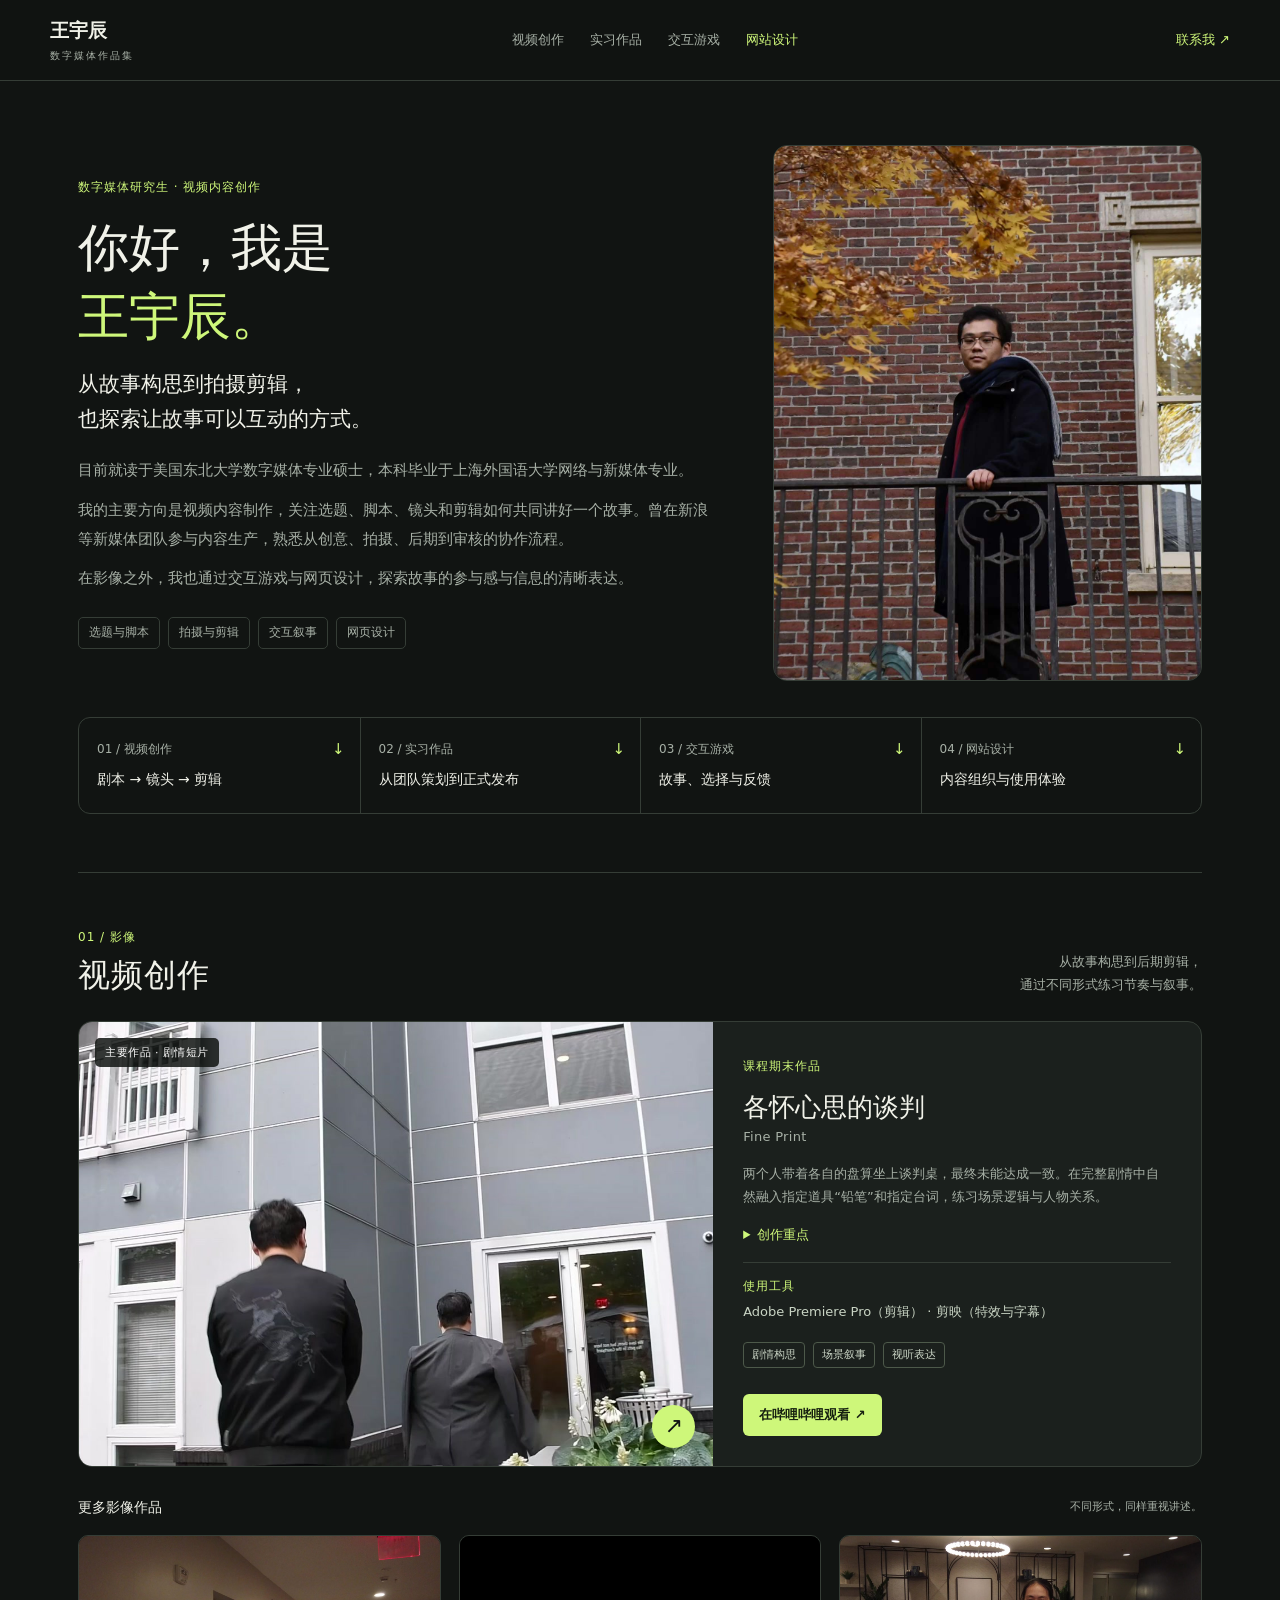
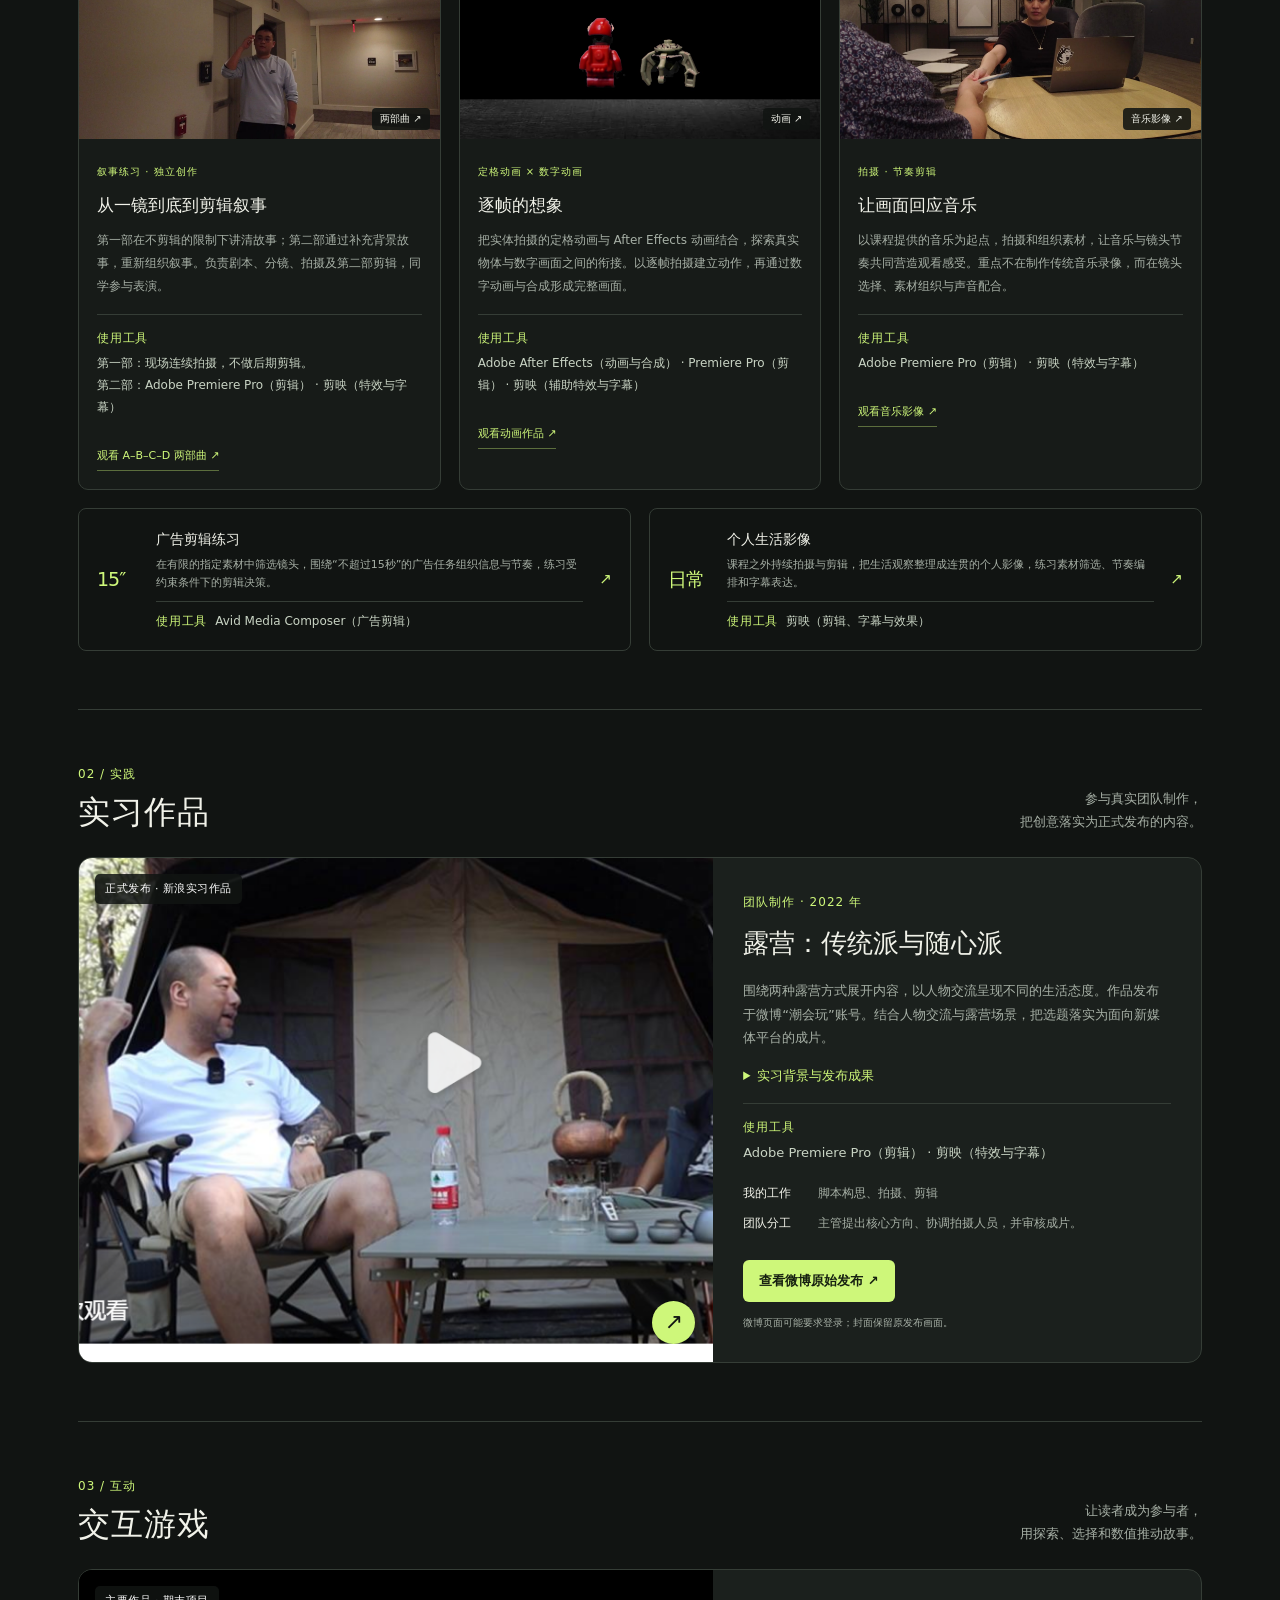
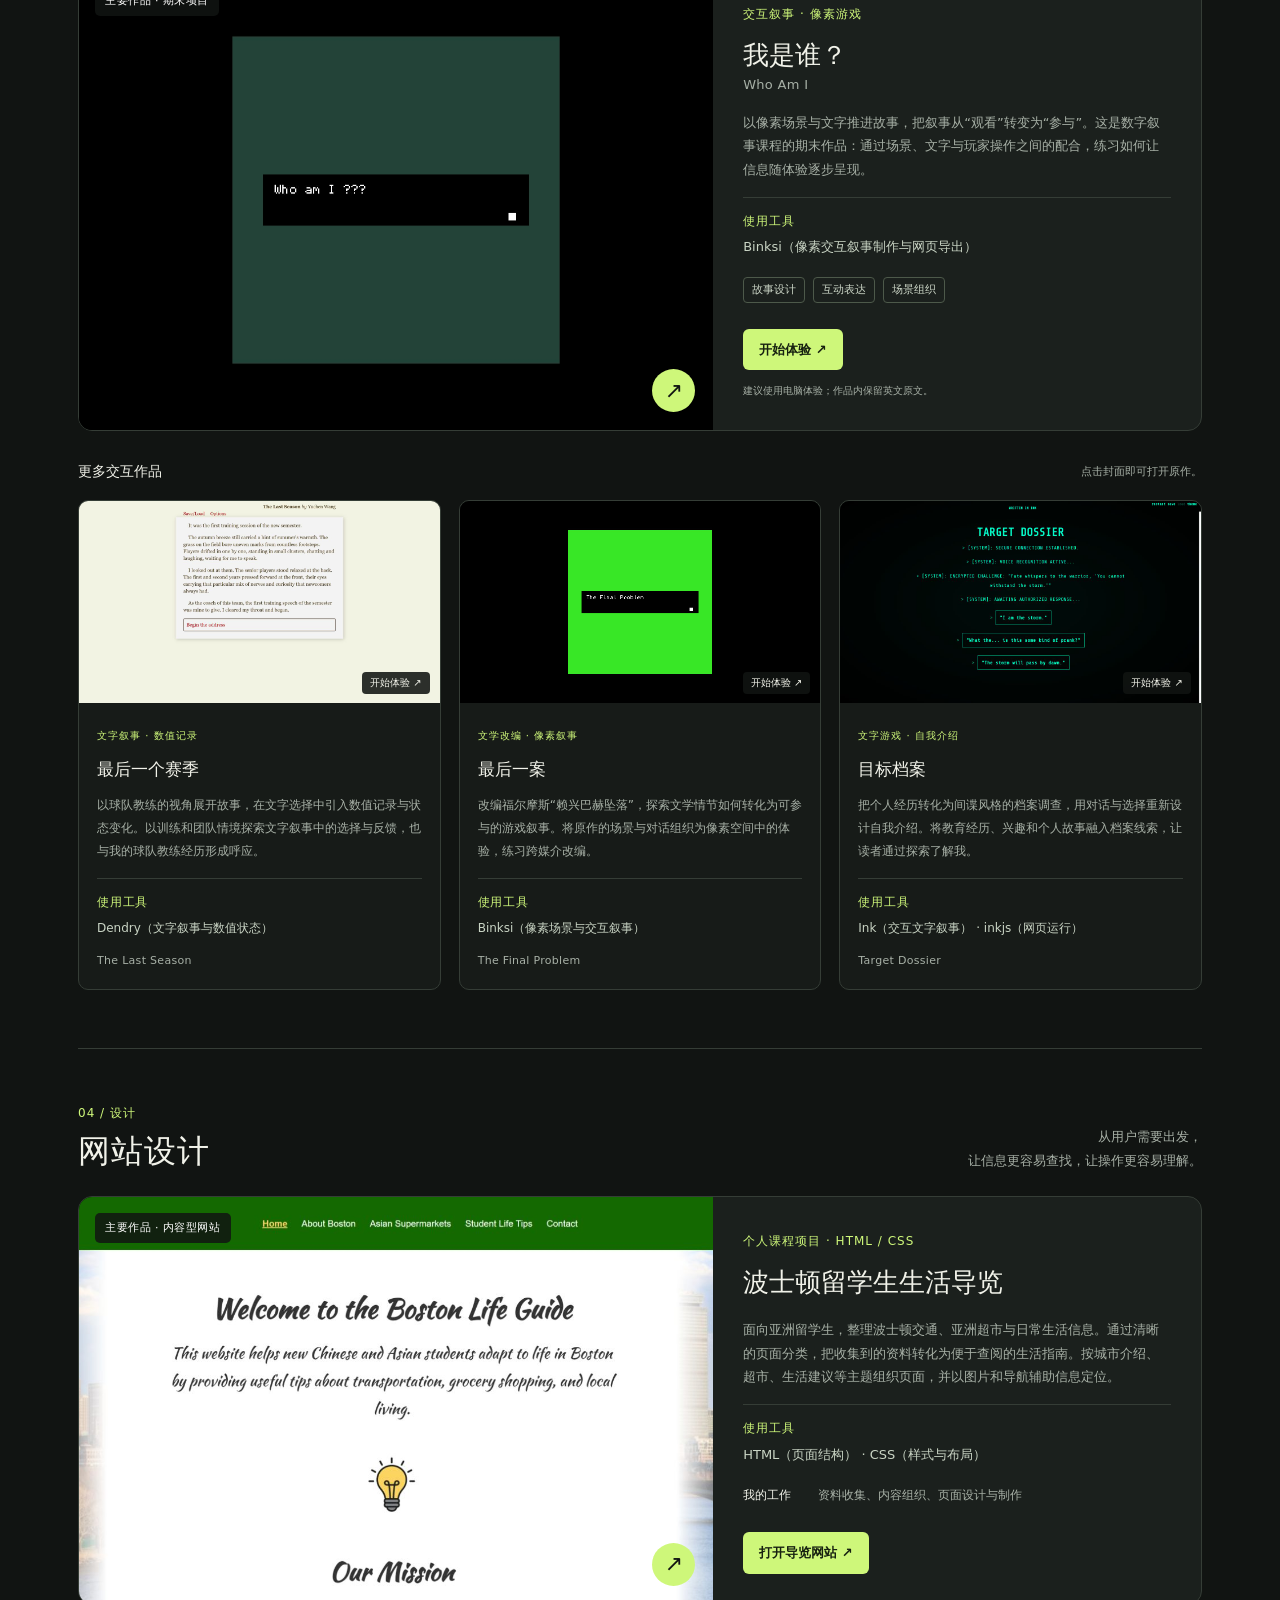
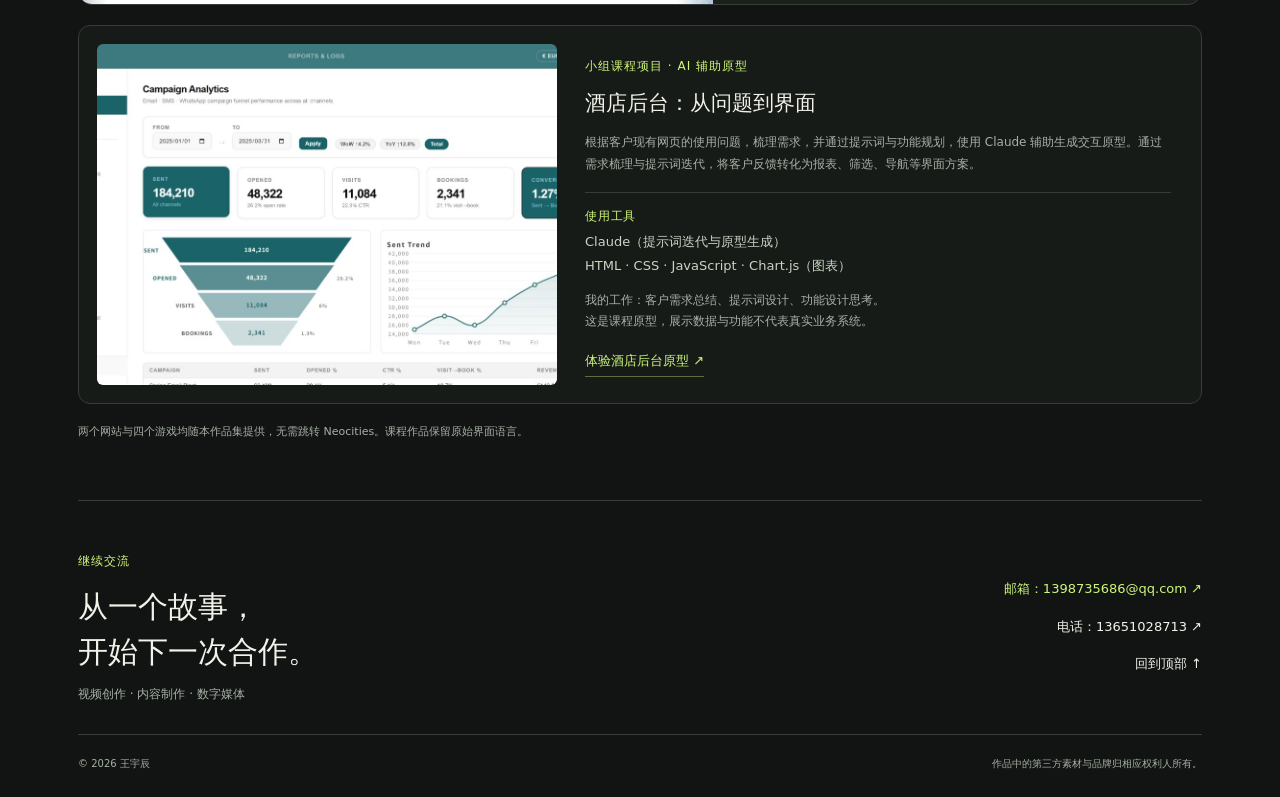
==== index.html @ 30947f0a "Add files via upload" ====
<!doctype html>
<html lang="zh-CN">
<head><meta charset="utf-8"><meta name="viewport" content="width=device-width,initial-scale=1"><meta name="description" content="王宇辰 的数字媒体作品集：视频创作、实习作品、交互游戏与网站设计。"><title>王宇辰｜数字媒体作品集</title><link rel="stylesheet" href="style.css"><link rel="stylesheet" href="tools.css"></head>
<body id="top">
<a class="skip" href="#video">跳至作品</a>
<header class="nav"><a class="brand" href="#top">王宇辰<span>数字媒体作品集</span></a><nav aria-label="作品分类"><a href="#video">视频创作</a><a href="#internship">实习作品</a><a href="#games">交互游戏</a><a href="#web">网站设计</a></nav><a class="contact-nav" href="#contact">联系我 ↗</a></header>
<main>
<section class="intro" aria-labelledby="intro-title"><div class="profile-hero"><div class="profile-copy"><div class="eyebrow">数字媒体研究生 · 视频内容创作</div><h1 id="intro-title">你好，我是<span>王宇辰。</span></h1><p class="profile-lead">从故事构思到拍摄剪辑，<br>也探索让故事可以互动的方式。</p><div class="profile-bio"><p>目前就读于美国东北大学数字媒体专业硕士，本科毕业于上海外国语大学网络与新媒体专业。</p><p>我的主要方向是视频内容制作，关注选题、脚本、镜头和剪辑如何共同讲好一个故事。曾在新浪等新媒体团队参与内容生产，熟悉从创意、拍摄、后期到审核的协作流程。</p><p>在影像之外，我也通过交互游戏与网页设计，探索故事的参与感与信息的清晰表达。</p></div><div class="profile-skills"><span>选题与脚本</span><span>拍摄与剪辑</span><span>交互叙事</span><span>网页设计</span></div></div><figure class="profile-photo"><img src="assets/wang-yuchen-portrait.jpg" width="1440" height="1440" alt="王宇辰的个人照片，站在秋日树叶与红砖墙前"></figure></div>
<div class="directory"><a href="#video"><span>01 / 视频创作</span><strong>剧本 → 镜头 → 剪辑</strong><i>↓</i></a><a href="#internship"><span>02 / 实习作品</span><strong>从团队策划到正式发布</strong><i>↓</i></a><a href="#games"><span>03 / 交互游戏</span><strong>故事、选择与反馈</strong><i>↓</i></a><a href="#web"><span>04 / 网站设计</span><strong>内容组织与使用体验</strong><i>↓</i></a></div></section>

<section class="work-section" id="video"><div class="section-head"><div><span class="section-index">01 / 影像</span><h2>视频创作</h2></div><p>从故事构思到后期剪辑，<br>通过不同形式练习节奏与叙事。</p></div>
<article class="feature"><a class="visual" href="https://www.bilibili.com/video/BV1CkYK6CEN5/" target="_blank" rel="noopener"><img src="assets/fine-print.jpg" alt="剧情短片 Fine Print 的实际画面"><span class="image-label">主要作品 · 剧情短片</span><span class="play" aria-hidden="true">↗</span></a><div class="feature-copy"><span class="meta">课程期末作品</span><h3>各怀心思的谈判<span class="original">Fine Print</span></h3><p>两个人带着各自的盘算坐上谈判桌，最终未能达成一致。在完整剧情中自然融入指定道具“铅笔”和指定台词，练习场景逻辑与人物关系。</p><details class="project-detail"><summary>创作重点</summary><p>围绕“谈判未能达成”组织情节，让人物动机、对话与道具在同一场景中自然成立。把课程设定转化为叙事条件，展示完整故事的构思与后期组织能力。</p></details><div class="project-tools"><strong>使用工具</strong>Adobe Premiere Pro（剪辑） · 剪映（特效与字幕）</div><div class="tags"><span>剧情构思</span><span>场景叙事</span><span>视听表达</span></div><a class="button" href="https://www.bilibili.com/video/BV1CkYK6CEN5/" target="_blank" rel="noopener">在哔哩哔哩观看 ↗</a></div></article>
<div class="subhead"><h3>更多影像作品</h3><span>不同形式，同样重视讲述。</span></div><div class="card-grid video-grid">
<article class="card"><a class="thumb" href="https://www.bilibili.com/video/BV1vFYT6wEy3/" target="_blank" rel="noopener"><img loading="lazy" src="assets/abcd.jpg" alt="A–B–C–D 短片画面"><span>两部曲 ↗</span></a><div class="card-copy"><span class="meta">叙事练习 · 独立创作</span><h3>从一镜到底到剪辑叙事</h3><p>第一部在不剪辑的限制下讲清故事；第二部通过补充背景故事，重新组织叙事。负责剧本、分镜、拍摄及第二部剪辑，同学参与表演。</p><div class="project-tools"><strong>使用工具</strong>第一部：现场连续拍摄，不做后期剪辑。<br>第二部：Adobe Premiere Pro（剪辑） · 剪映（特效与字幕）</div><a class="text-link" href="https://www.bilibili.com/video/BV1vFYT6wEy3/" target="_blank" rel="noopener">观看 A–B–C–D 两部曲 ↗</a></div></article>
<article class="card"><a class="thumb" href="https://www.bilibili.com/video/BV1vFYT6wEu9/" target="_blank" rel="noopener"><img loading="lazy" src="assets/frame-by-frame.jpg" alt="定格与数字动画作品画面"><span>动画 ↗</span></a><div class="card-copy"><span class="meta">定格动画 × 数字动画</span><h3>逐帧的想象</h3><p>把实体拍摄的定格动画与 After Effects 动画结合，探索真实物体与数字画面之间的衔接。以逐帧拍摄建立动作，再通过数字动画与合成形成完整画面。</p><div class="project-tools"><strong>使用工具</strong>Adobe After Effects（动画与合成） · Premiere Pro（剪辑） · 剪映（辅助特效与字幕）</div><a class="text-link" href="https://www.bilibili.com/video/BV1vFYT6wEu9/" target="_blank" rel="noopener">观看动画作品 ↗</a></div></article>
<article class="card"><a class="thumb" href="https://www.bilibili.com/video/BV1iZYK6YEW1/" target="_blank" rel="noopener"><img loading="lazy" src="assets/music-in-motion.jpg" alt="音乐影像课程作品画面"><span>音乐影像 ↗</span></a><div class="card-copy"><span class="meta">拍摄 · 节奏剪辑</span><h3>让画面回应音乐</h3><p>以课程提供的音乐为起点，拍摄和组织素材，让音乐与镜头节奏共同营造观看感受。重点不在制作传统音乐录像，而在镜头选择、素材组织与声音配合。</p><div class="project-tools"><strong>使用工具</strong>Adobe Premiere Pro（剪辑） · 剪映（特效与字幕）</div><a class="text-link" href="https://www.bilibili.com/video/BV1iZYK6YEW1/" target="_blank" rel="noopener">观看音乐影像 ↗</a></div></article>
</div><div class="compact-grid"><a class="compact" href="https://www.bilibili.com/video/BV1zDYK6MEdB/" target="_blank" rel="noopener"><span class="mini-number">15″</span><div><h3>广告剪辑练习</h3><p>在有限的指定素材中筛选镜头，围绕“不超过15秒”的广告任务组织信息与节奏，练习受约束条件下的剪辑决策。</p><div class="project-tools"><strong>使用工具</strong>Avid Media Composer（广告剪辑）</div></div><span>↗</span></a><a class="compact" href="https://www.bilibili.com/video/BV1Dx3i6nEky/" target="_blank" rel="noopener"><span class="mini-number">日常</span><div><h3>个人生活影像</h3><p>课程之外持续拍摄与剪辑，把生活观察整理成连贯的个人影像，练习素材筛选、节奏编排和字幕表达。</p><div class="project-tools"><strong>使用工具</strong>剪映（剪辑、字幕与效果）</div></div><span>↗</span></a></div></section>

<section class="work-section" id="internship"><div class="section-head"><div><span class="section-index">02 / 实践</span><h2>实习作品</h2></div><p>参与真实团队制作，<br>把创意落实为正式发布的内容。</p></div>
<article class="feature internship-feature"><a class="visual camping" href="https://weibo.com/7752851920/M7uFdnT9X" target="_blank" rel="noopener"><img loading="lazy" src="assets/camping-publication.png" alt="潮会玩露营视频原始发布截图，画面为两位受访者在帐篷前交谈"><span class="image-label">正式发布 · 新浪实习作品</span><span class="play" aria-hidden="true">↗</span></a><div class="feature-copy"><span class="meta">团队制作 · 2022 年</span><h3>露营：传统派与随心派</h3><p>围绕两种露营方式展开内容，以人物交流呈现不同的生活态度。作品发布于微博“潮会玩”账号。结合人物交流与露营场景，把选题落实为面向新媒体平台的成片。</p><details class="project-detail"><summary>实习背景与发布成果</summary><p>在新浪移动产品运营部门实习期间参与视频内容制作，经历脚本构思、拍摄、后期与主管审核的协作流程。该作品所提供的发布截图显示约59.2万次观看，为截图时的历史数据。</p></details><div class="project-tools"><strong>使用工具</strong>Adobe Premiere Pro（剪辑） · 剪映（特效与字幕）</div><dl class="roles"><div><dt>我的工作</dt><dd>脚本构思、拍摄、剪辑</dd></div><div><dt>团队分工</dt><dd>主管提出核心方向、协调拍摄人员，并审核成片。</dd></div></dl><a class="button" href="https://weibo.com/7752851920/M7uFdnT9X" target="_blank" rel="noopener">查看微博原始发布 ↗</a><small>微博页面可能要求登录；封面保留原发布画面。</small></div></article></section>

<section class="work-section" id="games"><div class="section-head"><div><span class="section-index">03 / 互动</span><h2>交互游戏</h2></div><p>让读者成为参与者，<br>用探索、选择和数值推动故事。</p></div>
<article class="feature"><a class="visual game-cover" href="games/who-am-i/index.html" target="_blank" rel="noopener"><img loading="lazy" src="assets/who-am-i.png" alt="Who Am I 像素叙事游戏的实际开场画面"><span class="image-label">主要作品 · 期末项目</span><span class="play" aria-hidden="true">↗</span></a><div class="feature-copy"><span class="meta">交互叙事 · 像素游戏</span><h3>我是谁？<span class="original">Who Am I</span></h3><p>以像素场景与文字推进故事，把叙事从“观看”转变为“参与”。这是数字叙事课程的期末作品：通过场景、文字与玩家操作之间的配合，练习如何让信息随体验逐步呈现。</p><div class="project-tools"><strong>使用工具</strong>Binksi（像素交互叙事制作与网页导出）</div><div class="tags"><span>故事设计</span><span>互动表达</span><span>场景组织</span></div><a class="button" href="games/who-am-i/index.html" target="_blank" rel="noopener">开始体验 ↗</a><small>建议使用电脑体验；作品内保留英文原文。</small></div></article>
<div class="subhead"><h3>更多交互作品</h3><span>点击封面即可打开原作。</span></div><div class="card-grid">
<article class="card"><a class="thumb" href="games/the-last-season/index.html" target="_blank" rel="noopener"><img loading="lazy" src="assets/last-season.png" alt="The Last Season 文字叙事游戏实际画面"><span>开始体验 ↗</span></a><div class="card-copy"><span class="meta">文字叙事 · 数值记录</span><h3>最后一个赛季</h3><p>以球队教练的视角展开故事，在文字选择中引入数值记录与状态变化。以训练和团队情境探索文字叙事中的选择与反馈，也与我的球队教练经历形成呼应。</p><div class="project-tools"><strong>使用工具</strong>Dendry（文字叙事与数值状态）</div><span class="original small">The Last Season</span></div></article>
<article class="card"><a class="thumb" href="games/the-final-problem/index.html" target="_blank" rel="noopener"><img loading="lazy" src="assets/final-problem.png" alt="福尔摩斯改编游戏实际开场画面"><span>开始体验 ↗</span></a><div class="card-copy"><span class="meta">文学改编 · 像素叙事</span><h3>最后一案</h3><p>改编福尔摩斯“赖兴巴赫坠落”，探索文学情节如何转化为可参与的游戏叙事。将原作的场景与对话组织为像素空间中的体验，练习跨媒介改编。</p><div class="project-tools"><strong>使用工具</strong>Binksi（像素场景与交互叙事）</div><span class="original small">The Final Problem</span></div></article>
<article class="card"><a class="thumb" href="games/target-dossier/index.html" target="_blank" rel="noopener"><img loading="lazy" src="assets/target-dossier.png" alt="Target Dossier 间谍档案游戏的选择界面"><span>开始体验 ↗</span></a><div class="card-copy"><span class="meta">文字游戏 · 自我介绍</span><h3>目标档案</h3><p>把个人经历转化为间谍风格的档案调查，用对话与选择重新设计自我介绍。将教育经历、兴趣和个人故事融入档案线索，让读者通过探索了解我。</p><div class="project-tools"><strong>使用工具</strong>Ink（交互文字叙事） · inkjs（网页运行）</div><span class="original small">Target Dossier</span></div></article>
</div></section>

<section class="work-section" id="web"><div class="section-head"><div><span class="section-index">04 / 设计</span><h2>网站设计</h2></div><p>从用户需要出发，<br>让信息更容易查找，让操作更容易理解。</p></div>
<article class="feature"><a class="visual" href="web/boston/html/index.html" target="_blank" rel="noopener"><img loading="lazy" src="assets/boston.png" alt="波士顿留学生生活导览网站实际首页"><span class="image-label">主要作品 · 内容型网站</span><span class="play" aria-hidden="true">↗</span></a><div class="feature-copy"><span class="meta">个人课程项目 · HTML / CSS</span><h3>波士顿留学生生活导览</h3><p>面向亚洲留学生，整理波士顿交通、亚洲超市与日常生活信息。通过清晰的页面分类，把收集到的资料转化为便于查阅的生活指南。按城市介绍、超市、生活建议等主题组织页面，并以图片和导航辅助信息定位。</p><div class="project-tools"><strong>使用工具</strong>HTML（页面结构） · CSS（样式与布局）</div><dl class="roles"><div><dt>我的工作</dt><dd>资料收集、内容组织、页面设计与制作</dd></div></dl><a class="button" href="web/boston/html/index.html" target="_blank" rel="noopener">打开导览网站 ↗</a></div></article>
<article class="secondary-feature"><a class="visual" href="web/hotel/index.html" target="_blank" rel="noopener"><img loading="lazy" src="assets/hotel.png" alt="酒店后台交互原型实际报表页面"></a><div><span class="meta">小组课程项目 · AI 辅助原型</span><h3>酒店后台：从问题到界面</h3><p>根据客户现有网页的使用问题，梳理需求，并通过提示词与功能规划，使用 Claude 辅助生成交互原型。通过需求梳理与提示词迭代，将客户反馈转化为报表、筛选、导航等界面方案。</p><div class="project-tools"><strong>使用工具</strong>Claude（提示词迭代与原型生成）<br>HTML · CSS · JavaScript · Chart.js（图表）</div><p class="responsibility">我的工作：客户需求总结、提示词设计、功能设计思考。<br>这是课程原型，展示数据与功能不代表真实业务系统。</p><a class="text-link" href="web/hotel/index.html" target="_blank" rel="noopener">体验酒店后台原型 ↗</a></div></article><p class="section-note">两个网站与四个游戏均随本作品集提供，无需跳转 Neocities。课程作品保留原始界面语言。</p></section>

<footer id="contact"><div><span class="section-index">继续交流</span><h2>从一个故事，<br>开始下一次合作。</h2><p>视频创作 · 内容制作 · 数字媒体</p></div><div class="footer-links"><a href="mailto:1398735686@qq.com">邮箱：1398735686@qq.com ↗</a><a href="tel:+8613651028713">电话：13651028713 ↗</a><a href="#top">回到顶部 ↑</a></div><div class="footer-bottom"><span>© 2026 王宇辰</span><span>作品中的第三方素材与品牌归相应权利人所有。</span></div></footer>
</main><script src="app.js"></script></body></html>
---- style.css ----
:root{--bg:#111412;--panel:#1b201d;--line:#353d36;--ink:#f1f2e9;--muted:#a7b0a6;--accent:#cef77a;--max:1180px}*{box-sizing:border-box}html{scroll-behavior:smooth;scroll-padding-top:100px}body{margin:0;background:var(--bg);color:var(--ink);font-family:"Microsoft YaHei","PingFang SC",system-ui,sans-serif;font-size:15px;line-height:1.8}a{color:inherit;text-decoration:none}button,a{-webkit-tap-highlight-color:transparent}a:focus-visible{outline:3px solid var(--accent);outline-offset:6px}img{display:block;width:100%;height:100%;object-fit:cover}p,h1,h2,h3{margin:0}p{color:var(--muted)}.nav{position:sticky;top:0;z-index:20;display:flex;align-items:center;justify-content:space-between;gap:24px;padding:18px max(28px,calc((100vw - var(--max))/2));background:#111412f5;border-bottom:1px solid var(--line);backdrop-filter:blur(16px)}.brand{font-weight:750;line-height:1.35;font-size:19px;white-space:nowrap}.brand span{display:block;font-size:10px;color:var(--muted);letter-spacing:2px;font-weight:400;margin-top:5px}.nav nav{display:flex;gap:26px;font-size:13px}.nav nav a{color:var(--muted);position:relative}.nav nav a:hover,.nav nav a.active{color:var(--accent)}.contact-nav{font-size:13px;color:var(--accent)}main{max-width:var(--max);margin:auto;padding:0 28px}.intro{padding:64px 0 58px}.eyebrow,.section-index,.meta{font-size:12px;letter-spacing:1px;color:var(--accent)}.dot{display:inline-block;width:7px;height:7px;background:var(--accent);border-radius:50%;margin-right:8px}.intro h1{font-size:clamp(36px,4.8vw,62px);font-weight:550;line-height:1.3;letter-spacing:-2px;margin:20px 0 25px}.intro h1 span{color:var(--accent)}.intro-bottom{display:flex;justify-content:space-between;align-items:end;gap:24px}.intro-bottom p{font-size:14px}.text-link{display:inline-block;font-size:13px;color:var(--accent);border-bottom:1px solid #cef77a60;padding:4px 0;transition:color .2s}.text-link:hover{color:#fff}.directory{display:grid;grid-template-columns:repeat(4,1fr);border:1px solid var(--line);border-radius:12px;margin-top:36px;overflow:hidden}.directory a{position:relative;padding:21px 18px;transition:background .25s}.directory a+a{border-left:1px solid var(--line)}.directory a:hover{background:var(--panel)}.directory span{display:block;font-size:12px;color:var(--muted)}.directory strong{font-size:14px;font-weight:500;display:block;margin-top:6px}.directory i{position:absolute;right:15px;top:18px;color:var(--accent);font-style:normal}.work-section{border-top:1px solid var(--line);padding:50px 0 58px;scroll-margin-top:22px}.section-head{display:flex;align-items:end;justify-content:space-between;gap:24px;margin-bottom:24px}.section-head h2{font-size:32px;font-weight:550;letter-spacing:1px;line-height:1.3;margin-top:5px}.section-head p{font-size:13px;text-align:right}.feature{display:grid;grid-template-columns:1.3fr 1fr;border:1px solid var(--line);background:var(--panel);border-radius:14px;overflow:hidden}.visual{position:relative;display:block;overflow:hidden;min-height:300px;background:#090b09}.visual img{transition:transform .55s;position:absolute;inset:0}.visual:hover img,.thumb:hover img{transform:scale(1.025)}.image-label{position:absolute;top:16px;left:16px;font-size:11px;letter-spacing:.5px;padding:5px 10px;border-radius:5px;background:#111412d9;color:#fff}.play{position:absolute;bottom:18px;right:18px;width:43px;height:43px;border-radius:50%;background:var(--accent);color:var(--bg);display:grid;place-items:center;font-size:22px}.feature-copy{padding:30px;align-self:center}.feature h3{font-size:26px;font-weight:550;line-height:1.5;margin:9px 0 16px}.original{display:block;color:var(--muted);font-size:13px;font-weight:400;letter-spacing:.3px}.feature p{font-size:13px}.tags{display:flex;flex-wrap:wrap;gap:8px;margin:18px 0}.tags span{font-size:11px;border:1px solid #4d594a;border-radius:4px;padding:2px 8px;color:#cad4c5}.button{display:inline-flex;background:var(--accent);color:#162010;font-size:13px;font-weight:600;padding:9px 16px;border-radius:6px;margin-top:8px;transition:background .2s,transform .2s}.button:hover{background:#e0ffac;transform:translateY(-2px)}small{font-size:10px;display:block;color:var(--muted);margin-top:12px}.subhead{display:flex;justify-content:space-between;align-items:center;margin:28px 0 15px}.subhead h3{font-size:14px;font-weight:500}.subhead span{font-size:11px;color:var(--muted)}.card-grid{display:grid;grid-template-columns:repeat(3,1fr);gap:18px}.card{border:1px solid var(--line);border-radius:10px;overflow:hidden;background:#171b18}.thumb{display:block;position:relative;aspect-ratio:16/9;background:#070907;overflow:hidden}.thumb img{transition:transform .5s}.thumb span{position:absolute;bottom:9px;right:10px;background:#111412df;padding:2px 8px;border-radius:4px;font-size:10px}.card-copy{padding:18px}.card h3{font-size:17px;font-weight:500;margin:6px 0 9px}.card p{font-size:12px;line-height:1.9}.card .text-link{font-size:11px;margin-top:12px}.card .meta{font-size:10px}.compact-grid{display:grid;grid-template-columns:1fr 1fr;gap:18px;margin-top:18px}.compact{display:flex;align-items:center;gap:16px;padding:18px;border:1px solid var(--line);border-radius:8px;transition:background .2s}.compact:hover{background:var(--panel)}.compact h3{font-size:14px;font-weight:500}.compact p{font-size:11px;line-height:1.6;margin-top:4px}.compact>span:last-child{margin-left:auto;color:var(--accent)}.mini-number{font-size:19px;color:var(--accent);min-width:43px;letter-spacing:-1px}.roles{font-size:12px;margin:18px 0}.roles div{display:grid;grid-template-columns:65px 1fr;gap:10px;margin:8px 0}.roles dt{color:var(--ink)}.roles dd{margin:0;color:var(--muted)}.camping img{height:215%;top:auto;bottom:0;object-fit:cover;object-position:center bottom}.game-cover img{object-fit:cover}.small{font-size:11px;margin-top:10px}.secondary-feature{display:grid;grid-template-columns:1fr 1.3fr;gap:28px;margin-top:20px;border:1px solid var(--line);border-radius:12px;overflow:hidden;padding:18px;background:#171b18}.secondary-feature .visual{min-height:220px;border-radius:6px}.secondary-feature>div{align-self:center;padding:8px 12px 8px 0}.secondary-feature h3{font-size:21px;margin:6px 0 10px;font-weight:500}.secondary-feature p{font-size:12px}.responsibility{margin:12px 0}.section-note{font-size:11px;margin-top:18px}footer{border-top:1px solid var(--line);display:grid;grid-template-columns:1fr 1fr;padding:46px 0 24px;gap:28px}footer h2{font-size:30px;font-weight:500;line-height:1.5;margin:10px 0}footer p{font-size:12px}.footer-links{display:flex;flex-direction:column;align-items:flex-end;justify-content:center;gap:14px;font-size:13px}.footer-links a:first-child{color:var(--accent)}.footer-bottom{grid-column:1/-1;border-top:1px solid var(--line);padding-top:20px;display:flex;justify-content:space-between;font-size:10px;color:var(--muted)}.skip{position:fixed;left:10px;top:-70px;z-index:50;background:var(--accent);color:#000;padding:8px}.skip:focus{top:10px}.work-section{animation:arrive .6s ease both}@keyframes arrive{from{opacity:.6;transform:translateY(12px)}to{opacity:1;transform:none}}@media(min-width:1500px){main{padding:0}.nav{padding-left:calc((100vw - var(--max))/2);padding-right:calc((100vw - var(--max))/2)}}@media(max-width:850px){.nav{padding:14px 20px;flex-wrap:wrap;gap:12px}.nav nav{order:3;width:100%;justify-content:space-between;gap:10px}.intro{padding-top:38px}.directory{grid-template-columns:1fr 1fr}.directory a:nth-child(3){border-left:0}.directory a:nth-child(n+3){border-top:1px solid var(--line)}.feature{grid-template-columns:1fr 1fr}.feature-copy{padding:22px}.feature h3{font-size:22px}.visual{min-height:310px}.card-grid{gap:12px}.card-copy{padding:14px}.card h3{font-size:15px}.section-head h2{font-size:28px}}@media(max-width:620px){html{scroll-padding-top:128px}main{padding:0 18px}.brand{font-size:17px}.nav nav{font-size:12px}.intro h1{font-size:37px;letter-spacing:-1px}.intro-bottom{align-items:start;flex-direction:column;gap:16px}.intro-bottom p{font-size:12px}.directory{margin-top:25px}.directory a{padding:16px 12px}.directory strong{font-size:11px}.directory span{font-size:10px}.directory i{right:10px;top:12px}.section-head{align-items:start}.section-head p{font-size:10px;max-width:45%;padding-top:8px}.section-head h2{font-size:27px}.work-section{padding:35px 0 40px}.feature{grid-template-columns:1fr}.visual{aspect-ratio:16/10;min-height:0}.feature-copy{padding:23px}.feature h3{font-size:24px}.card-grid{grid-template-columns:1fr}.card{display:grid;grid-template-columns:38% 1fr}.thumb{height:100%;aspect-ratio:auto;min-height:175px}.thumb img{object-fit:cover}.card h3{font-size:15px}.card p{font-size:11px}.card .meta{font-size:9px}.compact-grid{grid-template-columns:1fr;gap:12px}.subhead span{display:none}.secondary-feature{grid-template-columns:1fr;gap:14px;padding:14px}.secondary-feature .visual{min-height:0;aspect-ratio:16/9}.secondary-feature>div{padding:5px}.section-note{font-size:10px}footer{grid-template-columns:1fr}footer h2{font-size:27px}.footer-links{align-items:flex-start}.footer-bottom{flex-direction:column;gap:7px}.camping img{height:215%}}@media(prefers-reduced-motion:reduce){html{scroll-behavior:auto}*,*::before,*::after{animation:none!important;transition:none!important}}
---- tools.css ----
.project-tools{margin:16px 0 12px;padding-top:12px;border-top:1px solid var(--line);font-size:13px;line-height:1.85;color:#c9d4c4}.project-tools strong{display:block;color:var(--accent);font-size:12px;font-weight:500;letter-spacing:.8px;margin-bottom:3px}.card .project-tools{font-size:12px}.compact .project-tools{margin:9px 0 0;padding-top:8px;font-size:12px}.compact .project-tools strong{display:inline;margin-right:8px}.project-detail{margin-top:14px}.project-detail summary{color:var(--accent);font-size:13px;cursor:pointer}.project-detail p{margin-top:8px}.footer-links a{overflow-wrap:anywhere}.intro-bottom p{max-width:720px}.intro-bottom{align-items:center}.intro-bottom>.text-link{flex-shrink:0}@media(max-width:620px){.intro-bottom{align-items:flex-start}.card{grid-template-columns:1fr}.thumb{aspect-ratio:16/9;min-height:0}.card .project-tools{font-size:12px}.footer-links{font-size:14px}}
.profile-hero{display:grid;grid-template-columns:minmax(0,1.5fr) minmax(260px,1fr);gap:52px;align-items:center}.profile-copy{min-width:0}.intro .profile-copy h1{font-size:clamp(34px,4vw,52px);letter-spacing:0;margin:14px 0 16px;line-height:1.35}.profile-copy h1 span{display:block}.profile-lead{font-size:21px;line-height:1.65;color:var(--ink);margin-bottom:20px}.profile-bio p{font-size:15px;line-height:1.95;margin-top:10px}.profile-photo{margin:0;aspect-ratio:4/5;overflow:hidden;border-radius:14px;border:1px solid var(--line);background:var(--panel)}.profile-photo img{width:100%;height:100%;object-fit:cover;object-position:50% 45%}.profile-skills{display:flex;flex-wrap:wrap;gap:8px;margin-top:24px}.profile-skills span{border:1px solid var(--line);padding:4px 10px;border-radius:5px;font-size:12px;color:var(--muted)}@media(max-width:850px){.profile-hero{gap:26px;grid-template-columns:1.3fr 1fr}.profile-lead{font-size:18px}.profile-bio p{font-size:14px}}@media(max-width:620px){.profile-hero{grid-template-columns:1fr;gap:24px}.profile-photo{grid-row:1;aspect-ratio:4/3;max-height:290px}.profile-photo img{object-position:50% 36%}.intro .profile-copy h1{font-size:34px}.profile-copy h1 span{display:inline}.profile-bio p{font-size:15px}.profile-skills{margin-top:18px}}
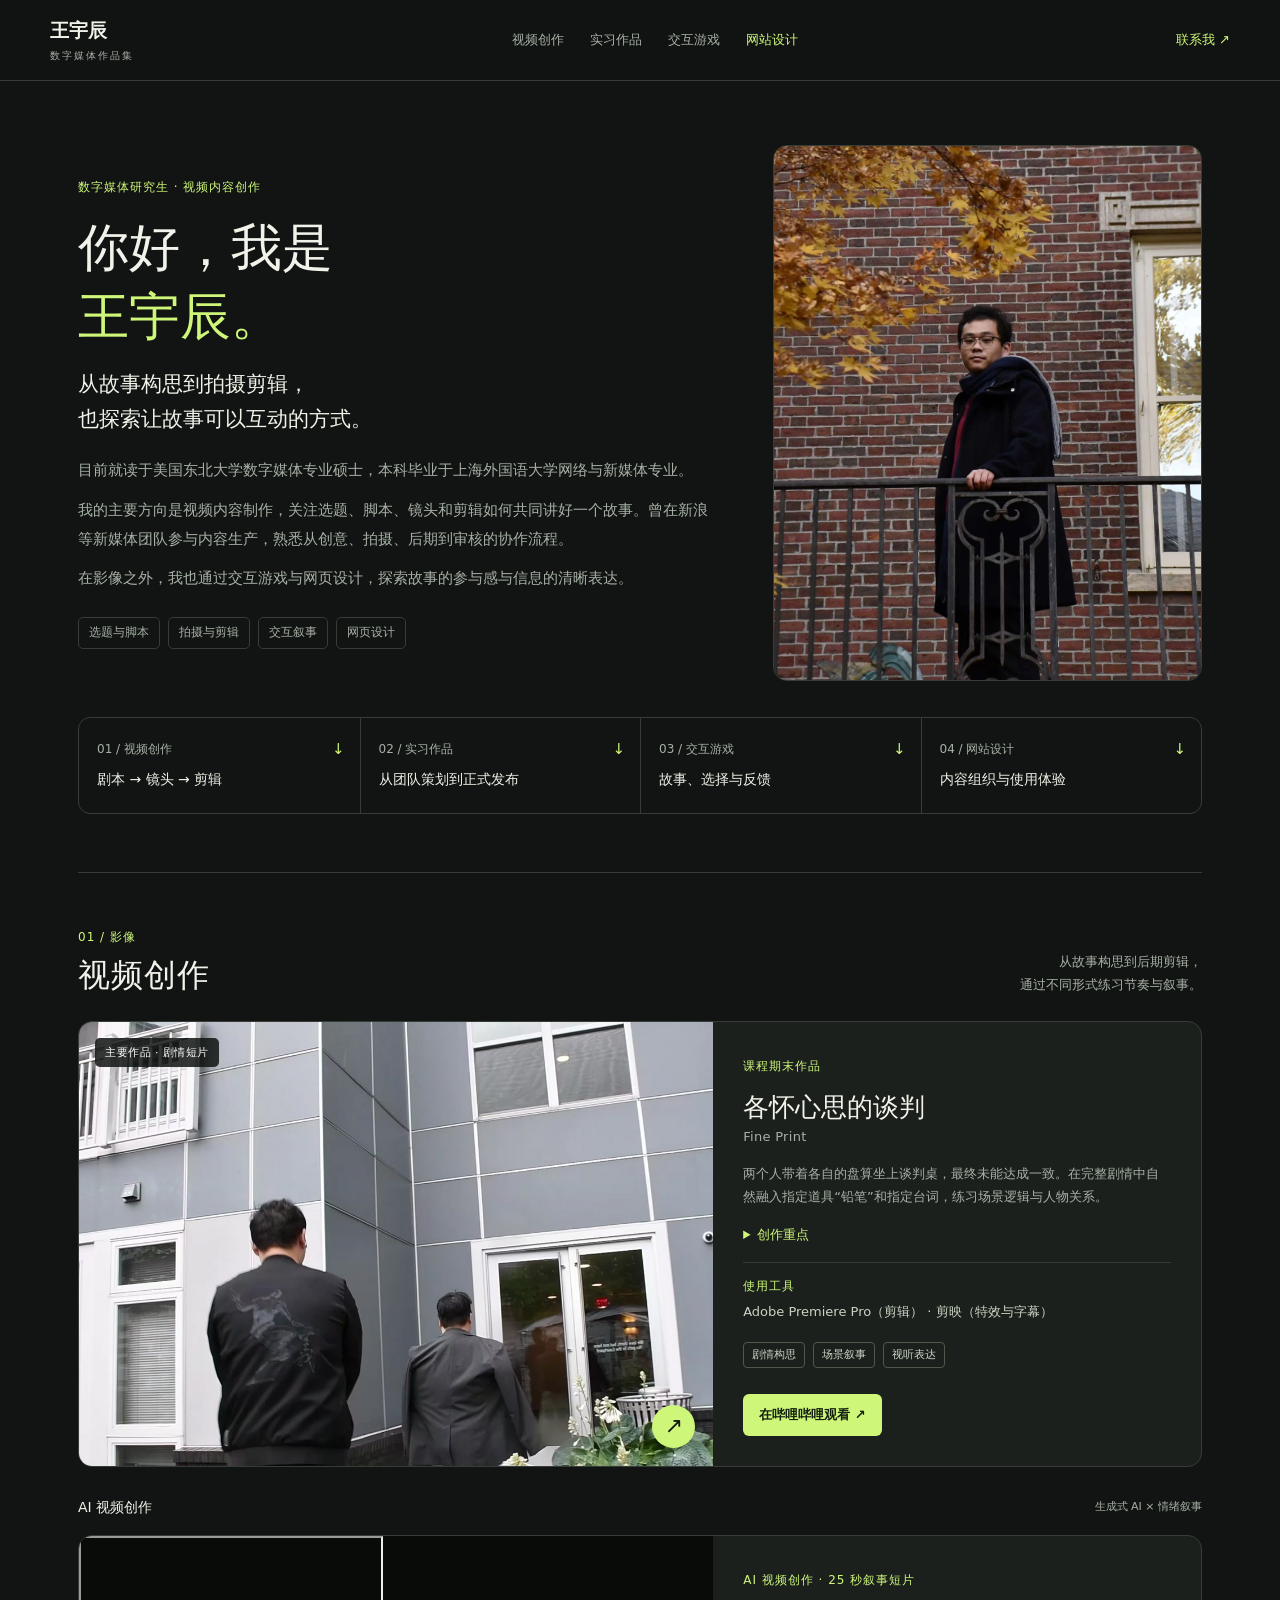
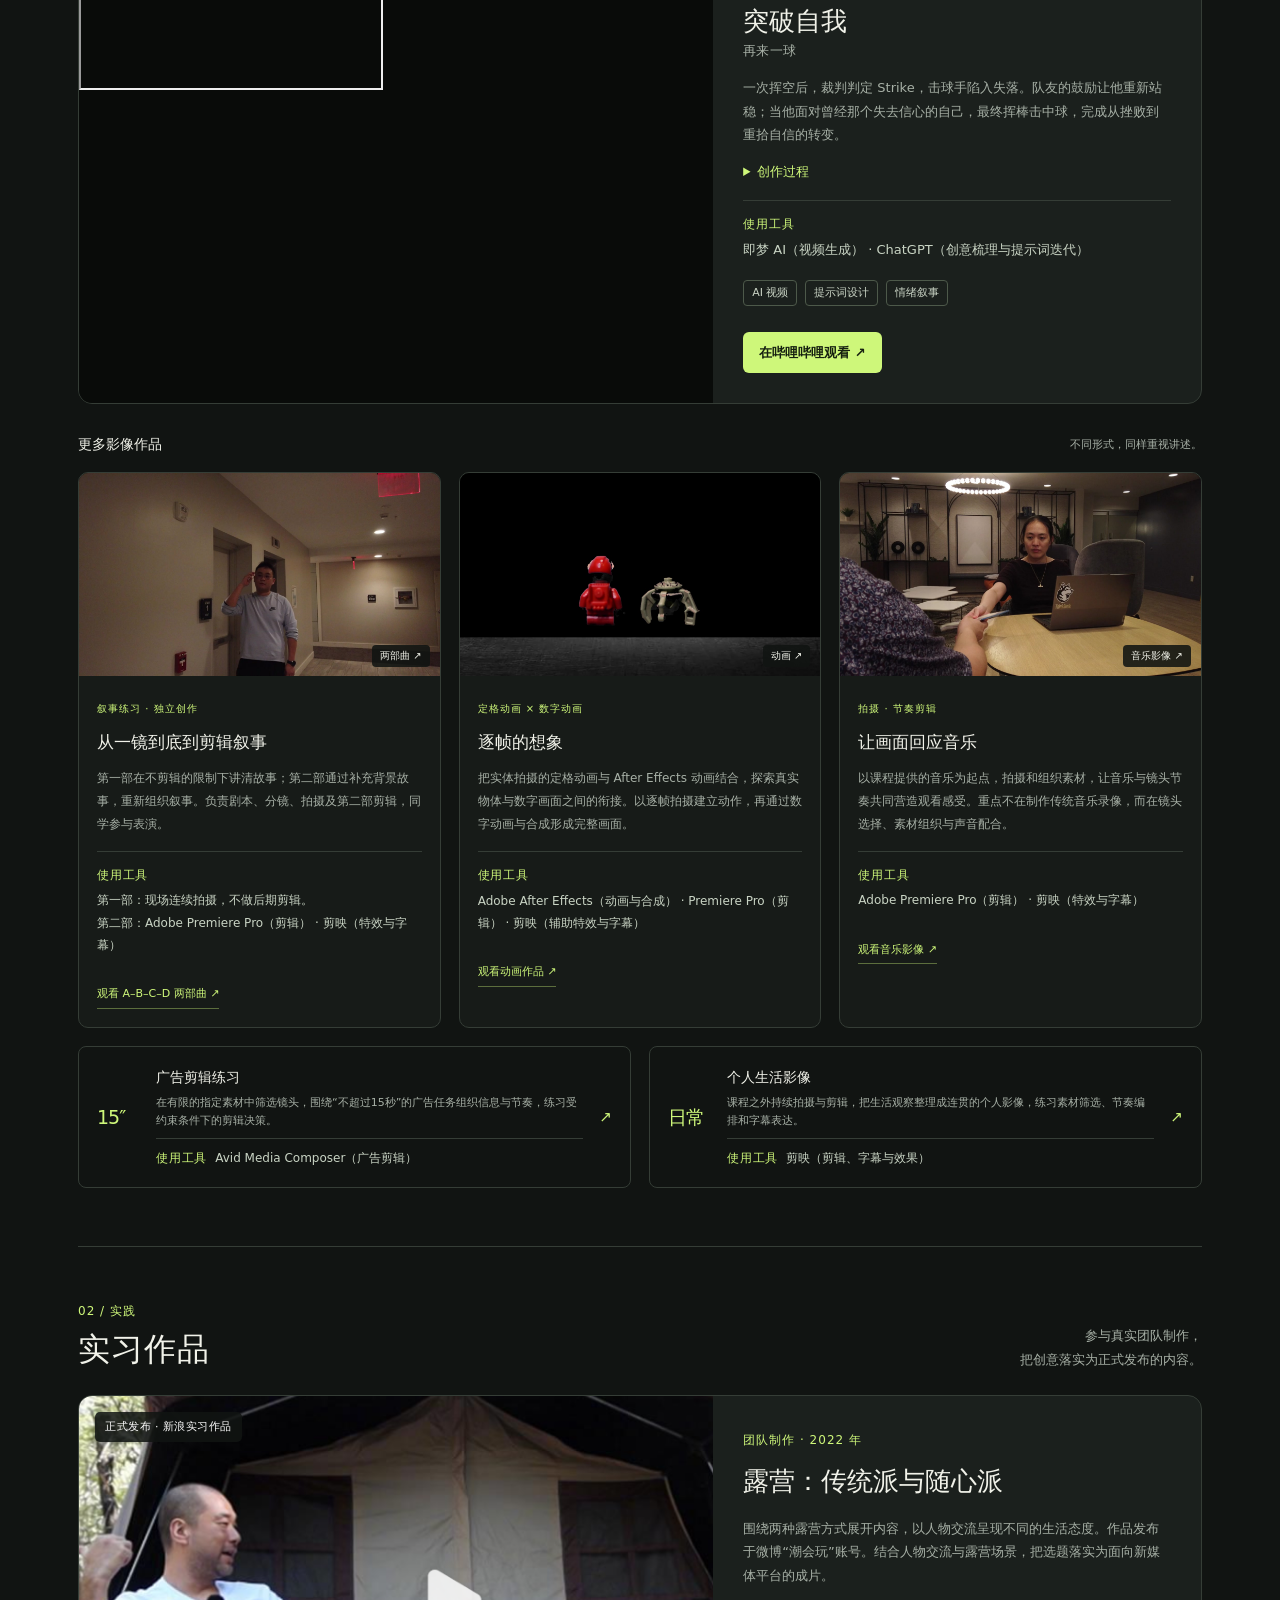
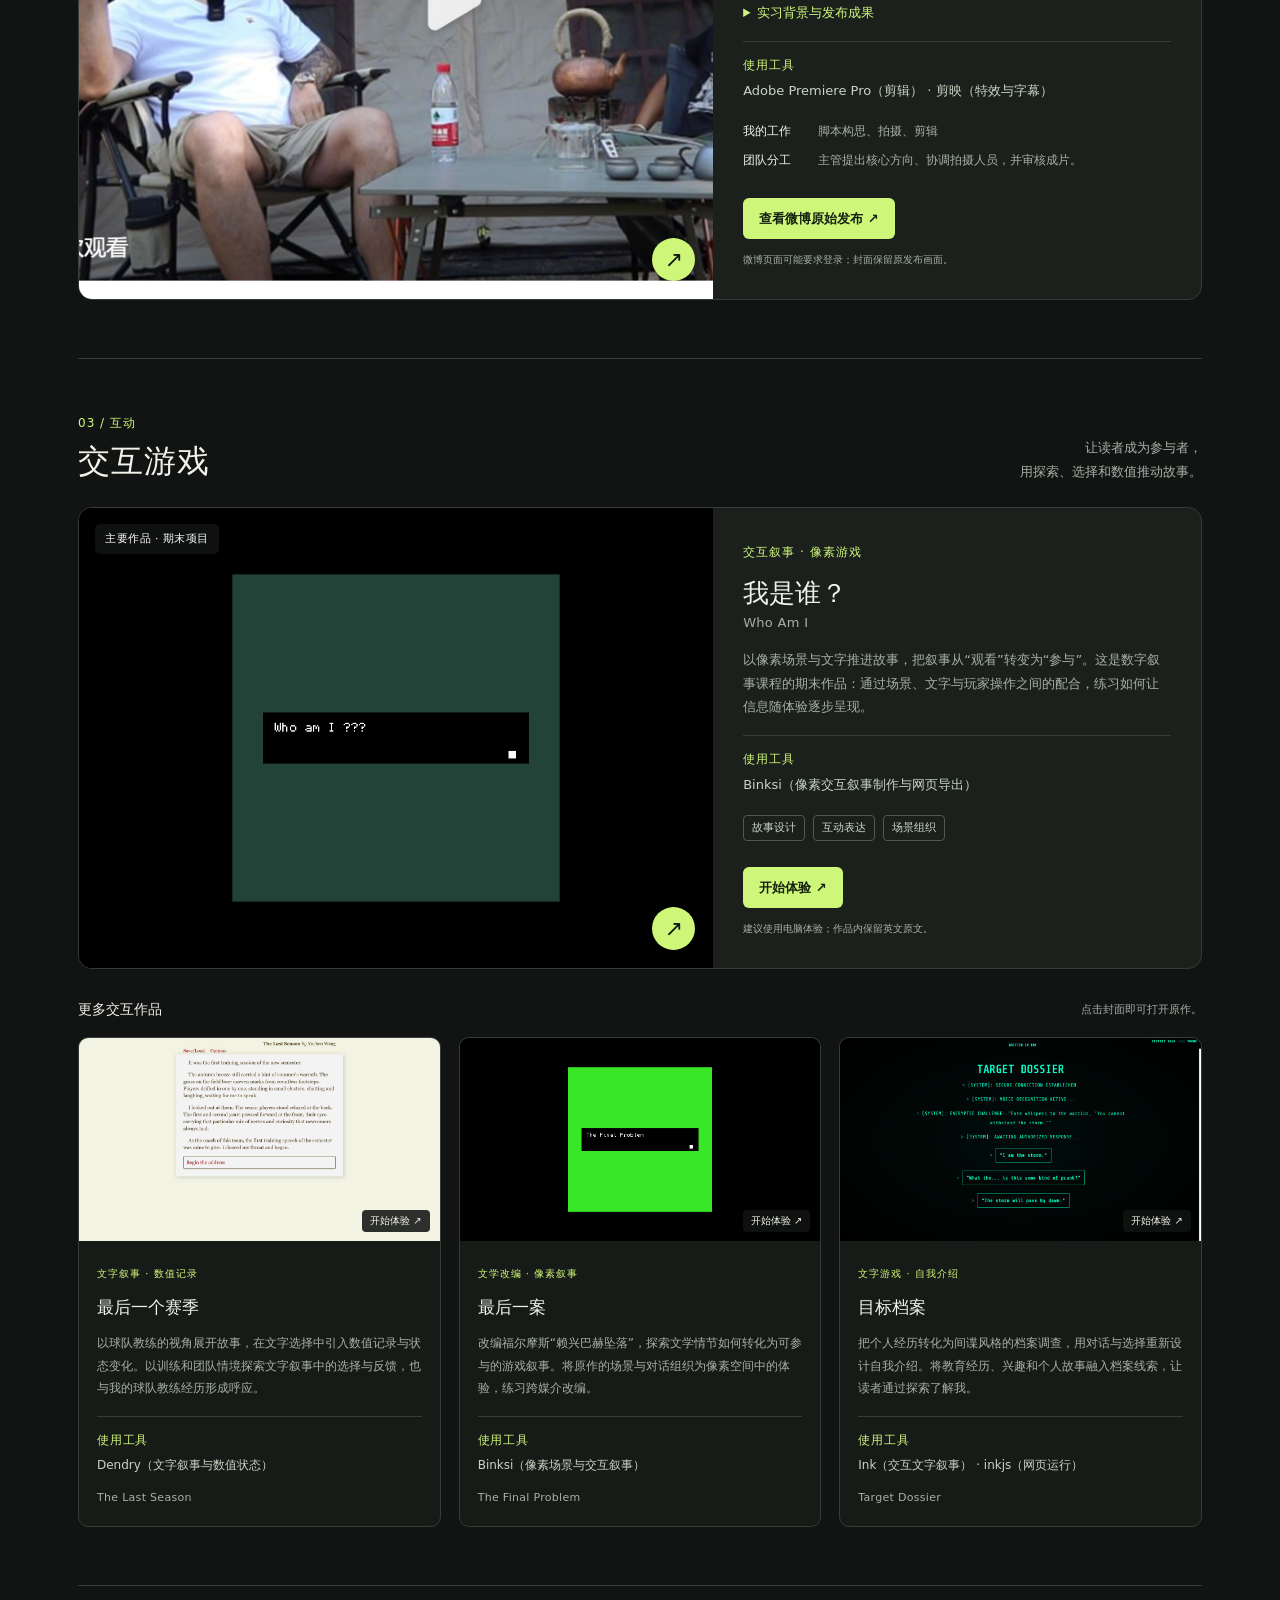
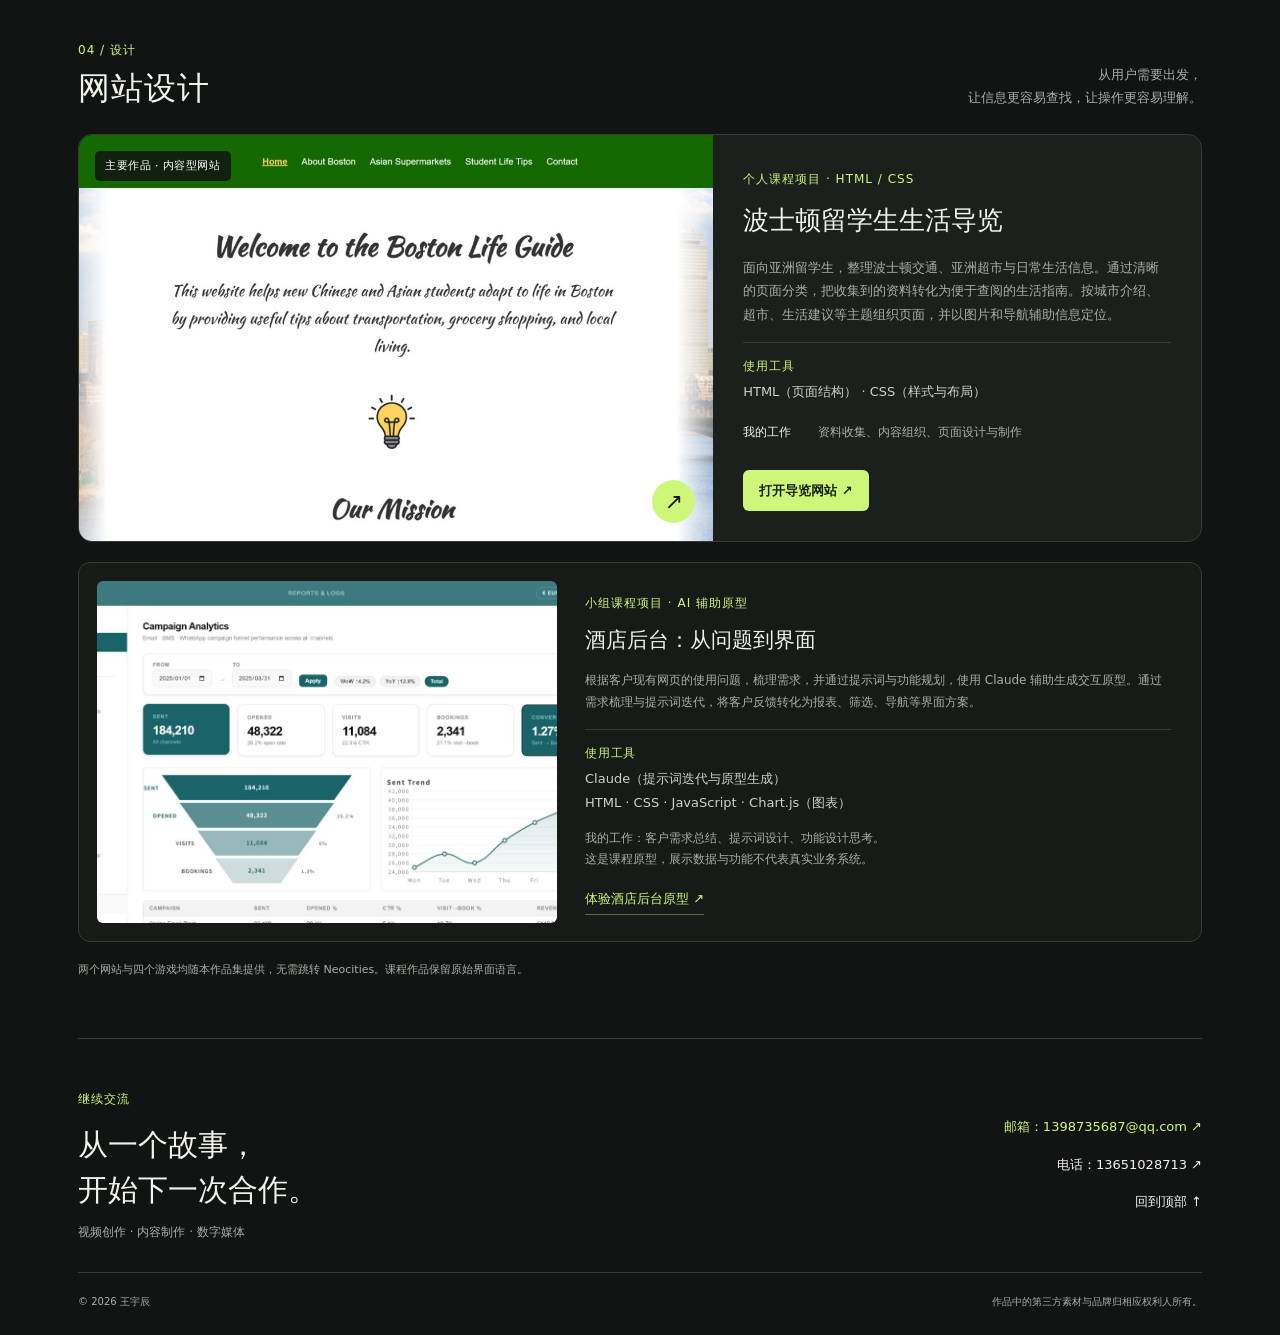
==== commit 77098896: "Add AI video portfolio section and update contact email" ====
--- a/index.html
+++ b/index.html
@@ -10,6 +10,8 @@
 
 <section class="work-section" id="video"><div class="section-head"><div><span class="section-index">01 / 影像</span><h2>视频创作</h2></div><p>从故事构思到后期剪辑，<br>通过不同形式练习节奏与叙事。</p></div>
 <article class="feature"><a class="visual" href="https://www.bilibili.com/video/BV1CkYK6CEN5/" target="_blank" rel="noopener"><img src="assets/fine-print.jpg" alt="剧情短片 Fine Print 的实际画面"><span class="image-label">主要作品 · 剧情短片</span><span class="play" aria-hidden="true">↗</span></a><div class="feature-copy"><span class="meta">课程期末作品</span><h3>各怀心思的谈判<span class="original">Fine Print</span></h3><p>两个人带着各自的盘算坐上谈判桌，最终未能达成一致。在完整剧情中自然融入指定道具“铅笔”和指定台词，练习场景逻辑与人物关系。</p><details class="project-detail"><summary>创作重点</summary><p>围绕“谈判未能达成”组织情节，让人物动机、对话与道具在同一场景中自然成立。把课程设定转化为叙事条件，展示完整故事的构思与后期组织能力。</p></details><div class="project-tools"><strong>使用工具</strong>Adobe Premiere Pro（剪辑） · 剪映（特效与字幕）</div><div class="tags"><span>剧情构思</span><span>场景叙事</span><span>视听表达</span></div><a class="button" href="https://www.bilibili.com/video/BV1CkYK6CEN5/" target="_blank" rel="noopener">在哔哩哔哩观看 ↗</a></div></article>
+<div class="subhead ai-section-title"><h3>AI 视频创作</h3><span>生成式 AI × 情绪叙事</span></div>
+<article class="feature ai-feature"><div class="visual ai-video-shell"><iframe src="https://player.bilibili.com/player.html?bvid=BV1qDJ66FEb6&amp;page=1&amp;autoplay=0" title="《突破自我：再来一球》AI 视频作品" loading="lazy" allow="accelerometer; autoplay; clipboard-write; encrypted-media; gyroscope; picture-in-picture; web-share" allowfullscreen referrerpolicy="strict-origin-when-cross-origin"></iframe></div><div class="feature-copy"><span class="meta">AI 视频创作 · 25 秒叙事短片</span><h3>突破自我<span class="original">再来一球</span></h3><p>一次挥空后，裁判判定 Strike，击球手陷入失落。队友的鼓励让他重新站稳；当他面对曾经那个失去信心的自己，最终挥棒击中球，完成从挫败到重拾自信的转变。</p><details class="project-detail"><summary>创作过程</summary><p>先确立“失误与失落—队友鼓励—面对过去的自己—重新击球”的情绪线，再通过多轮提示词调整，突出开场的挫折感、人物情绪变化和结尾的击球动作，让短片在 25 秒内形成清楚的叙事弧线。</p></details><div class="project-tools"><strong>使用工具</strong>即梦 AI（视频生成） · ChatGPT（创意梳理与提示词迭代）</div><div class="tags"><span>AI 视频</span><span>提示词设计</span><span>情绪叙事</span></div><a class="button" href="https://www.bilibili.com/video/BV1qDJ66FEb6" target="_blank" rel="noopener">在哔哩哔哩观看 ↗</a></div></article>
 <div class="subhead"><h3>更多影像作品</h3><span>不同形式，同样重视讲述。</span></div><div class="card-grid video-grid">
 <article class="card"><a class="thumb" href="https://www.bilibili.com/video/BV1vFYT6wEy3/" target="_blank" rel="noopener"><img loading="lazy" src="assets/abcd.jpg" alt="A–B–C–D 短片画面"><span>两部曲 ↗</span></a><div class="card-copy"><span class="meta">叙事练习 · 独立创作</span><h3>从一镜到底到剪辑叙事</h3><p>第一部在不剪辑的限制下讲清故事；第二部通过补充背景故事，重新组织叙事。负责剧本、分镜、拍摄及第二部剪辑，同学参与表演。</p><div class="project-tools"><strong>使用工具</strong>第一部：现场连续拍摄，不做后期剪辑。<br>第二部：Adobe Premiere Pro（剪辑） · 剪映（特效与字幕）</div><a class="text-link" href="https://www.bilibili.com/video/BV1vFYT6wEy3/" target="_blank" rel="noopener">观看 A–B–C–D 两部曲 ↗</a></div></article>
 <article class="card"><a class="thumb" href="https://www.bilibili.com/video/BV1vFYT6wEu9/" target="_blank" rel="noopener"><img loading="lazy" src="assets/frame-by-frame.jpg" alt="定格与数字动画作品画面"><span>动画 ↗</span></a><div class="card-copy"><span class="meta">定格动画 × 数字动画</span><h3>逐帧的想象</h3><p>把实体拍摄的定格动画与 After Effects 动画结合，探索真实物体与数字画面之间的衔接。以逐帧拍摄建立动作，再通过数字动画与合成形成完整画面。</p><div class="project-tools"><strong>使用工具</strong>Adobe After Effects（动画与合成） · Premiere Pro（剪辑） · 剪映（辅助特效与字幕）</div><a class="text-link" href="https://www.bilibili.com/video/BV1vFYT6wEu9/" target="_blank" rel="noopener">观看动画作品 ↗</a></div></article>
@@ -31,5 +33,5 @@
 <article class="feature"><a class="visual" href="web/boston/html/index.html" target="_blank" rel="noopener"><img loading="lazy" src="assets/boston.png" alt="波士顿留学生生活导览网站实际首页"><span class="image-label">主要作品 · 内容型网站</span><span class="play" aria-hidden="true">↗</span></a><div class="feature-copy"><span class="meta">个人课程项目 · HTML / CSS</span><h3>波士顿留学生生活导览</h3><p>面向亚洲留学生，整理波士顿交通、亚洲超市与日常生活信息。通过清晰的页面分类，把收集到的资料转化为便于查阅的生活指南。按城市介绍、超市、生活建议等主题组织页面，并以图片和导航辅助信息定位。</p><div class="project-tools"><strong>使用工具</strong>HTML（页面结构） · CSS（样式与布局）</div><dl class="roles"><div><dt>我的工作</dt><dd>资料收集、内容组织、页面设计与制作</dd></div></dl><a class="button" href="web/boston/html/index.html" target="_blank" rel="noopener">打开导览网站 ↗</a></div></article>
 <article class="secondary-feature"><a class="visual" href="web/hotel/index.html" target="_blank" rel="noopener"><img loading="lazy" src="assets/hotel.png" alt="酒店后台交互原型实际报表页面"></a><div><span class="meta">小组课程项目 · AI 辅助原型</span><h3>酒店后台：从问题到界面</h3><p>根据客户现有网页的使用问题，梳理需求，并通过提示词与功能规划，使用 Claude 辅助生成交互原型。通过需求梳理与提示词迭代，将客户反馈转化为报表、筛选、导航等界面方案。</p><div class="project-tools"><strong>使用工具</strong>Claude（提示词迭代与原型生成）<br>HTML · CSS · JavaScript · Chart.js（图表）</div><p class="responsibility">我的工作：客户需求总结、提示词设计、功能设计思考。<br>这是课程原型，展示数据与功能不代表真实业务系统。</p><a class="text-link" href="web/hotel/index.html" target="_blank" rel="noopener">体验酒店后台原型 ↗</a></div></article><p class="section-note">两个网站与四个游戏均随本作品集提供，无需跳转 Neocities。课程作品保留原始界面语言。</p></section>
 
-<footer id="contact"><div><span class="section-index">继续交流</span><h2>从一个故事，<br>开始下一次合作。</h2><p>视频创作 · 内容制作 · 数字媒体</p></div><div class="footer-links"><a href="mailto:1398735686@qq.com">邮箱：1398735686@qq.com ↗</a><a href="tel:+8613651028713">电话：13651028713 ↗</a><a href="#top">回到顶部 ↑</a></div><div class="footer-bottom"><span>© 2026 王宇辰</span><span>作品中的第三方素材与品牌归相应权利人所有。</span></div></footer>
+<footer id="contact"><div><span class="section-index">继续交流</span><h2>从一个故事，<br>开始下一次合作。</h2><p>视频创作 · 内容制作 · 数字媒体</p></div><div class="footer-links"><a href="mailto:1398735687@qq.com">邮箱：1398735687@qq.com ↗</a><a href="tel:+8613651028713">电话：13651028713 ↗</a><a href="#top">回到顶部 ↑</a></div><div class="footer-bottom"><span>© 2026 王宇辰</span><span>作品中的第三方素材与品牌归相应权利人所有。</span></div></footer>
 </main><script src="app.js"></script></body></html>
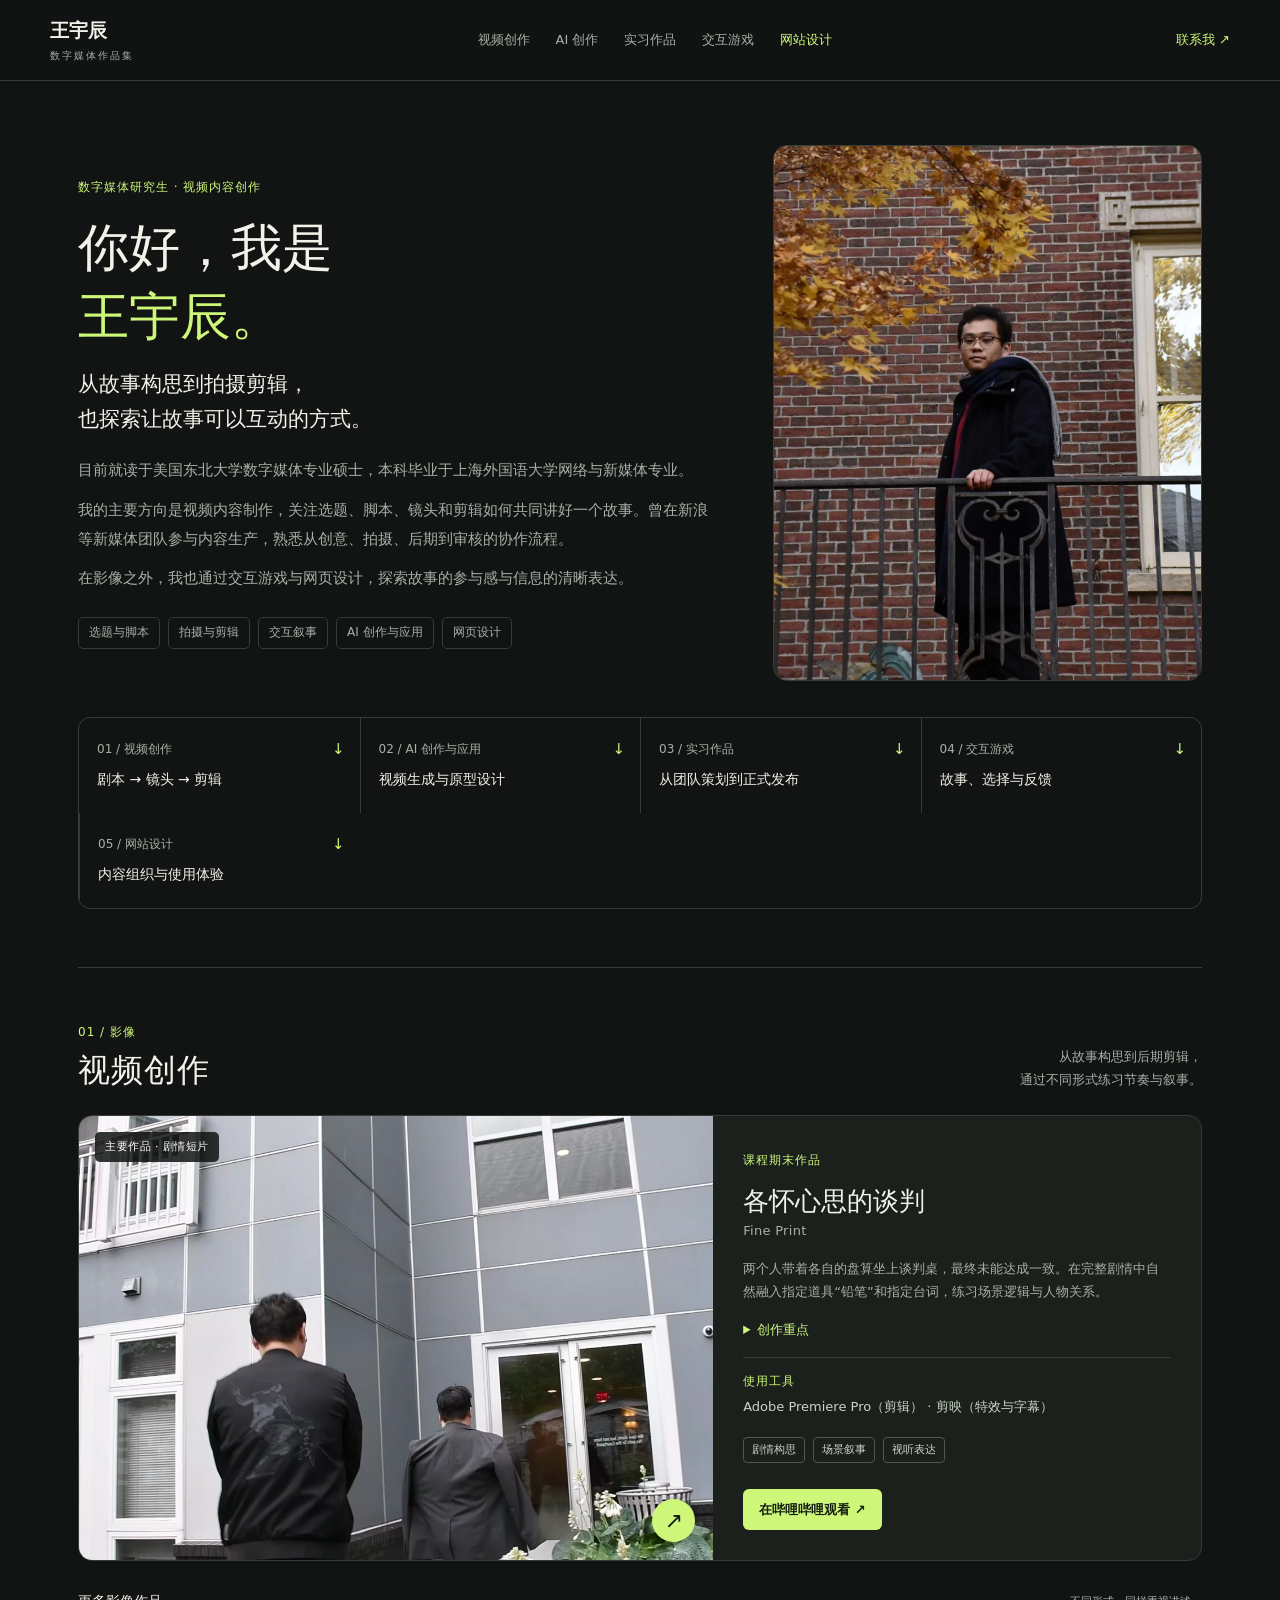
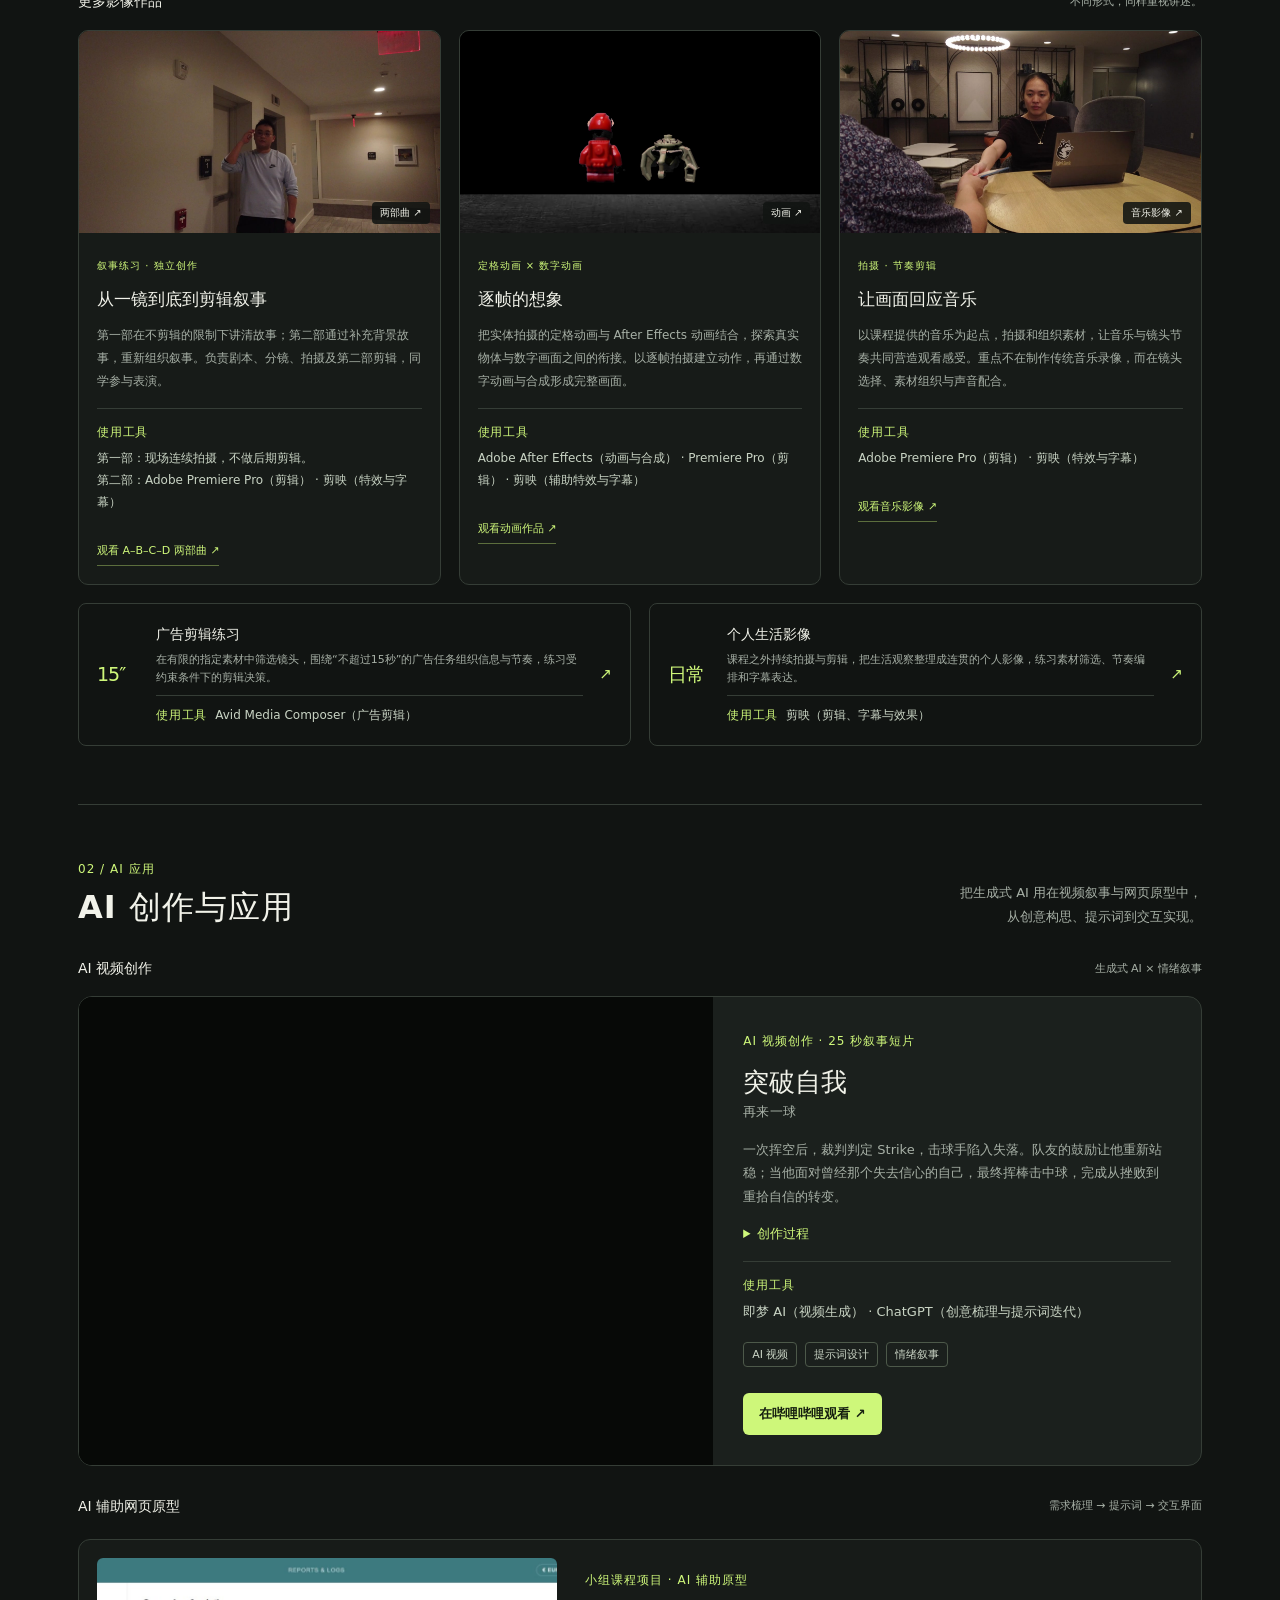
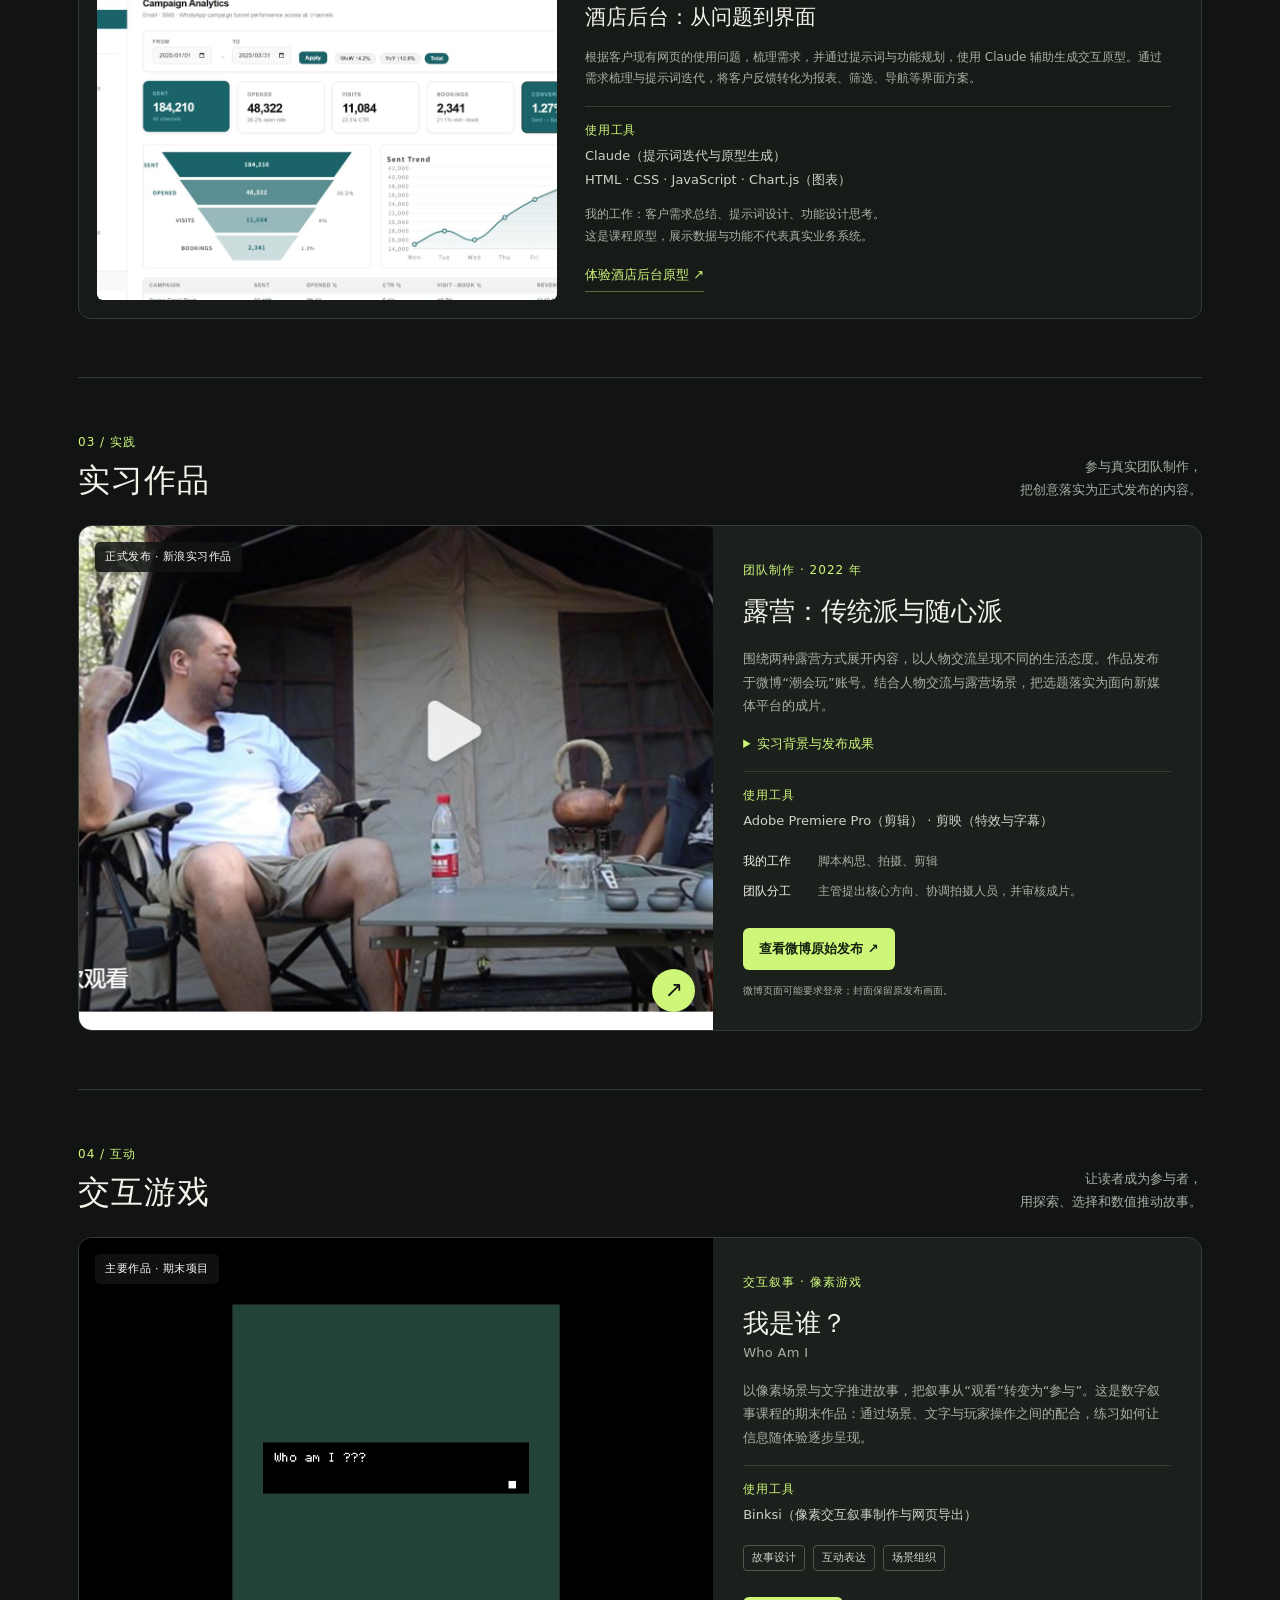
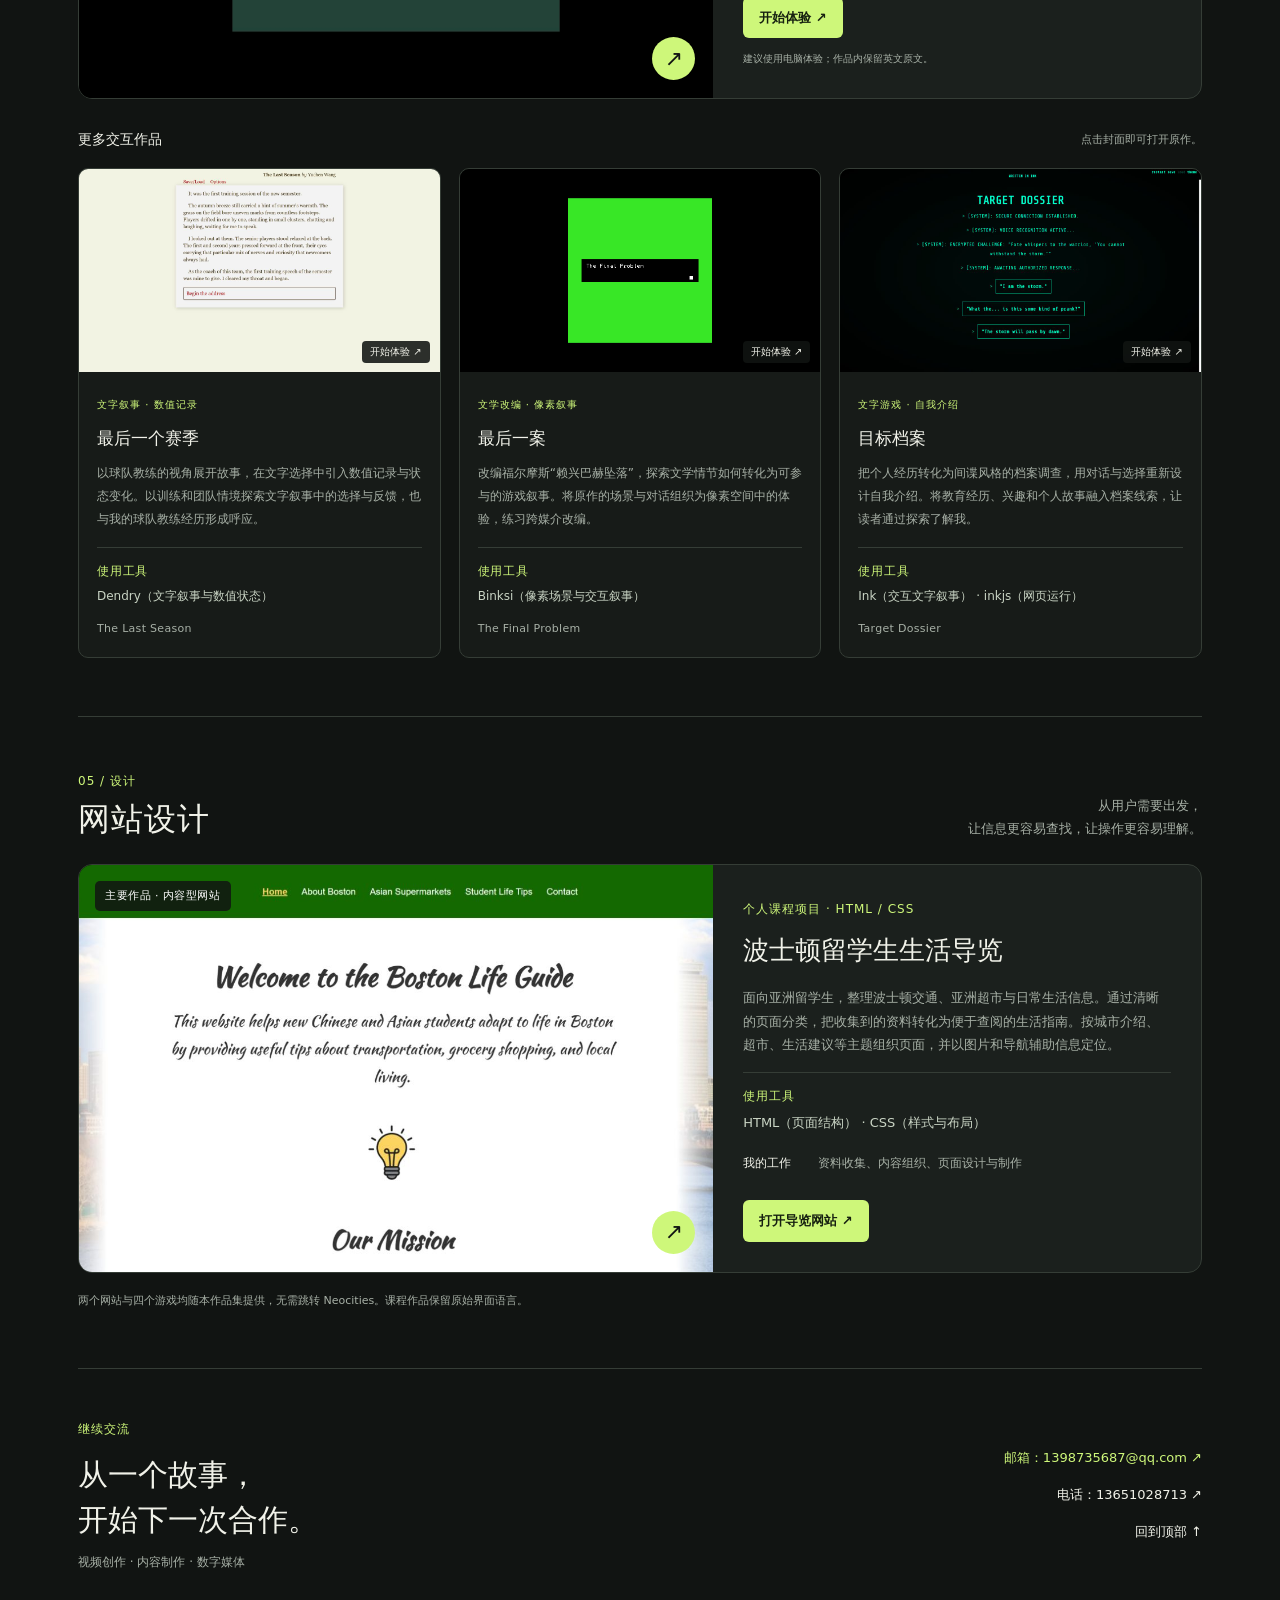
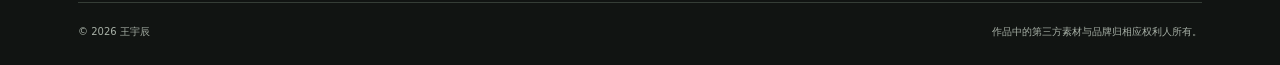
==== commit 2f1fe243: "Create standalone AI portfolio section" ====
--- a/index.html
+++ b/index.html
@@ -1,27 +1,31 @@
 <!doctype html>
 <html lang="zh-CN">
-<head><meta charset="utf-8"><meta name="viewport" content="width=device-width,initial-scale=1"><meta name="description" content="王宇辰 的数字媒体作品集：视频创作、实习作品、交互游戏与网站设计。"><title>王宇辰｜数字媒体作品集</title><link rel="stylesheet" href="style.css"><link rel="stylesheet" href="tools.css"></head>
+<head><meta charset="utf-8"><meta name="viewport" content="width=device-width,initial-scale=1"><meta name="description" content="王宇辰的数字媒体作品集，展示视频创作、生成式 AI 应用、实习作品、交互游戏与网站设计。"><title>王宇辰｜数字媒体作品集</title><link rel="stylesheet" href="style.css"><link rel="stylesheet" href="tools.css"></head>
 <body id="top">
 <a class="skip" href="#video">跳至作品</a>
-<header class="nav"><a class="brand" href="#top">王宇辰<span>数字媒体作品集</span></a><nav aria-label="作品分类"><a href="#video">视频创作</a><a href="#internship">实习作品</a><a href="#games">交互游戏</a><a href="#web">网站设计</a></nav><a class="contact-nav" href="#contact">联系我 ↗</a></header>
+<header class="nav"><a class="brand" href="#top">王宇辰<span>数字媒体作品集</span></a><nav aria-label="作品分类"><a href="#video">视频创作</a><a href="#ai">AI 创作</a><a href="#internship">实习作品</a><a href="#games">交互游戏</a><a href="#web">网站设计</a></nav><a class="contact-nav" href="#contact">联系我 ↗</a></header>
 <main>
-<section class="intro" aria-labelledby="intro-title"><div class="profile-hero"><div class="profile-copy"><div class="eyebrow">数字媒体研究生 · 视频内容创作</div><h1 id="intro-title">你好，我是<span>王宇辰。</span></h1><p class="profile-lead">从故事构思到拍摄剪辑，<br>也探索让故事可以互动的方式。</p><div class="profile-bio"><p>目前就读于美国东北大学数字媒体专业硕士，本科毕业于上海外国语大学网络与新媒体专业。</p><p>我的主要方向是视频内容制作，关注选题、脚本、镜头和剪辑如何共同讲好一个故事。曾在新浪等新媒体团队参与内容生产，熟悉从创意、拍摄、后期到审核的协作流程。</p><p>在影像之外，我也通过交互游戏与网页设计，探索故事的参与感与信息的清晰表达。</p></div><div class="profile-skills"><span>选题与脚本</span><span>拍摄与剪辑</span><span>交互叙事</span><span>网页设计</span></div></div><figure class="profile-photo"><img src="assets/wang-yuchen-portrait.jpg" width="1440" height="1440" alt="王宇辰的个人照片，站在秋日树叶与红砖墙前"></figure></div>
-<div class="directory"><a href="#video"><span>01 / 视频创作</span><strong>剧本 → 镜头 → 剪辑</strong><i>↓</i></a><a href="#internship"><span>02 / 实习作品</span><strong>从团队策划到正式发布</strong><i>↓</i></a><a href="#games"><span>03 / 交互游戏</span><strong>故事、选择与反馈</strong><i>↓</i></a><a href="#web"><span>04 / 网站设计</span><strong>内容组织与使用体验</strong><i>↓</i></a></div></section>
+<section class="intro" aria-labelledby="intro-title"><div class="profile-hero"><div class="profile-copy"><div class="eyebrow">数字媒体研究生 · 视频内容创作</div><h1 id="intro-title">你好，我是<span>王宇辰。</span></h1><p class="profile-lead">从故事构思到拍摄剪辑，<br>也探索让故事可以互动的方式。</p><div class="profile-bio"><p>目前就读于美国东北大学数字媒体专业硕士，本科毕业于上海外国语大学网络与新媒体专业。</p><p>我的主要方向是视频内容制作，关注选题、脚本、镜头和剪辑如何共同讲好一个故事。曾在新浪等新媒体团队参与内容生产，熟悉从创意、拍摄、后期到审核的协作流程。</p><p>在影像之外，我也通过交互游戏与网页设计，探索故事的参与感与信息的清晰表达。</p></div><div class="profile-skills"><span>选题与脚本</span><span>拍摄与剪辑</span><span>交互叙事</span><span>AI 创作与应用</span><span>网页设计</span></div></div><figure class="profile-photo"><img src="assets/wang-yuchen-portrait.jpg" width="1440" height="1440" alt="王宇辰的个人照片，站在秋日树叶与红砖墙前"></figure></div>
+<div class="directory"><a href="#video"><span>01 / 视频创作</span><strong>剧本 → 镜头 → 剪辑</strong><i>↓</i></a><a href="#ai"><span>02 / AI 创作与应用</span><strong>视频生成与原型设计</strong><i>↓</i></a><a href="#internship"><span>03 / 实习作品</span><strong>从团队策划到正式发布</strong><i>↓</i></a><a href="#games"><span>04 / 交互游戏</span><strong>故事、选择与反馈</strong><i>↓</i></a><a href="#web"><span>05 / 网站设计</span><strong>内容组织与使用体验</strong><i>↓</i></a></div></section>
 
 <section class="work-section" id="video"><div class="section-head"><div><span class="section-index">01 / 影像</span><h2>视频创作</h2></div><p>从故事构思到后期剪辑，<br>通过不同形式练习节奏与叙事。</p></div>
 <article class="feature"><a class="visual" href="https://www.bilibili.com/video/BV1CkYK6CEN5/" target="_blank" rel="noopener"><img src="assets/fine-print.jpg" alt="剧情短片 Fine Print 的实际画面"><span class="image-label">主要作品 · 剧情短片</span><span class="play" aria-hidden="true">↗</span></a><div class="feature-copy"><span class="meta">课程期末作品</span><h3>各怀心思的谈判<span class="original">Fine Print</span></h3><p>两个人带着各自的盘算坐上谈判桌，最终未能达成一致。在完整剧情中自然融入指定道具“铅笔”和指定台词，练习场景逻辑与人物关系。</p><details class="project-detail"><summary>创作重点</summary><p>围绕“谈判未能达成”组织情节，让人物动机、对话与道具在同一场景中自然成立。把课程设定转化为叙事条件，展示完整故事的构思与后期组织能力。</p></details><div class="project-tools"><strong>使用工具</strong>Adobe Premiere Pro（剪辑） · 剪映（特效与字幕）</div><div class="tags"><span>剧情构思</span><span>场景叙事</span><span>视听表达</span></div><a class="button" href="https://www.bilibili.com/video/BV1CkYK6CEN5/" target="_blank" rel="noopener">在哔哩哔哩观看 ↗</a></div></article>
-<div class="subhead ai-section-title"><h3>AI 视频创作</h3><span>生成式 AI × 情绪叙事</span></div>
-<article class="feature ai-feature"><div class="visual ai-video-shell"><iframe src="https://player.bilibili.com/player.html?bvid=BV1qDJ66FEb6&amp;page=1&amp;autoplay=0" title="《突破自我：再来一球》AI 视频作品" loading="lazy" allow="accelerometer; autoplay; clipboard-write; encrypted-media; gyroscope; picture-in-picture; web-share" allowfullscreen referrerpolicy="strict-origin-when-cross-origin"></iframe></div><div class="feature-copy"><span class="meta">AI 视频创作 · 25 秒叙事短片</span><h3>突破自我<span class="original">再来一球</span></h3><p>一次挥空后，裁判判定 Strike，击球手陷入失落。队友的鼓励让他重新站稳；当他面对曾经那个失去信心的自己，最终挥棒击中球，完成从挫败到重拾自信的转变。</p><details class="project-detail"><summary>创作过程</summary><p>先确立“失误与失落—队友鼓励—面对过去的自己—重新击球”的情绪线，再通过多轮提示词调整，突出开场的挫折感、人物情绪变化和结尾的击球动作，让短片在 25 秒内形成清楚的叙事弧线。</p></details><div class="project-tools"><strong>使用工具</strong>即梦 AI（视频生成） · ChatGPT（创意梳理与提示词迭代）</div><div class="tags"><span>AI 视频</span><span>提示词设计</span><span>情绪叙事</span></div><a class="button" href="https://www.bilibili.com/video/BV1qDJ66FEb6" target="_blank" rel="noopener">在哔哩哔哩观看 ↗</a></div></article>
 <div class="subhead"><h3>更多影像作品</h3><span>不同形式，同样重视讲述。</span></div><div class="card-grid video-grid">
 <article class="card"><a class="thumb" href="https://www.bilibili.com/video/BV1vFYT6wEy3/" target="_blank" rel="noopener"><img loading="lazy" src="assets/abcd.jpg" alt="A–B–C–D 短片画面"><span>两部曲 ↗</span></a><div class="card-copy"><span class="meta">叙事练习 · 独立创作</span><h3>从一镜到底到剪辑叙事</h3><p>第一部在不剪辑的限制下讲清故事；第二部通过补充背景故事，重新组织叙事。负责剧本、分镜、拍摄及第二部剪辑，同学参与表演。</p><div class="project-tools"><strong>使用工具</strong>第一部：现场连续拍摄，不做后期剪辑。<br>第二部：Adobe Premiere Pro（剪辑） · 剪映（特效与字幕）</div><a class="text-link" href="https://www.bilibili.com/video/BV1vFYT6wEy3/" target="_blank" rel="noopener">观看 A–B–C–D 两部曲 ↗</a></div></article>
 <article class="card"><a class="thumb" href="https://www.bilibili.com/video/BV1vFYT6wEu9/" target="_blank" rel="noopener"><img loading="lazy" src="assets/frame-by-frame.jpg" alt="定格与数字动画作品画面"><span>动画 ↗</span></a><div class="card-copy"><span class="meta">定格动画 × 数字动画</span><h3>逐帧的想象</h3><p>把实体拍摄的定格动画与 After Effects 动画结合，探索真实物体与数字画面之间的衔接。以逐帧拍摄建立动作，再通过数字动画与合成形成完整画面。</p><div class="project-tools"><strong>使用工具</strong>Adobe After Effects（动画与合成） · Premiere Pro（剪辑） · 剪映（辅助特效与字幕）</div><a class="text-link" href="https://www.bilibili.com/video/BV1vFYT6wEu9/" target="_blank" rel="noopener">观看动画作品 ↗</a></div></article>
 <article class="card"><a class="thumb" href="https://www.bilibili.com/video/BV1iZYK6YEW1/" target="_blank" rel="noopener"><img loading="lazy" src="assets/music-in-motion.jpg" alt="音乐影像课程作品画面"><span>音乐影像 ↗</span></a><div class="card-copy"><span class="meta">拍摄 · 节奏剪辑</span><h3>让画面回应音乐</h3><p>以课程提供的音乐为起点，拍摄和组织素材，让音乐与镜头节奏共同营造观看感受。重点不在制作传统音乐录像，而在镜头选择、素材组织与声音配合。</p><div class="project-tools"><strong>使用工具</strong>Adobe Premiere Pro（剪辑） · 剪映（特效与字幕）</div><a class="text-link" href="https://www.bilibili.com/video/BV1iZYK6YEW1/" target="_blank" rel="noopener">观看音乐影像 ↗</a></div></article>
 </div><div class="compact-grid"><a class="compact" href="https://www.bilibili.com/video/BV1zDYK6MEdB/" target="_blank" rel="noopener"><span class="mini-number">15″</span><div><h3>广告剪辑练习</h3><p>在有限的指定素材中筛选镜头，围绕“不超过15秒”的广告任务组织信息与节奏，练习受约束条件下的剪辑决策。</p><div class="project-tools"><strong>使用工具</strong>Avid Media Composer（广告剪辑）</div></div><span>↗</span></a><a class="compact" href="https://www.bilibili.com/video/BV1Dx3i6nEky/" target="_blank" rel="noopener"><span class="mini-number">日常</span><div><h3>个人生活影像</h3><p>课程之外持续拍摄与剪辑，把生活观察整理成连贯的个人影像，练习素材筛选、节奏编排和字幕表达。</p><div class="project-tools"><strong>使用工具</strong>剪映（剪辑、字幕与效果）</div></div><span>↗</span></a></div></section>
 
-<section class="work-section" id="internship"><div class="section-head"><div><span class="section-index">02 / 实践</span><h2>实习作品</h2></div><p>参与真实团队制作，<br>把创意落实为正式发布的内容。</p></div>
+<section class="work-section" id="ai"><div class="section-head"><div><span class="section-index">02 / AI 应用</span><h2>AI 创作与应用</h2></div><p>把生成式 AI 用在视频叙事与网页原型中，<br>从创意构思、提示词到交互实现。</p></div>
+<div class="subhead ai-section-title"><h3>AI 视频创作</h3><span>生成式 AI × 情绪叙事</span></div>
+<article class="feature ai-feature"><div class="visual ai-video-shell"><iframe src="https://player.bilibili.com/player.html?bvid=BV1qDJ66FEb6&amp;page=1&amp;autoplay=0" title="《突破自我：再来一球》AI 视频作品" loading="lazy" allow="accelerometer; autoplay; clipboard-write; encrypted-media; gyroscope; picture-in-picture; web-share" allowfullscreen referrerpolicy="strict-origin-when-cross-origin"></iframe></div><div class="feature-copy"><span class="meta">AI 视频创作 · 25 秒叙事短片</span><h3>突破自我<span class="original">再来一球</span></h3><p>一次挥空后，裁判判定 Strike，击球手陷入失落。队友的鼓励让他重新站稳；当他面对曾经那个失去信心的自己，最终挥棒击中球，完成从挫败到重拾自信的转变。</p><details class="project-detail"><summary>创作过程</summary><p>先确立“失误与失落—队友鼓励—面对过去的自己—重新击球”的情绪线，再通过多轮提示词调整，突出开场的挫折感、人物情绪变化和结尾的击球动作，让短片在 25 秒内形成清楚的叙事弧线。</p></details><div class="project-tools"><strong>使用工具</strong>即梦 AI（视频生成） · ChatGPT（创意梳理与提示词迭代）</div><div class="tags"><span>AI 视频</span><span>提示词设计</span><span>情绪叙事</span></div><a class="button" href="https://www.bilibili.com/video/BV1qDJ66FEb6" target="_blank" rel="noopener">在哔哩哔哩观看 ↗</a></div></article>
+<div class="subhead ai-subhead"><h3>AI 辅助网页原型</h3><span>需求梳理 → 提示词 → 交互界面</span></div>
+<article class="secondary-feature"><a class="visual" href="web/hotel/index.html" target="_blank" rel="noopener"><img loading="lazy" src="assets/hotel.png" alt="酒店后台交互原型实际报表页面"></a><div><span class="meta">小组课程项目 · AI 辅助原型</span><h3>酒店后台：从问题到界面</h3><p>根据客户现有网页的使用问题，梳理需求，并通过提示词与功能规划，使用 Claude 辅助生成交互原型。通过需求梳理与提示词迭代，将客户反馈转化为报表、筛选、导航等界面方案。</p><div class="project-tools"><strong>使用工具</strong>Claude（提示词迭代与原型生成）<br>HTML · CSS · JavaScript · Chart.js（图表）</div><p class="responsibility">我的工作：客户需求总结、提示词设计、功能设计思考。<br>这是课程原型，展示数据与功能不代表真实业务系统。</p><a class="text-link" href="web/hotel/index.html" target="_blank" rel="noopener">体验酒店后台原型 ↗</a></div></article></section>
+
+<section class="work-section" id="internship"><div class="section-head"><div><span class="section-index">03 / 实践</span><h2>实习作品</h2></div><p>参与真实团队制作，<br>把创意落实为正式发布的内容。</p></div>
 <article class="feature internship-feature"><a class="visual camping" href="https://weibo.com/7752851920/M7uFdnT9X" target="_blank" rel="noopener"><img loading="lazy" src="assets/camping-publication.png" alt="潮会玩露营视频原始发布截图，画面为两位受访者在帐篷前交谈"><span class="image-label">正式发布 · 新浪实习作品</span><span class="play" aria-hidden="true">↗</span></a><div class="feature-copy"><span class="meta">团队制作 · 2022 年</span><h3>露营：传统派与随心派</h3><p>围绕两种露营方式展开内容，以人物交流呈现不同的生活态度。作品发布于微博“潮会玩”账号。结合人物交流与露营场景，把选题落实为面向新媒体平台的成片。</p><details class="project-detail"><summary>实习背景与发布成果</summary><p>在新浪移动产品运营部门实习期间参与视频内容制作，经历脚本构思、拍摄、后期与主管审核的协作流程。该作品所提供的发布截图显示约59.2万次观看，为截图时的历史数据。</p></details><div class="project-tools"><strong>使用工具</strong>Adobe Premiere Pro（剪辑） · 剪映（特效与字幕）</div><dl class="roles"><div><dt>我的工作</dt><dd>脚本构思、拍摄、剪辑</dd></div><div><dt>团队分工</dt><dd>主管提出核心方向、协调拍摄人员，并审核成片。</dd></div></dl><a class="button" href="https://weibo.com/7752851920/M7uFdnT9X" target="_blank" rel="noopener">查看微博原始发布 ↗</a><small>微博页面可能要求登录；封面保留原发布画面。</small></div></article></section>
 
-<section class="work-section" id="games"><div class="section-head"><div><span class="section-index">03 / 互动</span><h2>交互游戏</h2></div><p>让读者成为参与者，<br>用探索、选择和数值推动故事。</p></div>
+<section class="work-section" id="games"><div class="section-head"><div><span class="section-index">04 / 互动</span><h2>交互游戏</h2></div><p>让读者成为参与者，<br>用探索、选择和数值推动故事。</p></div>
 <article class="feature"><a class="visual game-cover" href="games/who-am-i/index.html" target="_blank" rel="noopener"><img loading="lazy" src="assets/who-am-i.png" alt="Who Am I 像素叙事游戏的实际开场画面"><span class="image-label">主要作品 · 期末项目</span><span class="play" aria-hidden="true">↗</span></a><div class="feature-copy"><span class="meta">交互叙事 · 像素游戏</span><h3>我是谁？<span class="original">Who Am I</span></h3><p>以像素场景与文字推进故事，把叙事从“观看”转变为“参与”。这是数字叙事课程的期末作品：通过场景、文字与玩家操作之间的配合，练习如何让信息随体验逐步呈现。</p><div class="project-tools"><strong>使用工具</strong>Binksi（像素交互叙事制作与网页导出）</div><div class="tags"><span>故事设计</span><span>互动表达</span><span>场景组织</span></div><a class="button" href="games/who-am-i/index.html" target="_blank" rel="noopener">开始体验 ↗</a><small>建议使用电脑体验；作品内保留英文原文。</small></div></article>
 <div class="subhead"><h3>更多交互作品</h3><span>点击封面即可打开原作。</span></div><div class="card-grid">
 <article class="card"><a class="thumb" href="games/the-last-season/index.html" target="_blank" rel="noopener"><img loading="lazy" src="assets/last-season.png" alt="The Last Season 文字叙事游戏实际画面"><span>开始体验 ↗</span></a><div class="card-copy"><span class="meta">文字叙事 · 数值记录</span><h3>最后一个赛季</h3><p>以球队教练的视角展开故事，在文字选择中引入数值记录与状态变化。以训练和团队情境探索文字叙事中的选择与反馈，也与我的球队教练经历形成呼应。</p><div class="project-tools"><strong>使用工具</strong>Dendry（文字叙事与数值状态）</div><span class="original small">The Last Season</span></div></article>
@@ -29,9 +33,9 @@
 <article class="card"><a class="thumb" href="games/target-dossier/index.html" target="_blank" rel="noopener"><img loading="lazy" src="assets/target-dossier.png" alt="Target Dossier 间谍档案游戏的选择界面"><span>开始体验 ↗</span></a><div class="card-copy"><span class="meta">文字游戏 · 自我介绍</span><h3>目标档案</h3><p>把个人经历转化为间谍风格的档案调查，用对话与选择重新设计自我介绍。将教育经历、兴趣和个人故事融入档案线索，让读者通过探索了解我。</p><div class="project-tools"><strong>使用工具</strong>Ink（交互文字叙事） · inkjs（网页运行）</div><span class="original small">Target Dossier</span></div></article>
 </div></section>
 
-<section class="work-section" id="web"><div class="section-head"><div><span class="section-index">04 / 设计</span><h2>网站设计</h2></div><p>从用户需要出发，<br>让信息更容易查找，让操作更容易理解。</p></div>
+<section class="work-section" id="web"><div class="section-head"><div><span class="section-index">05 / 设计</span><h2>网站设计</h2></div><p>从用户需要出发，<br>让信息更容易查找，让操作更容易理解。</p></div>
 <article class="feature"><a class="visual" href="web/boston/html/index.html" target="_blank" rel="noopener"><img loading="lazy" src="assets/boston.png" alt="波士顿留学生生活导览网站实际首页"><span class="image-label">主要作品 · 内容型网站</span><span class="play" aria-hidden="true">↗</span></a><div class="feature-copy"><span class="meta">个人课程项目 · HTML / CSS</span><h3>波士顿留学生生活导览</h3><p>面向亚洲留学生，整理波士顿交通、亚洲超市与日常生活信息。通过清晰的页面分类，把收集到的资料转化为便于查阅的生活指南。按城市介绍、超市、生活建议等主题组织页面，并以图片和导航辅助信息定位。</p><div class="project-tools"><strong>使用工具</strong>HTML（页面结构） · CSS（样式与布局）</div><dl class="roles"><div><dt>我的工作</dt><dd>资料收集、内容组织、页面设计与制作</dd></div></dl><a class="button" href="web/boston/html/index.html" target="_blank" rel="noopener">打开导览网站 ↗</a></div></article>
-<article class="secondary-feature"><a class="visual" href="web/hotel/index.html" target="_blank" rel="noopener"><img loading="lazy" src="assets/hotel.png" alt="酒店后台交互原型实际报表页面"></a><div><span class="meta">小组课程项目 · AI 辅助原型</span><h3>酒店后台：从问题到界面</h3><p>根据客户现有网页的使用问题，梳理需求，并通过提示词与功能规划，使用 Claude 辅助生成交互原型。通过需求梳理与提示词迭代，将客户反馈转化为报表、筛选、导航等界面方案。</p><div class="project-tools"><strong>使用工具</strong>Claude（提示词迭代与原型生成）<br>HTML · CSS · JavaScript · Chart.js（图表）</div><p class="responsibility">我的工作：客户需求总结、提示词设计、功能设计思考。<br>这是课程原型，展示数据与功能不代表真实业务系统。</p><a class="text-link" href="web/hotel/index.html" target="_blank" rel="noopener">体验酒店后台原型 ↗</a></div></article><p class="section-note">两个网站与四个游戏均随本作品集提供，无需跳转 Neocities。课程作品保留原始界面语言。</p></section>
+<p class="section-note">两个网站与四个游戏均随本作品集提供，无需跳转 Neocities。课程作品保留原始界面语言。</p></section>
 
 <footer id="contact"><div><span class="section-index">继续交流</span><h2>从一个故事，<br>开始下一次合作。</h2><p>视频创作 · 内容制作 · 数字媒体</p></div><div class="footer-links"><a href="mailto:1398735687@qq.com">邮箱：1398735687@qq.com ↗</a><a href="tel:+8613651028713">电话：13651028713 ↗</a><a href="#top">回到顶部 ↑</a></div><div class="footer-bottom"><span>© 2026 王宇辰</span><span>作品中的第三方素材与品牌归相应权利人所有。</span></div></footer>
 </main><script src="app.js"></script></body></html>
--- a/style.css
+++ b/style.css
@@ -1 +1,4 @@
 :root{--bg:#111412;--panel:#1b201d;--line:#353d36;--ink:#f1f2e9;--muted:#a7b0a6;--accent:#cef77a;--max:1180px}*{box-sizing:border-box}html{scroll-behavior:smooth;scroll-padding-top:100px}body{margin:0;background:var(--bg);color:var(--ink);font-family:"Microsoft YaHei","PingFang SC",system-ui,sans-serif;font-size:15px;line-height:1.8}a{color:inherit;text-decoration:none}button,a{-webkit-tap-highlight-color:transparent}a:focus-visible{outline:3px solid var(--accent);outline-offset:6px}img{display:block;width:100%;height:100%;object-fit:cover}p,h1,h2,h3{margin:0}p{color:var(--muted)}.nav{position:sticky;top:0;z-index:20;display:flex;align-items:center;justify-content:space-between;gap:24px;padding:18px max(28px,calc((100vw - var(--max))/2));background:#111412f5;border-bottom:1px solid var(--line);backdrop-filter:blur(16px)}.brand{font-weight:750;line-height:1.35;font-size:19px;white-space:nowrap}.brand span{display:block;font-size:10px;color:var(--muted);letter-spacing:2px;font-weight:400;margin-top:5px}.nav nav{display:flex;gap:26px;font-size:13px}.nav nav a{color:var(--muted);position:relative}.nav nav a:hover,.nav nav a.active{color:var(--accent)}.contact-nav{font-size:13px;color:var(--accent)}main{max-width:var(--max);margin:auto;padding:0 28px}.intro{padding:64px 0 58px}.eyebrow,.section-index,.meta{font-size:12px;letter-spacing:1px;color:var(--accent)}.dot{display:inline-block;width:7px;height:7px;background:var(--accent);border-radius:50%;margin-right:8px}.intro h1{font-size:clamp(36px,4.8vw,62px);font-weight:550;line-height:1.3;letter-spacing:-2px;margin:20px 0 25px}.intro h1 span{color:var(--accent)}.intro-bottom{display:flex;justify-content:space-between;align-items:end;gap:24px}.intro-bottom p{font-size:14px}.text-link{display:inline-block;font-size:13px;color:var(--accent);border-bottom:1px solid #cef77a60;padding:4px 0;transition:color .2s}.text-link:hover{color:#fff}.directory{display:grid;grid-template-columns:repeat(4,1fr);border:1px solid var(--line);border-radius:12px;margin-top:36px;overflow:hidden}.directory a{position:relative;padding:21px 18px;transition:background .25s}.directory a+a{border-left:1px solid var(--line)}.directory a:hover{background:var(--panel)}.directory span{display:block;font-size:12px;color:var(--muted)}.directory strong{font-size:14px;font-weight:500;display:block;margin-top:6px}.directory i{position:absolute;right:15px;top:18px;color:var(--accent);font-style:normal}.work-section{border-top:1px solid var(--line);padding:50px 0 58px;scroll-margin-top:22px}.section-head{display:flex;align-items:end;justify-content:space-between;gap:24px;margin-bottom:24px}.section-head h2{font-size:32px;font-weight:550;letter-spacing:1px;line-height:1.3;margin-top:5px}.section-head p{font-size:13px;text-align:right}.feature{display:grid;grid-template-columns:1.3fr 1fr;border:1px solid var(--line);background:var(--panel);border-radius:14px;overflow:hidden}.visual{position:relative;display:block;overflow:hidden;min-height:300px;background:#090b09}.visual img{transition:transform .55s;position:absolute;inset:0}.visual:hover img,.thumb:hover img{transform:scale(1.025)}.image-label{position:absolute;top:16px;left:16px;font-size:11px;letter-spacing:.5px;padding:5px 10px;border-radius:5px;background:#111412d9;color:#fff}.play{position:absolute;bottom:18px;right:18px;width:43px;height:43px;border-radius:50%;background:var(--accent);color:var(--bg);display:grid;place-items:center;font-size:22px}.feature-copy{padding:30px;align-self:center}.feature h3{font-size:26px;font-weight:550;line-height:1.5;margin:9px 0 16px}.original{display:block;color:var(--muted);font-size:13px;font-weight:400;letter-spacing:.3px}.feature p{font-size:13px}.tags{display:flex;flex-wrap:wrap;gap:8px;margin:18px 0}.tags span{font-size:11px;border:1px solid #4d594a;border-radius:4px;padding:2px 8px;color:#cad4c5}.button{display:inline-flex;background:var(--accent);color:#162010;font-size:13px;font-weight:600;padding:9px 16px;border-radius:6px;margin-top:8px;transition:background .2s,transform .2s}.button:hover{background:#e0ffac;transform:translateY(-2px)}small{font-size:10px;display:block;color:var(--muted);margin-top:12px}.subhead{display:flex;justify-content:space-between;align-items:center;margin:28px 0 15px}.subhead h3{font-size:14px;font-weight:500}.subhead span{font-size:11px;color:var(--muted)}.card-grid{display:grid;grid-template-columns:repeat(3,1fr);gap:18px}.card{border:1px solid var(--line);border-radius:10px;overflow:hidden;background:#171b18}.thumb{display:block;position:relative;aspect-ratio:16/9;background:#070907;overflow:hidden}.thumb img{transition:transform .5s}.thumb span{position:absolute;bottom:9px;right:10px;background:#111412df;padding:2px 8px;border-radius:4px;font-size:10px}.card-copy{padding:18px}.card h3{font-size:17px;font-weight:500;margin:6px 0 9px}.card p{font-size:12px;line-height:1.9}.card .text-link{font-size:11px;margin-top:12px}.card .meta{font-size:10px}.compact-grid{display:grid;grid-template-columns:1fr 1fr;gap:18px;margin-top:18px}.compact{display:flex;align-items:center;gap:16px;padding:18px;border:1px solid var(--line);border-radius:8px;transition:background .2s}.compact:hover{background:var(--panel)}.compact h3{font-size:14px;font-weight:500}.compact p{font-size:11px;line-height:1.6;margin-top:4px}.compact>span:last-child{margin-left:auto;color:var(--accent)}.mini-number{font-size:19px;color:var(--accent);min-width:43px;letter-spacing:-1px}.roles{font-size:12px;margin:18px 0}.roles div{display:grid;grid-template-columns:65px 1fr;gap:10px;margin:8px 0}.roles dt{color:var(--ink)}.roles dd{margin:0;color:var(--muted)}.camping img{height:215%;top:auto;bottom:0;object-fit:cover;object-position:center bottom}.game-cover img{object-fit:cover}.small{font-size:11px;margin-top:10px}.secondary-feature{display:grid;grid-template-columns:1fr 1.3fr;gap:28px;margin-top:20px;border:1px solid var(--line);border-radius:12px;overflow:hidden;padding:18px;background:#171b18}.secondary-feature .visual{min-height:220px;border-radius:6px}.secondary-feature>div{align-self:center;padding:8px 12px 8px 0}.secondary-feature h3{font-size:21px;margin:6px 0 10px;font-weight:500}.secondary-feature p{font-size:12px}.responsibility{margin:12px 0}.section-note{font-size:11px;margin-top:18px}footer{border-top:1px solid var(--line);display:grid;grid-template-columns:1fr 1fr;padding:46px 0 24px;gap:28px}footer h2{font-size:30px;font-weight:500;line-height:1.5;margin:10px 0}footer p{font-size:12px}.footer-links{display:flex;flex-direction:column;align-items:flex-end;justify-content:center;gap:14px;font-size:13px}.footer-links a:first-child{color:var(--accent)}.footer-bottom{grid-column:1/-1;border-top:1px solid var(--line);padding-top:20px;display:flex;justify-content:space-between;font-size:10px;color:var(--muted)}.skip{position:fixed;left:10px;top:-70px;z-index:50;background:var(--accent);color:#000;padding:8px}.skip:focus{top:10px}.work-section{animation:arrive .6s ease both}@keyframes arrive{from{opacity:.6;transform:translateY(12px)}to{opacity:1;transform:none}}@media(min-width:1500px){main{padding:0}.nav{padding-left:calc((100vw - var(--max))/2);padding-right:calc((100vw - var(--max))/2)}}@media(max-width:850px){.nav{padding:14px 20px;flex-wrap:wrap;gap:12px}.nav nav{order:3;width:100%;justify-content:space-between;gap:10px}.intro{padding-top:38px}.directory{grid-template-columns:1fr 1fr}.directory a:nth-child(3){border-left:0}.directory a:nth-child(n+3){border-top:1px solid var(--line)}.feature{grid-template-columns:1fr 1fr}.feature-copy{padding:22px}.feature h3{font-size:22px}.visual{min-height:310px}.card-grid{gap:12px}.card-copy{padding:14px}.card h3{font-size:15px}.section-head h2{font-size:28px}}@media(max-width:620px){html{scroll-padding-top:128px}main{padding:0 18px}.brand{font-size:17px}.nav nav{font-size:12px}.intro h1{font-size:37px;letter-spacing:-1px}.intro-bottom{align-items:start;flex-direction:column;gap:16px}.intro-bottom p{font-size:12px}.directory{margin-top:25px}.directory a{padding:16px 12px}.directory strong{font-size:11px}.directory span{font-size:10px}.directory i{right:10px;top:12px}.section-head{align-items:start}.section-head p{font-size:10px;max-width:45%;padding-top:8px}.section-head h2{font-size:27px}.work-section{padding:35px 0 40px}.feature{grid-template-columns:1fr}.visual{aspect-ratio:16/10;min-height:0}.feature-copy{padding:23px}.feature h3{font-size:24px}.card-grid{grid-template-columns:1fr}.card{display:grid;grid-template-columns:38% 1fr}.thumb{height:100%;aspect-ratio:auto;min-height:175px}.thumb img{object-fit:cover}.card h3{font-size:15px}.card p{font-size:11px}.card .meta{font-size:9px}.compact-grid{grid-template-columns:1fr;gap:12px}.subhead span{display:none}.secondary-feature{grid-template-columns:1fr;gap:14px;padding:14px}.secondary-feature .visual{min-height:0;aspect-ratio:16/9}.secondary-feature>div{padding:5px}.section-note{font-size:10px}footer{grid-template-columns:1fr}footer h2{font-size:27px}.footer-links{align-items:flex-start}.footer-bottom{flex-direction:column;gap:7px}.camping img{height:215%}}@media(prefers-reduced-motion:reduce){html{scroll-behavior:auto}*,*::before,*::after{animation:none!important;transition:none!important}}
+
+/* Embedded AI video project */
+.ai-video-shell iframe{position:absolute;inset:0;width:100%;height:100%;border:0;background:#070907}.ai-section-title{margin-top:28px}.ai-feature .feature-copy{min-width:0}
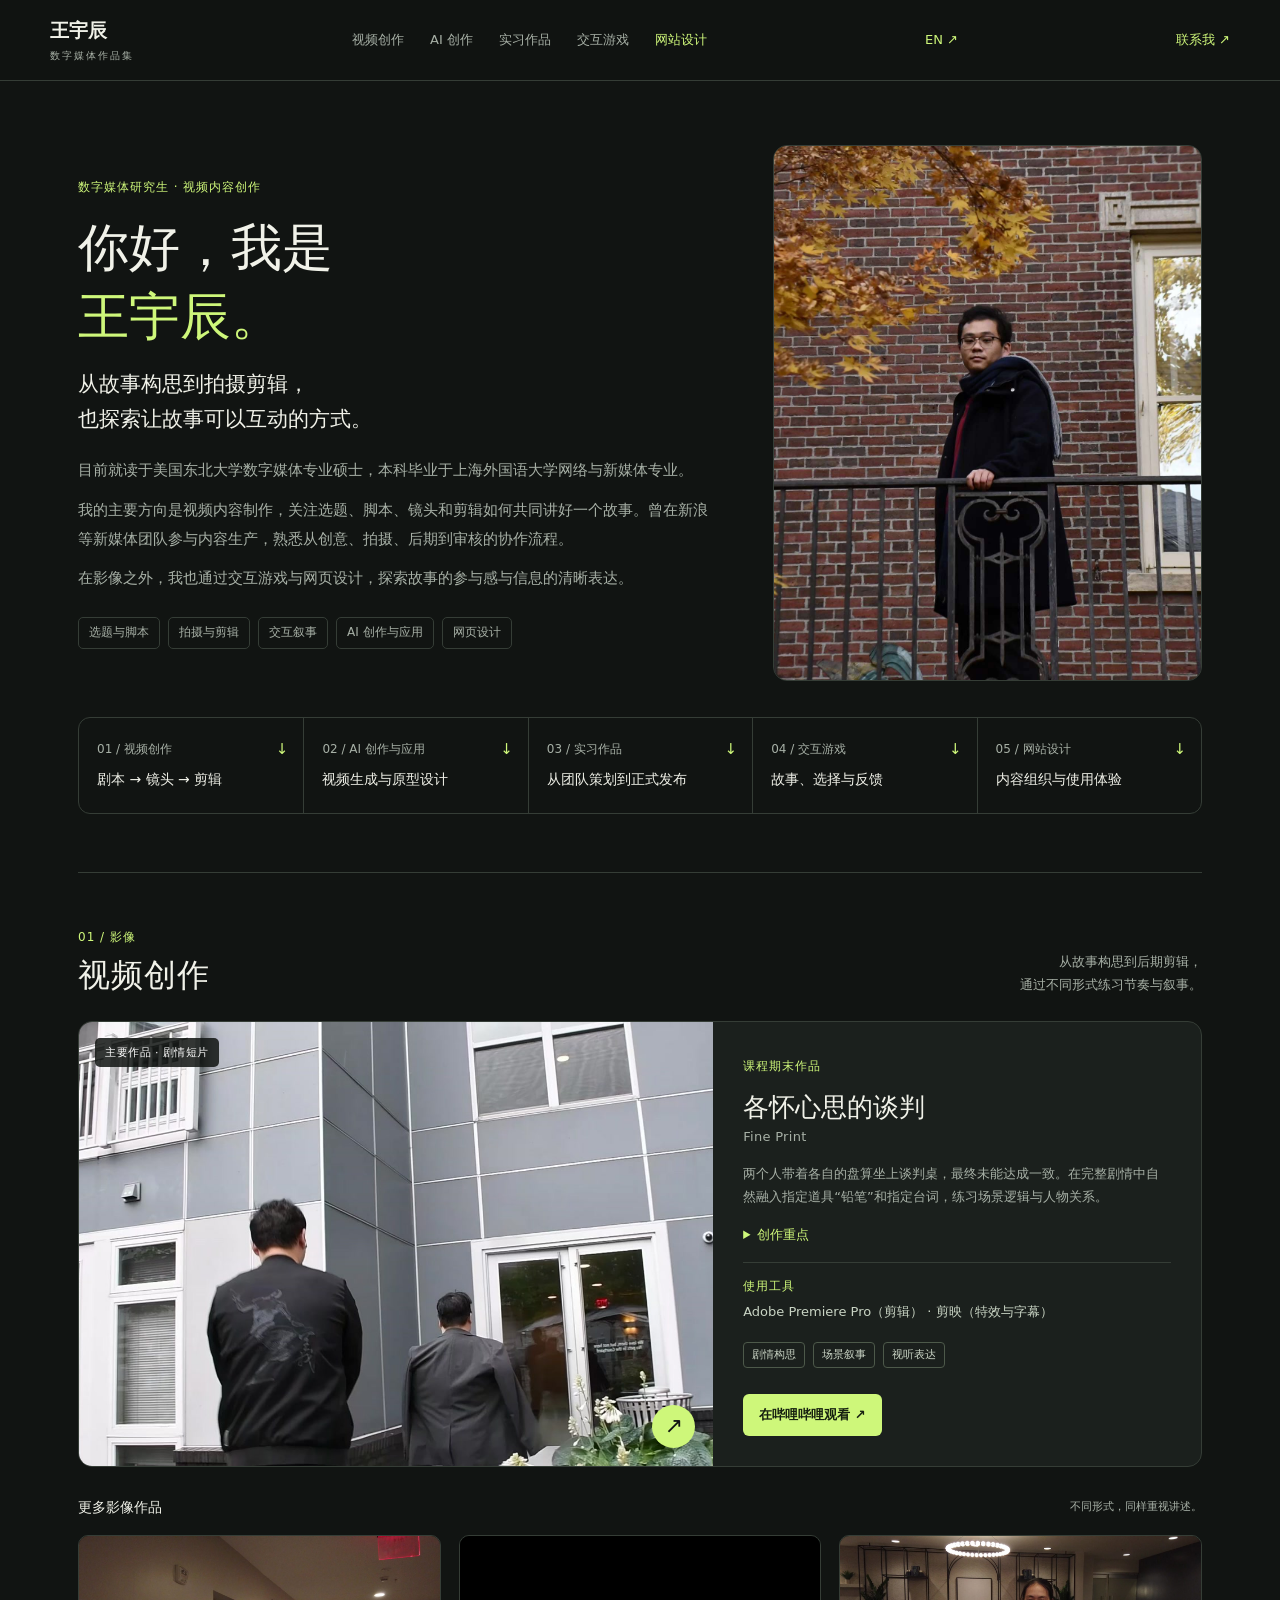
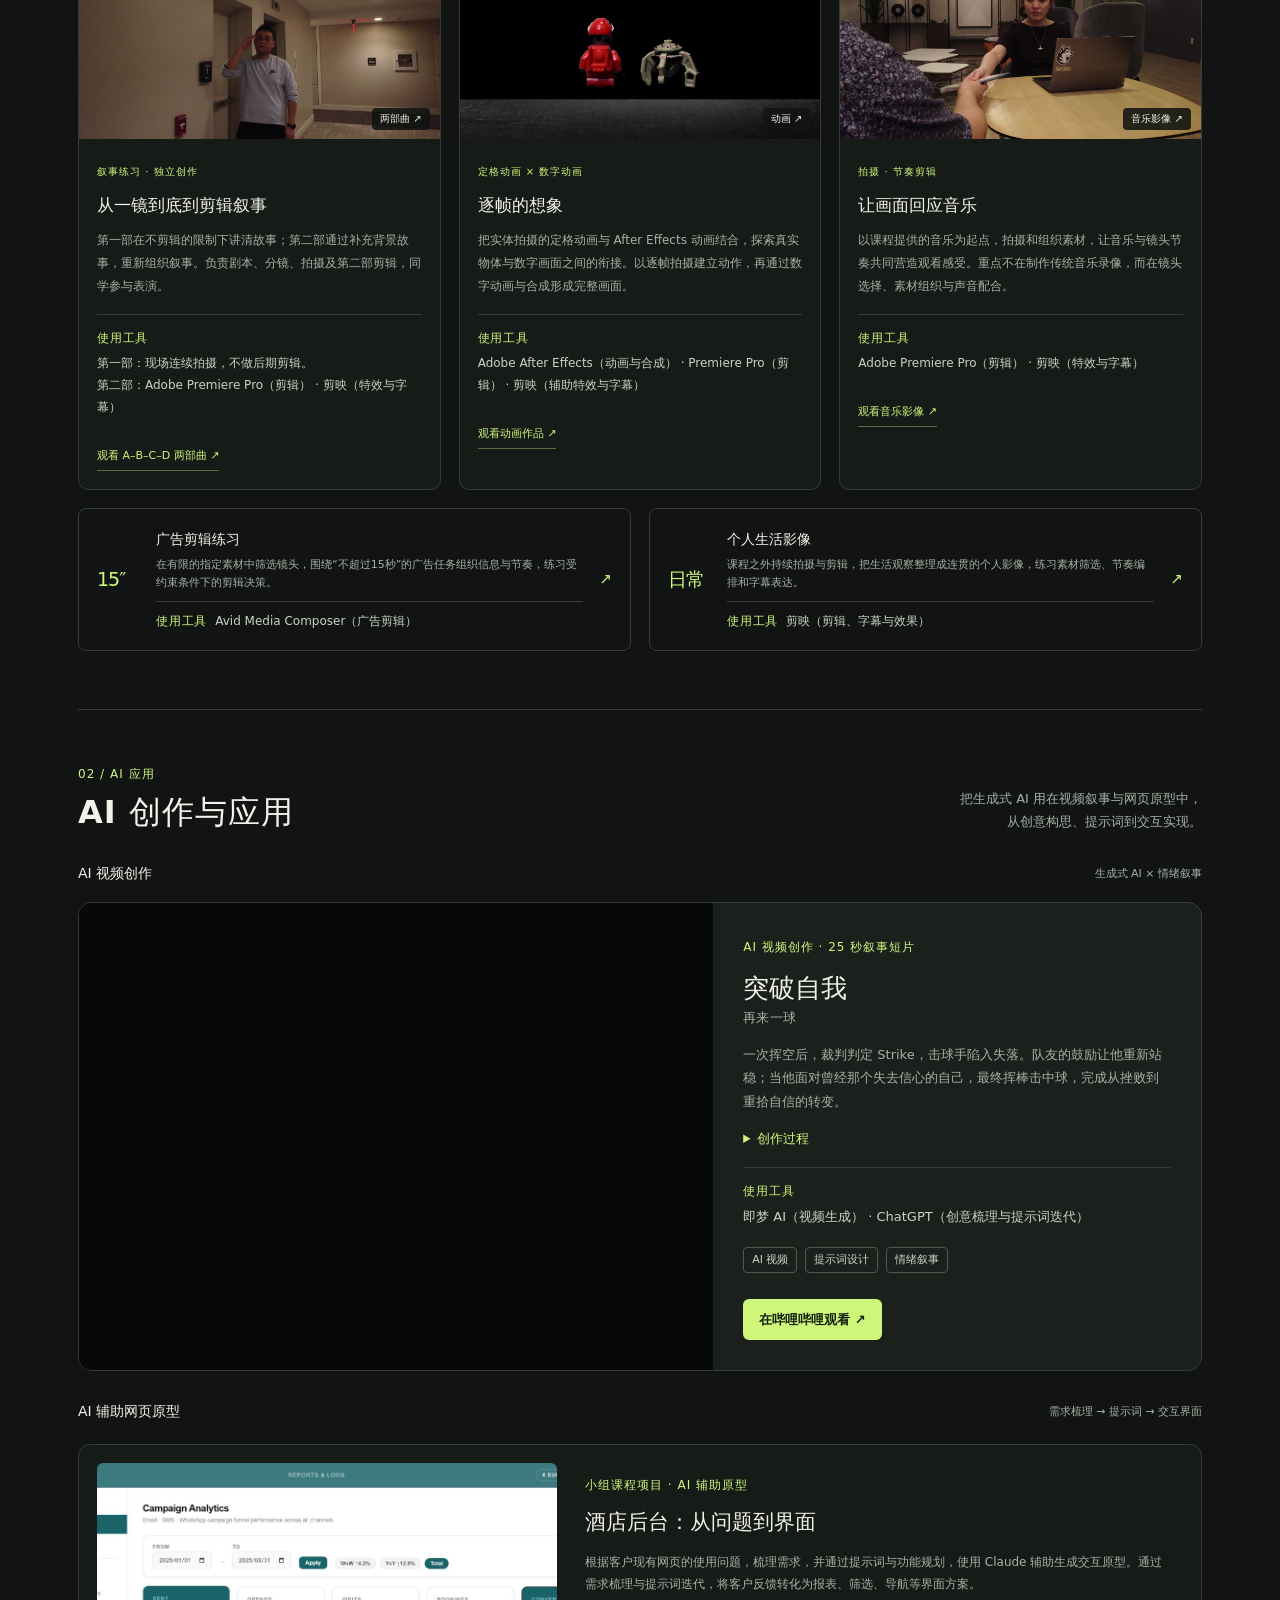
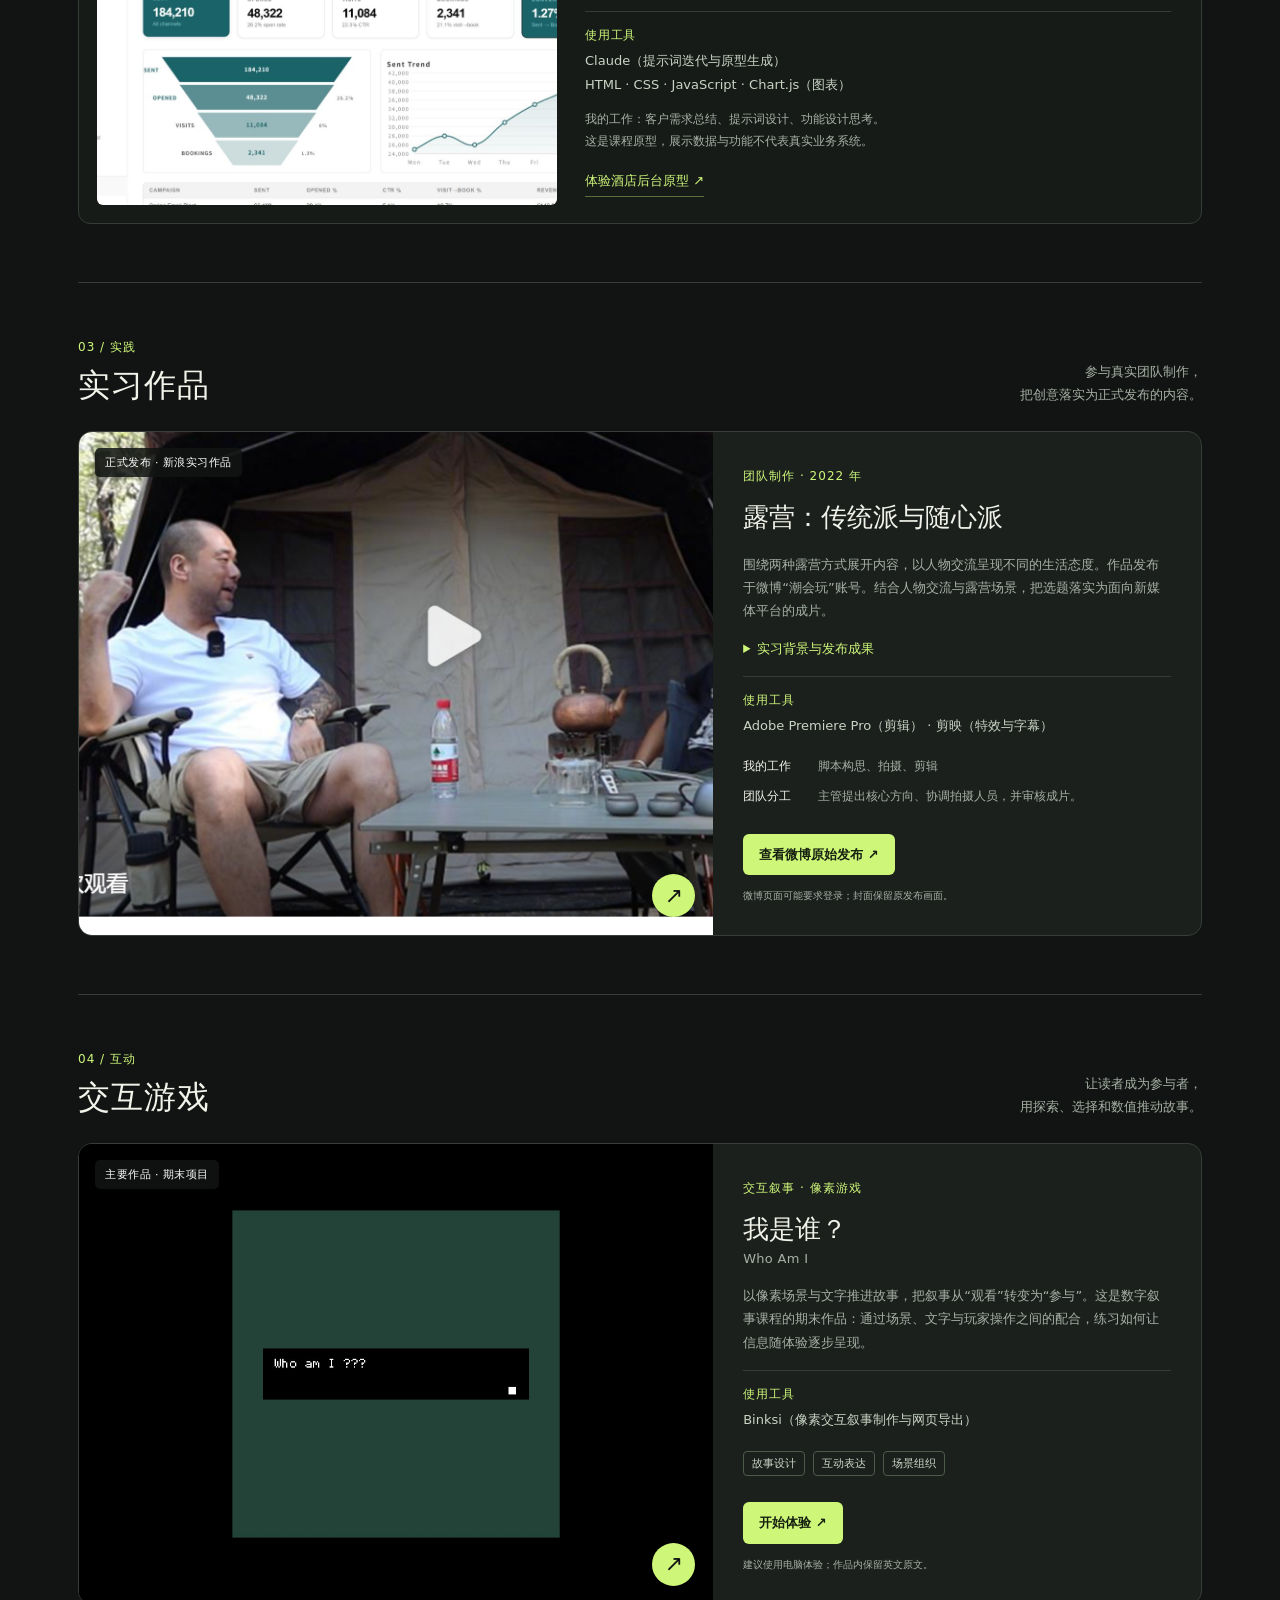
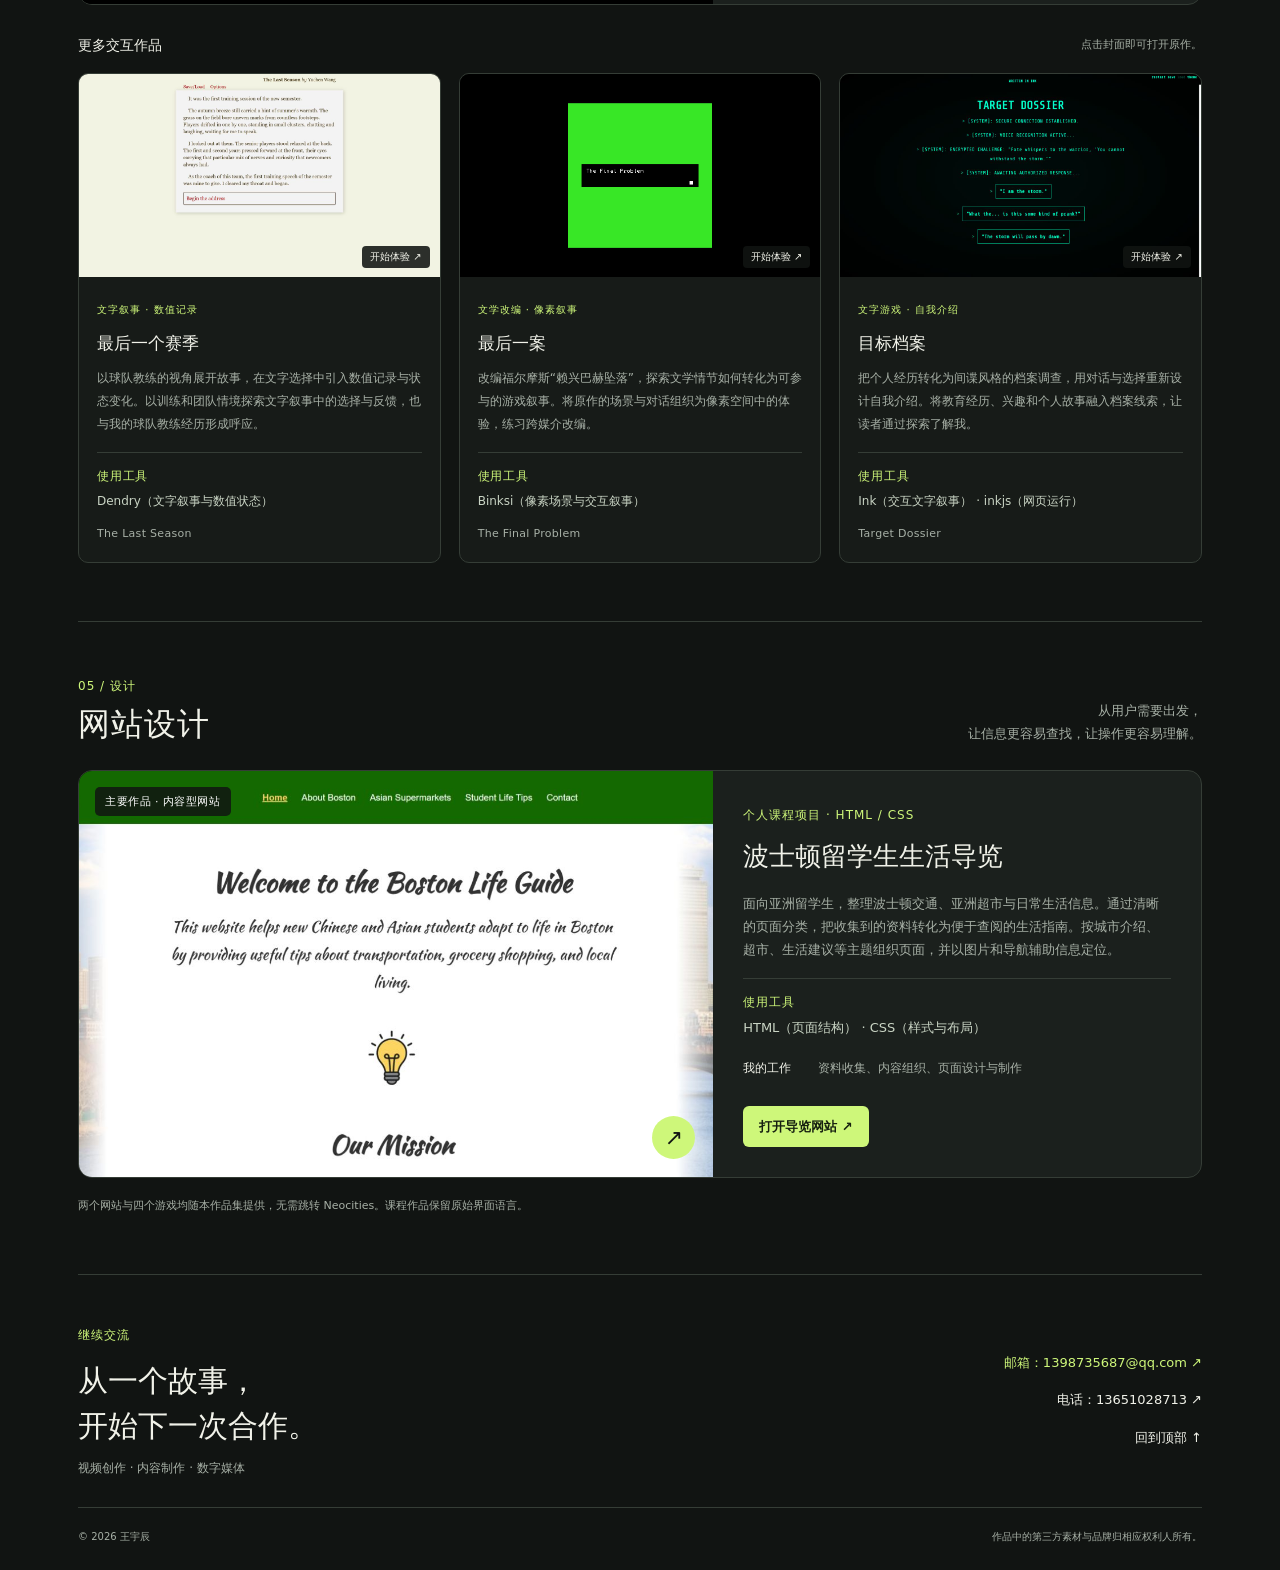
==== commit d05889ae: "Add English portfolio switcher" ====
--- a/index.html
+++ b/index.html
@@ -3,7 +3,7 @@
 <head><meta charset="utf-8"><meta name="viewport" content="width=device-width,initial-scale=1"><meta name="description" content="王宇辰的数字媒体作品集，展示视频创作、生成式 AI 应用、实习作品、交互游戏与网站设计。"><title>王宇辰｜数字媒体作品集</title><link rel="stylesheet" href="style.css"><link rel="stylesheet" href="tools.css"></head>
 <body id="top">
 <a class="skip" href="#video">跳至作品</a>
-<header class="nav"><a class="brand" href="#top">王宇辰<span>数字媒体作品集</span></a><nav aria-label="作品分类"><a href="#video">视频创作</a><a href="#ai">AI 创作</a><a href="#internship">实习作品</a><a href="#games">交互游戏</a><a href="#web">网站设计</a></nav><a class="contact-nav" href="#contact">联系我 ↗</a></header>
+<header class="nav"><a class="brand" href="#top">王宇辰<span>数字媒体作品集</span></a><nav aria-label="作品分类"><a href="#video">视频创作</a><a href="#ai">AI 创作</a><a href="#internship">实习作品</a><a href="#games">交互游戏</a><a href="#web">网站设计</a></nav><a class="contact-nav" href="en/">EN ↗</a><a class="contact-nav" href="#contact">联系我 ↗</a></header>
 <main>
 <section class="intro" aria-labelledby="intro-title"><div class="profile-hero"><div class="profile-copy"><div class="eyebrow">数字媒体研究生 · 视频内容创作</div><h1 id="intro-title">你好，我是<span>王宇辰。</span></h1><p class="profile-lead">从故事构思到拍摄剪辑，<br>也探索让故事可以互动的方式。</p><div class="profile-bio"><p>目前就读于美国东北大学数字媒体专业硕士，本科毕业于上海外国语大学网络与新媒体专业。</p><p>我的主要方向是视频内容制作，关注选题、脚本、镜头和剪辑如何共同讲好一个故事。曾在新浪等新媒体团队参与内容生产，熟悉从创意、拍摄、后期到审核的协作流程。</p><p>在影像之外，我也通过交互游戏与网页设计，探索故事的参与感与信息的清晰表达。</p></div><div class="profile-skills"><span>选题与脚本</span><span>拍摄与剪辑</span><span>交互叙事</span><span>AI 创作与应用</span><span>网页设计</span></div></div><figure class="profile-photo"><img src="assets/wang-yuchen-portrait.jpg" width="1440" height="1440" alt="王宇辰的个人照片，站在秋日树叶与红砖墙前"></figure></div>
 <div class="directory"><a href="#video"><span>01 / 视频创作</span><strong>剧本 → 镜头 → 剪辑</strong><i>↓</i></a><a href="#ai"><span>02 / AI 创作与应用</span><strong>视频生成与原型设计</strong><i>↓</i></a><a href="#internship"><span>03 / 实习作品</span><strong>从团队策划到正式发布</strong><i>↓</i></a><a href="#games"><span>04 / 交互游戏</span><strong>故事、选择与反馈</strong><i>↓</i></a><a href="#web"><span>05 / 网站设计</span><strong>内容组织与使用体验</strong><i>↓</i></a></div></section>
--- a/style.css
+++ b/style.css
@@ -1,4 +1,7 @@
-:root{--bg:#111412;--panel:#1b201d;--line:#353d36;--ink:#f1f2e9;--muted:#a7b0a6;--accent:#cef77a;--max:1180px}*{box-sizing:border-box}html{scroll-behavior:smooth;scroll-padding-top:100px}body{margin:0;background:var(--bg);color:var(--ink);font-family:"Microsoft YaHei","PingFang SC",system-ui,sans-serif;font-size:15px;line-height:1.8}a{color:inherit;text-decoration:none}button,a{-webkit-tap-highlight-color:transparent}a:focus-visible{outline:3px solid var(--accent);outline-offset:6px}img{display:block;width:100%;height:100%;object-fit:cover}p,h1,h2,h3{margin:0}p{color:var(--muted)}.nav{position:sticky;top:0;z-index:20;display:flex;align-items:center;justify-content:space-between;gap:24px;padding:18px max(28px,calc((100vw - var(--max))/2));background:#111412f5;border-bottom:1px solid var(--line);backdrop-filter:blur(16px)}.brand{font-weight:750;line-height:1.35;font-size:19px;white-space:nowrap}.brand span{display:block;font-size:10px;color:var(--muted);letter-spacing:2px;font-weight:400;margin-top:5px}.nav nav{display:flex;gap:26px;font-size:13px}.nav nav a{color:var(--muted);position:relative}.nav nav a:hover,.nav nav a.active{color:var(--accent)}.contact-nav{font-size:13px;color:var(--accent)}main{max-width:var(--max);margin:auto;padding:0 28px}.intro{padding:64px 0 58px}.eyebrow,.section-index,.meta{font-size:12px;letter-spacing:1px;color:var(--accent)}.dot{display:inline-block;width:7px;height:7px;background:var(--accent);border-radius:50%;margin-right:8px}.intro h1{font-size:clamp(36px,4.8vw,62px);font-weight:550;line-height:1.3;letter-spacing:-2px;margin:20px 0 25px}.intro h1 span{color:var(--accent)}.intro-bottom{display:flex;justify-content:space-between;align-items:end;gap:24px}.intro-bottom p{font-size:14px}.text-link{display:inline-block;font-size:13px;color:var(--accent);border-bottom:1px solid #cef77a60;padding:4px 0;transition:color .2s}.text-link:hover{color:#fff}.directory{display:grid;grid-template-columns:repeat(4,1fr);border:1px solid var(--line);border-radius:12px;margin-top:36px;overflow:hidden}.directory a{position:relative;padding:21px 18px;transition:background .25s}.directory a+a{border-left:1px solid var(--line)}.directory a:hover{background:var(--panel)}.directory span{display:block;font-size:12px;color:var(--muted)}.directory strong{font-size:14px;font-weight:500;display:block;margin-top:6px}.directory i{position:absolute;right:15px;top:18px;color:var(--accent);font-style:normal}.work-section{border-top:1px solid var(--line);padding:50px 0 58px;scroll-margin-top:22px}.section-head{display:flex;align-items:end;justify-content:space-between;gap:24px;margin-bottom:24px}.section-head h2{font-size:32px;font-weight:550;letter-spacing:1px;line-height:1.3;margin-top:5px}.section-head p{font-size:13px;text-align:right}.feature{display:grid;grid-template-columns:1.3fr 1fr;border:1px solid var(--line);background:var(--panel);border-radius:14px;overflow:hidden}.visual{position:relative;display:block;overflow:hidden;min-height:300px;background:#090b09}.visual img{transition:transform .55s;position:absolute;inset:0}.visual:hover img,.thumb:hover img{transform:scale(1.025)}.image-label{position:absolute;top:16px;left:16px;font-size:11px;letter-spacing:.5px;padding:5px 10px;border-radius:5px;background:#111412d9;color:#fff}.play{position:absolute;bottom:18px;right:18px;width:43px;height:43px;border-radius:50%;background:var(--accent);color:var(--bg);display:grid;place-items:center;font-size:22px}.feature-copy{padding:30px;align-self:center}.feature h3{font-size:26px;font-weight:550;line-height:1.5;margin:9px 0 16px}.original{display:block;color:var(--muted);font-size:13px;font-weight:400;letter-spacing:.3px}.feature p{font-size:13px}.tags{display:flex;flex-wrap:wrap;gap:8px;margin:18px 0}.tags span{font-size:11px;border:1px solid #4d594a;border-radius:4px;padding:2px 8px;color:#cad4c5}.button{display:inline-flex;background:var(--accent);color:#162010;font-size:13px;font-weight:600;padding:9px 16px;border-radius:6px;margin-top:8px;transition:background .2s,transform .2s}.button:hover{background:#e0ffac;transform:translateY(-2px)}small{font-size:10px;display:block;color:var(--muted);margin-top:12px}.subhead{display:flex;justify-content:space-between;align-items:center;margin:28px 0 15px}.subhead h3{font-size:14px;font-weight:500}.subhead span{font-size:11px;color:var(--muted)}.card-grid{display:grid;grid-template-columns:repeat(3,1fr);gap:18px}.card{border:1px solid var(--line);border-radius:10px;overflow:hidden;background:#171b18}.thumb{display:block;position:relative;aspect-ratio:16/9;background:#070907;overflow:hidden}.thumb img{transition:transform .5s}.thumb span{position:absolute;bottom:9px;right:10px;background:#111412df;padding:2px 8px;border-radius:4px;font-size:10px}.card-copy{padding:18px}.card h3{font-size:17px;font-weight:500;margin:6px 0 9px}.card p{font-size:12px;line-height:1.9}.card .text-link{font-size:11px;margin-top:12px}.card .meta{font-size:10px}.compact-grid{display:grid;grid-template-columns:1fr 1fr;gap:18px;margin-top:18px}.compact{display:flex;align-items:center;gap:16px;padding:18px;border:1px solid var(--line);border-radius:8px;transition:background .2s}.compact:hover{background:var(--panel)}.compact h3{font-size:14px;font-weight:500}.compact p{font-size:11px;line-height:1.6;margin-top:4px}.compact>span:last-child{margin-left:auto;color:var(--accent)}.mini-number{font-size:19px;color:var(--accent);min-width:43px;letter-spacing:-1px}.roles{font-size:12px;margin:18px 0}.roles div{display:grid;grid-template-columns:65px 1fr;gap:10px;margin:8px 0}.roles dt{color:var(--ink)}.roles dd{margin:0;color:var(--muted)}.camping img{height:215%;top:auto;bottom:0;object-fit:cover;object-position:center bottom}.game-cover img{object-fit:cover}.small{font-size:11px;margin-top:10px}.secondary-feature{display:grid;grid-template-columns:1fr 1.3fr;gap:28px;margin-top:20px;border:1px solid var(--line);border-radius:12px;overflow:hidden;padding:18px;background:#171b18}.secondary-feature .visual{min-height:220px;border-radius:6px}.secondary-feature>div{align-self:center;padding:8px 12px 8px 0}.secondary-feature h3{font-size:21px;margin:6px 0 10px;font-weight:500}.secondary-feature p{font-size:12px}.responsibility{margin:12px 0}.section-note{font-size:11px;margin-top:18px}footer{border-top:1px solid var(--line);display:grid;grid-template-columns:1fr 1fr;padding:46px 0 24px;gap:28px}footer h2{font-size:30px;font-weight:500;line-height:1.5;margin:10px 0}footer p{font-size:12px}.footer-links{display:flex;flex-direction:column;align-items:flex-end;justify-content:center;gap:14px;font-size:13px}.footer-links a:first-child{color:var(--accent)}.footer-bottom{grid-column:1/-1;border-top:1px solid var(--line);padding-top:20px;display:flex;justify-content:space-between;font-size:10px;color:var(--muted)}.skip{position:fixed;left:10px;top:-70px;z-index:50;background:var(--accent);color:#000;padding:8px}.skip:focus{top:10px}.work-section{animation:arrive .6s ease both}@keyframes arrive{from{opacity:.6;transform:translateY(12px)}to{opacity:1;transform:none}}@media(min-width:1500px){main{padding:0}.nav{padding-left:calc((100vw - var(--max))/2);padding-right:calc((100vw - var(--max))/2)}}@media(max-width:850px){.nav{padding:14px 20px;flex-wrap:wrap;gap:12px}.nav nav{order:3;width:100%;justify-content:space-between;gap:10px}.intro{padding-top:38px}.directory{grid-template-columns:1fr 1fr}.directory a:nth-child(3){border-left:0}.directory a:nth-child(n+3){border-top:1px solid var(--line)}.feature{grid-template-columns:1fr 1fr}.feature-copy{padding:22px}.feature h3{font-size:22px}.visual{min-height:310px}.card-grid{gap:12px}.card-copy{padding:14px}.card h3{font-size:15px}.section-head h2{font-size:28px}}@media(max-width:620px){html{scroll-padding-top:128px}main{padding:0 18px}.brand{font-size:17px}.nav nav{font-size:12px}.intro h1{font-size:37px;letter-spacing:-1px}.intro-bottom{align-items:start;flex-direction:column;gap:16px}.intro-bottom p{font-size:12px}.directory{margin-top:25px}.directory a{padding:16px 12px}.directory strong{font-size:11px}.directory span{font-size:10px}.directory i{right:10px;top:12px}.section-head{align-items:start}.section-head p{font-size:10px;max-width:45%;padding-top:8px}.section-head h2{font-size:27px}.work-section{padding:35px 0 40px}.feature{grid-template-columns:1fr}.visual{aspect-ratio:16/10;min-height:0}.feature-copy{padding:23px}.feature h3{font-size:24px}.card-grid{grid-template-columns:1fr}.card{display:grid;grid-template-columns:38% 1fr}.thumb{height:100%;aspect-ratio:auto;min-height:175px}.thumb img{object-fit:cover}.card h3{font-size:15px}.card p{font-size:11px}.card .meta{font-size:9px}.compact-grid{grid-template-columns:1fr;gap:12px}.subhead span{display:none}.secondary-feature{grid-template-columns:1fr;gap:14px;padding:14px}.secondary-feature .visual{min-height:0;aspect-ratio:16/9}.secondary-feature>div{padding:5px}.section-note{font-size:10px}footer{grid-template-columns:1fr}footer h2{font-size:27px}.footer-links{align-items:flex-start}.footer-bottom{flex-direction:column;gap:7px}.camping img{height:215%}}@media(prefers-reduced-motion:reduce){html{scroll-behavior:auto}*,*::before,*::after{animation:none!important;transition:none!important}}
+:root{--bg:#111412;--panel:#1b201d;--line:#353d36;--ink:#f1f2e9;--muted:#a7b0a6;--accent:#cef77a;--max:1180px}*{box-sizing:border-box}html{scroll-behavior:smooth;scroll-padding-top:100px}body{margin:0;background:var(--bg);color:var(--ink);font-family:"Microsoft YaHei","PingFang SC",system-ui,sans-serif;font-size:15px;line-height:1.8}a{color:inherit;text-decoration:none}button,a{-webkit-tap-highlight-color:transparent}a:focus-visible{outline:3px solid var(--accent);outline-offset:6px}img{display:block;width:100%;height:100%;object-fit:cover}p,h1,h2,h3{margin:0}p{color:var(--muted)}.nav{position:sticky;top:0;z-index:20;display:flex;align-items:center;justify-content:space-between;gap:24px;padding:18px max(28px,calc((100vw - var(--max))/2));background:#111412f5;border-bottom:1px solid var(--line);backdrop-filter:blur(16px)}.brand{font-weight:750;line-height:1.35;font-size:19px;white-space:nowrap}.brand span{display:block;font-size:10px;color:var(--muted);letter-spacing:2px;font-weight:400;margin-top:5px}.nav nav{display:flex;gap:26px;font-size:13px}.nav nav a{color:var(--muted);position:relative}.nav nav a:hover,.nav nav a.active{color:var(--accent)}.contact-nav{font-size:13px;color:var(--accent)}main{max-width:var(--max);margin:auto;padding:0 28px}.intro{padding:64px 0 58px}.eyebrow,.section-index,.meta{font-size:12px;letter-spacing:1px;color:var(--accent)}.dot{display:inline-block;width:7px;height:7px;background:var(--accent);border-radius:50%;margin-right:8px}.intro h1{font-size:clamp(36px,4.8vw,62px);font-weight:550;line-height:1.3;letter-spacing:-2px;margin:20px 0 25px}.intro h1 span{color:var(--accent)}.intro-bottom{display:flex;justify-content:space-between;align-items:end;gap:24px}.intro-bottom p{font-size:14px}.text-link{display:inline-block;font-size:13px;color:var(--accent);border-bottom:1px solid #cef77a60;padding:4px 0;transition:color .2s}.text-link:hover{color:#fff}.directory{display:grid;grid-template-columns:repeat(5,1fr);border:1px solid var(--line);border-radius:12px;margin-top:36px;overflow:hidden}.directory a{position:relative;padding:21px 18px;transition:background .25s}.directory a+a{border-left:1px solid var(--line)}.directory a:hover{background:var(--panel)}.directory span{display:block;font-size:12px;color:var(--muted)}.directory strong{font-size:14px;font-weight:500;display:block;margin-top:6px}.directory i{position:absolute;right:15px;top:18px;color:var(--accent);font-style:normal}.work-section{border-top:1px solid var(--line);padding:50px 0 58px;scroll-margin-top:22px}.section-head{display:flex;align-items:end;justify-content:space-between;gap:24px;margin-bottom:24px}.section-head h2{font-size:32px;font-weight:550;letter-spacing:1px;line-height:1.3;margin-top:5px}.section-head p{font-size:13px;text-align:right}.feature{display:grid;grid-template-columns:1.3fr 1fr;border:1px solid var(--line);background:var(--panel);border-radius:14px;overflow:hidden}.visual{position:relative;display:block;overflow:hidden;min-height:300px;background:#090b09}.visual img{transition:transform .55s;position:absolute;inset:0}.visual:hover img,.thumb:hover img{transform:scale(1.025)}.image-label{position:absolute;top:16px;left:16px;font-size:11px;letter-spacing:.5px;padding:5px 10px;border-radius:5px;background:#111412d9;color:#fff}.play{position:absolute;bottom:18px;right:18px;width:43px;height:43px;border-radius:50%;background:var(--accent);color:var(--bg);display:grid;place-items:center;font-size:22px}.feature-copy{padding:30px;align-self:center}.feature h3{font-size:26px;font-weight:550;line-height:1.5;margin:9px 0 16px}.original{display:block;color:var(--muted);font-size:13px;font-weight:400;letter-spacing:.3px}.feature p{font-size:13px}.tags{display:flex;flex-wrap:wrap;gap:8px;margin:18px 0}.tags span{font-size:11px;border:1px solid #4d594a;border-radius:4px;padding:2px 8px;color:#cad4c5}.button{display:inline-flex;background:var(--accent);color:#162010;font-size:13px;font-weight:600;padding:9px 16px;border-radius:6px;margin-top:8px;transition:background .2s,transform .2s}.button:hover{background:#e0ffac;transform:translateY(-2px)}small{font-size:10px;display:block;color:var(--muted);margin-top:12px}.subhead{display:flex;justify-content:space-between;align-items:center;margin:28px 0 15px}.subhead h3{font-size:14px;font-weight:500}.subhead span{font-size:11px;color:var(--muted)}.card-grid{display:grid;grid-template-columns:repeat(3,1fr);gap:18px}.card{border:1px solid var(--line);border-radius:10px;overflow:hidden;background:#171b18}.thumb{display:block;position:relative;aspect-ratio:16/9;background:#070907;overflow:hidden}.thumb img{transition:transform .5s}.thumb span{position:absolute;bottom:9px;right:10px;background:#111412df;padding:2px 8px;border-radius:4px;font-size:10px}.card-copy{padding:18px}.card h3{font-size:17px;font-weight:500;margin:6px 0 9px}.card p{font-size:12px;line-height:1.9}.card .text-link{font-size:11px;margin-top:12px}.card .meta{font-size:10px}.compact-grid{display:grid;grid-template-columns:1fr 1fr;gap:18px;margin-top:18px}.compact{display:flex;align-items:center;gap:16px;padding:18px;border:1px solid var(--line);border-radius:8px;transition:background .2s}.compact:hover{background:var(--panel)}.compact h3{font-size:14px;font-weight:500}.compact p{font-size:11px;line-height:1.6;margin-top:4px}.compact>span:last-child{margin-left:auto;color:var(--accent)}.mini-number{font-size:19px;color:var(--accent);min-width:43px;letter-spacing:-1px}.roles{font-size:12px;margin:18px 0}.roles div{display:grid;grid-template-columns:65px 1fr;gap:10px;margin:8px 0}.roles dt{color:var(--ink)}.roles dd{margin:0;color:var(--muted)}.camping img{height:215%;top:auto;bottom:0;object-fit:cover;object-position:center bottom}.game-cover img{object-fit:cover}.small{font-size:11px;margin-top:10px}.secondary-feature{display:grid;grid-template-columns:1fr 1.3fr;gap:28px;margin-top:20px;border:1px solid var(--line);border-radius:12px;overflow:hidden;padding:18px;background:#171b18}.secondary-feature .visual{min-height:220px;border-radius:6px}.secondary-feature>div{align-self:center;padding:8px 12px 8px 0}.secondary-feature h3{font-size:21px;margin:6px 0 10px;font-weight:500}.secondary-feature p{font-size:12px}.responsibility{margin:12px 0}.section-note{font-size:11px;margin-top:18px}footer{border-top:1px solid var(--line);display:grid;grid-template-columns:1fr 1fr;padding:46px 0 24px;gap:28px}footer h2{font-size:30px;font-weight:500;line-height:1.5;margin:10px 0}footer p{font-size:12px}.footer-links{display:flex;flex-direction:column;align-items:flex-end;justify-content:center;gap:14px;font-size:13px}.footer-links a:first-child{color:var(--accent)}.footer-bottom{grid-column:1/-1;border-top:1px solid var(--line);padding-top:20px;display:flex;justify-content:space-between;font-size:10px;color:var(--muted)}.skip{position:fixed;left:10px;top:-70px;z-index:50;background:var(--accent);color:#000;padding:8px}.skip:focus{top:10px}.work-section{animation:arrive .6s ease both}@keyframes arrive{from{opacity:.6;transform:translateY(12px)}to{opacity:1;transform:none}}@media(min-width:1500px){main{padding:0}.nav{padding-left:calc((100vw - var(--max))/2);padding-right:calc((100vw - var(--max))/2)}}@media(max-width:850px){.nav{padding:14px 20px;flex-wrap:wrap;gap:12px}.nav nav{order:3;width:100%;justify-content:space-between;gap:10px}.intro{padding-top:38px}.directory{grid-template-columns:1fr 1fr}.directory a:nth-child(3){border-left:0}.directory a:nth-child(n+3){border-top:1px solid var(--line)}.feature{grid-template-columns:1fr 1fr}.feature-copy{padding:22px}.feature h3{font-size:22px}.visual{min-height:310px}.card-grid{gap:12px}.card-copy{padding:14px}.card h3{font-size:15px}.section-head h2{font-size:28px}}@media(max-width:620px){html{scroll-padding-top:128px}main{padding:0 18px}.brand{font-size:17px}.nav nav{font-size:12px}.intro h1{font-size:37px;letter-spacing:-1px}.intro-bottom{align-items:start;flex-direction:column;gap:16px}.intro-bottom p{font-size:12px}.directory{margin-top:25px}.directory a{padding:16px 12px}.directory strong{font-size:11px}.directory span{font-size:10px}.directory i{right:10px;top:12px}.section-head{align-items:start}.section-head p{font-size:10px;max-width:45%;padding-top:8px}.section-head h2{font-size:27px}.work-section{padding:35px 0 40px}.feature{grid-template-columns:1fr}.visual{aspect-ratio:16/10;min-height:0}.feature-copy{padding:23px}.feature h3{font-size:24px}.card-grid{grid-template-columns:1fr}.card{display:grid;grid-template-columns:38% 1fr}.thumb{height:100%;aspect-ratio:auto;min-height:175px}.thumb img{object-fit:cover}.card h3{font-size:15px}.card p{font-size:11px}.card .meta{font-size:9px}.compact-grid{grid-template-columns:1fr;gap:12px}.subhead span{display:none}.secondary-feature{grid-template-columns:1fr;gap:14px;padding:14px}.secondary-feature .visual{min-height:0;aspect-ratio:16/9}.secondary-feature>div{padding:5px}.section-note{font-size:10px}footer{grid-template-columns:1fr}footer h2{font-size:27px}.footer-links{align-items:flex-start}.footer-bottom{flex-direction:column;gap:7px}.camping img{height:215%}}@media(prefers-reduced-motion:reduce){html{scroll-behavior:auto}*,*::before,*::after{animation:none!important;transition:none!important}}
 
 /* Embedded AI video project */
 .ai-video-shell iframe{position:absolute;inset:0;width:100%;height:100%;border:0;background:#070907}.ai-section-title{margin-top:28px}.ai-feature .feature-copy{min-width:0}
+
+/* Standalone AI showcase */
+.ai-video-shell iframe{position:absolute;inset:0;width:100%;height:100%;border:0;background:#070907}.ai-subhead{margin-top:28px}
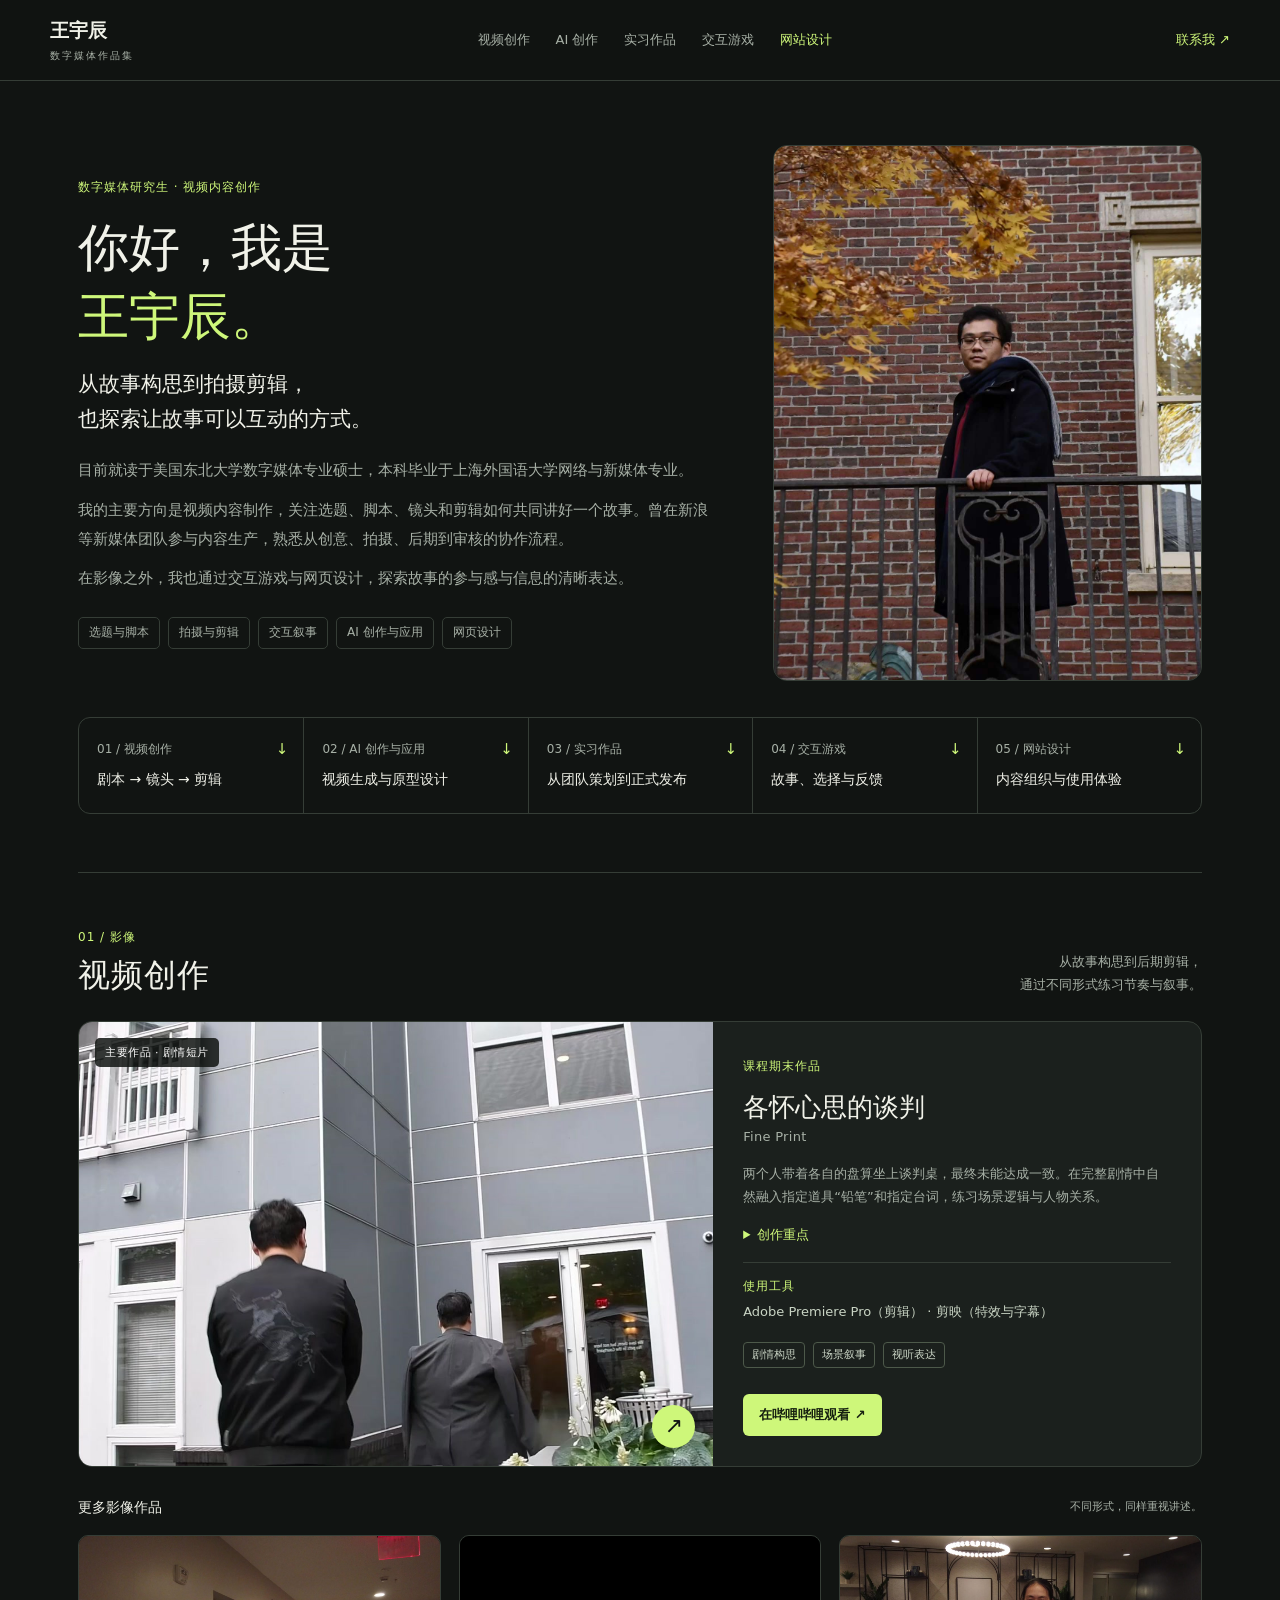
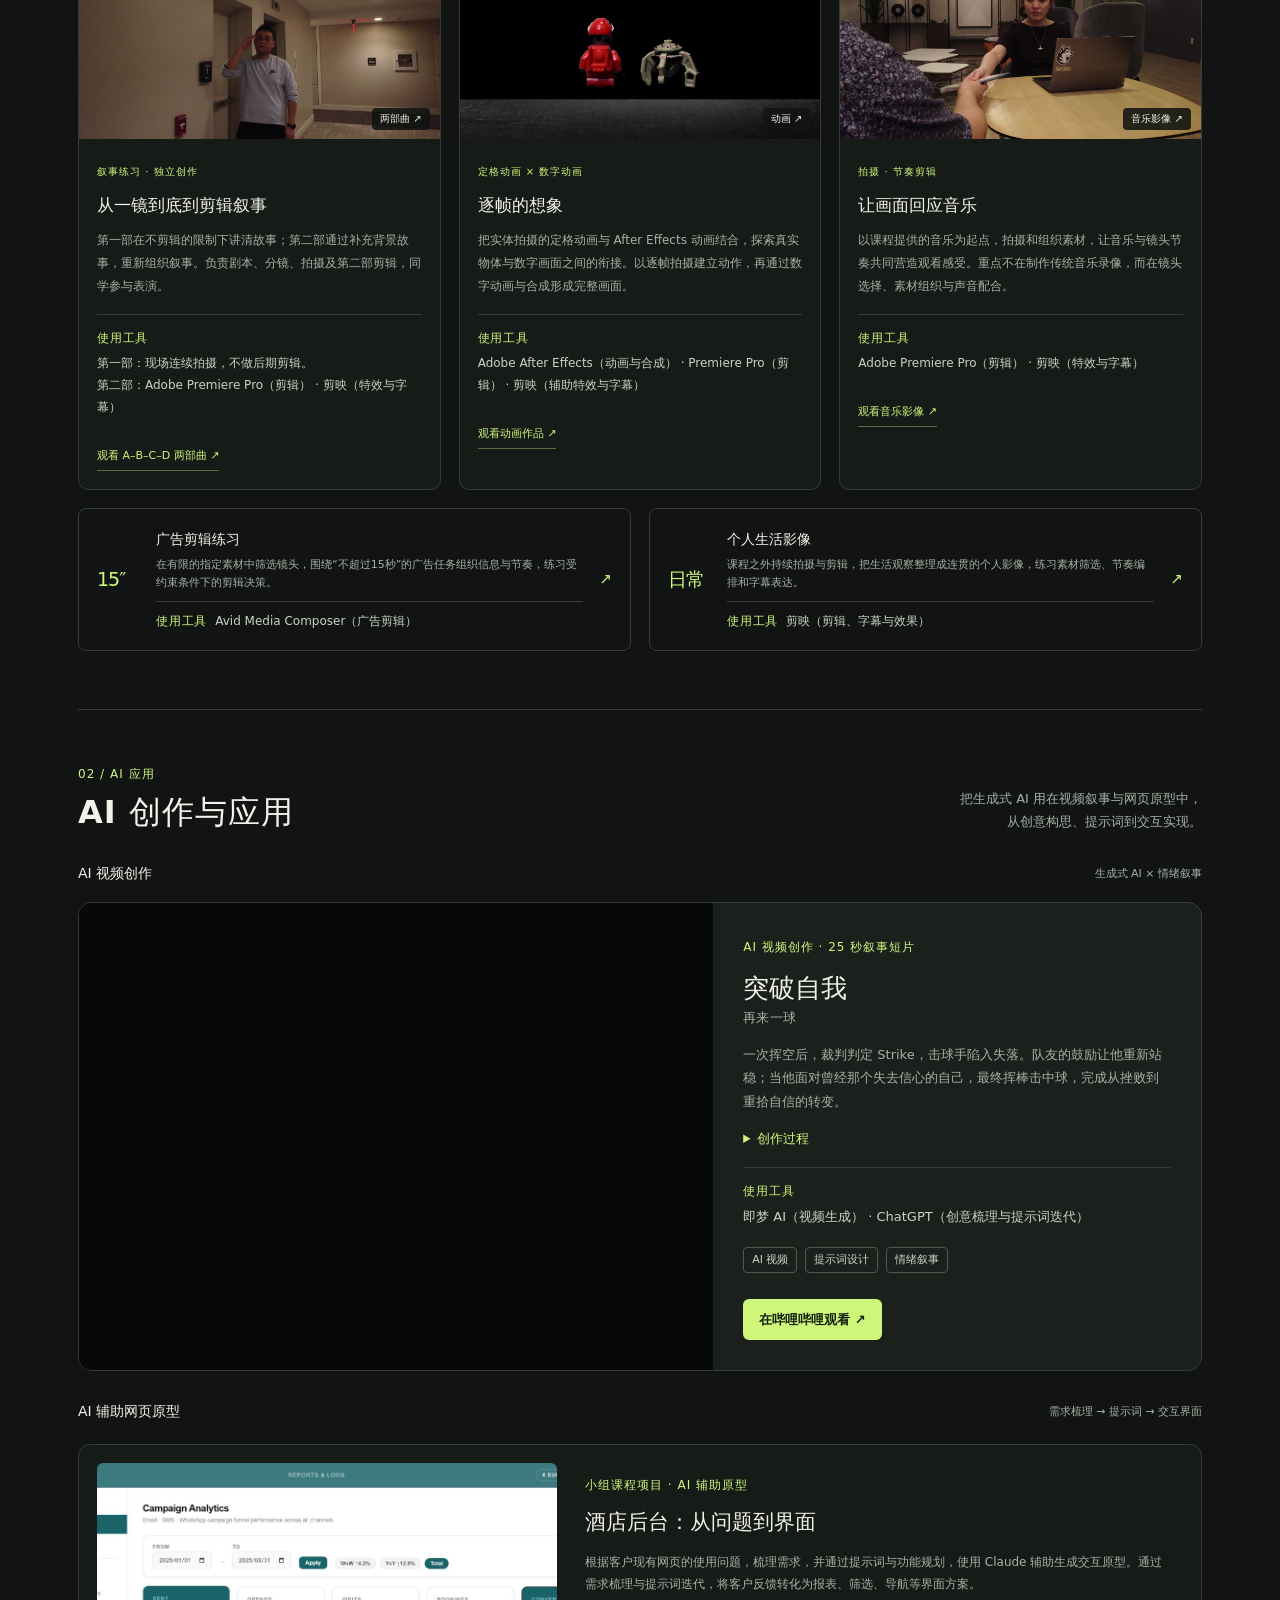
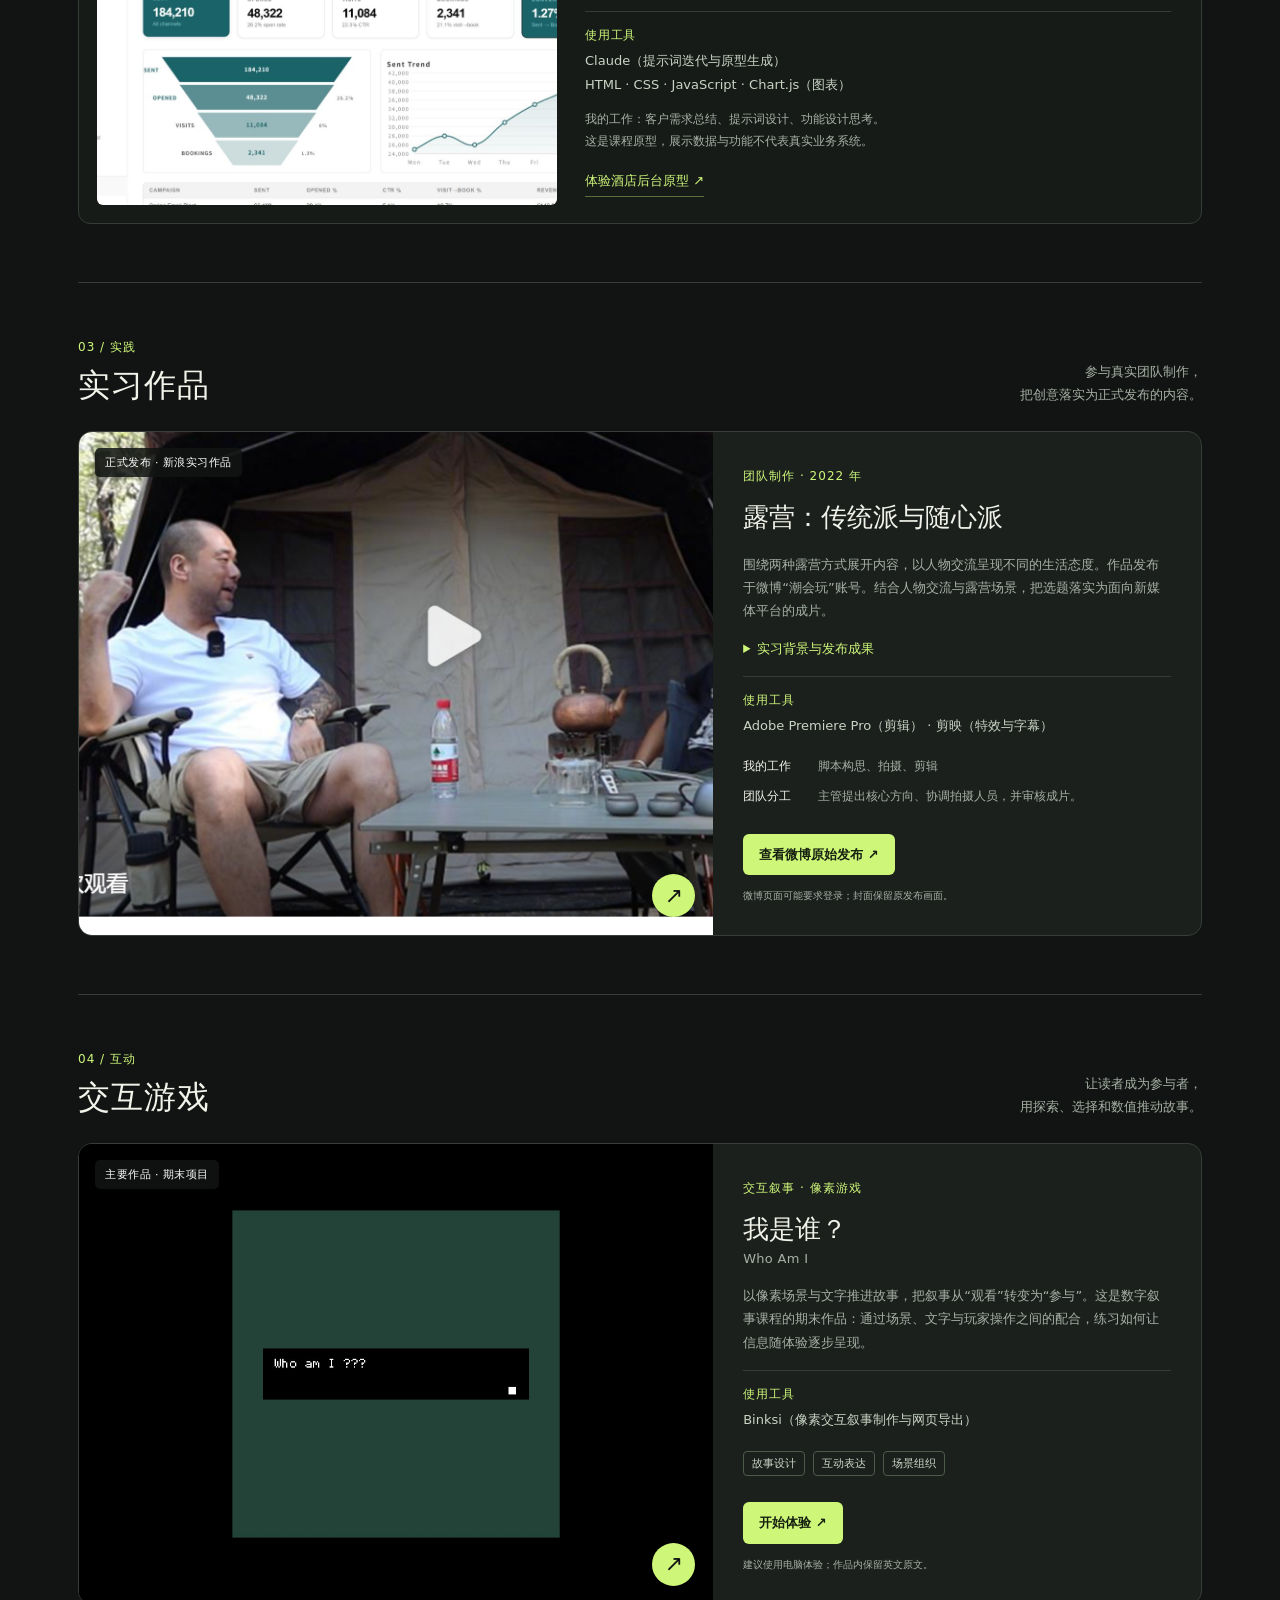
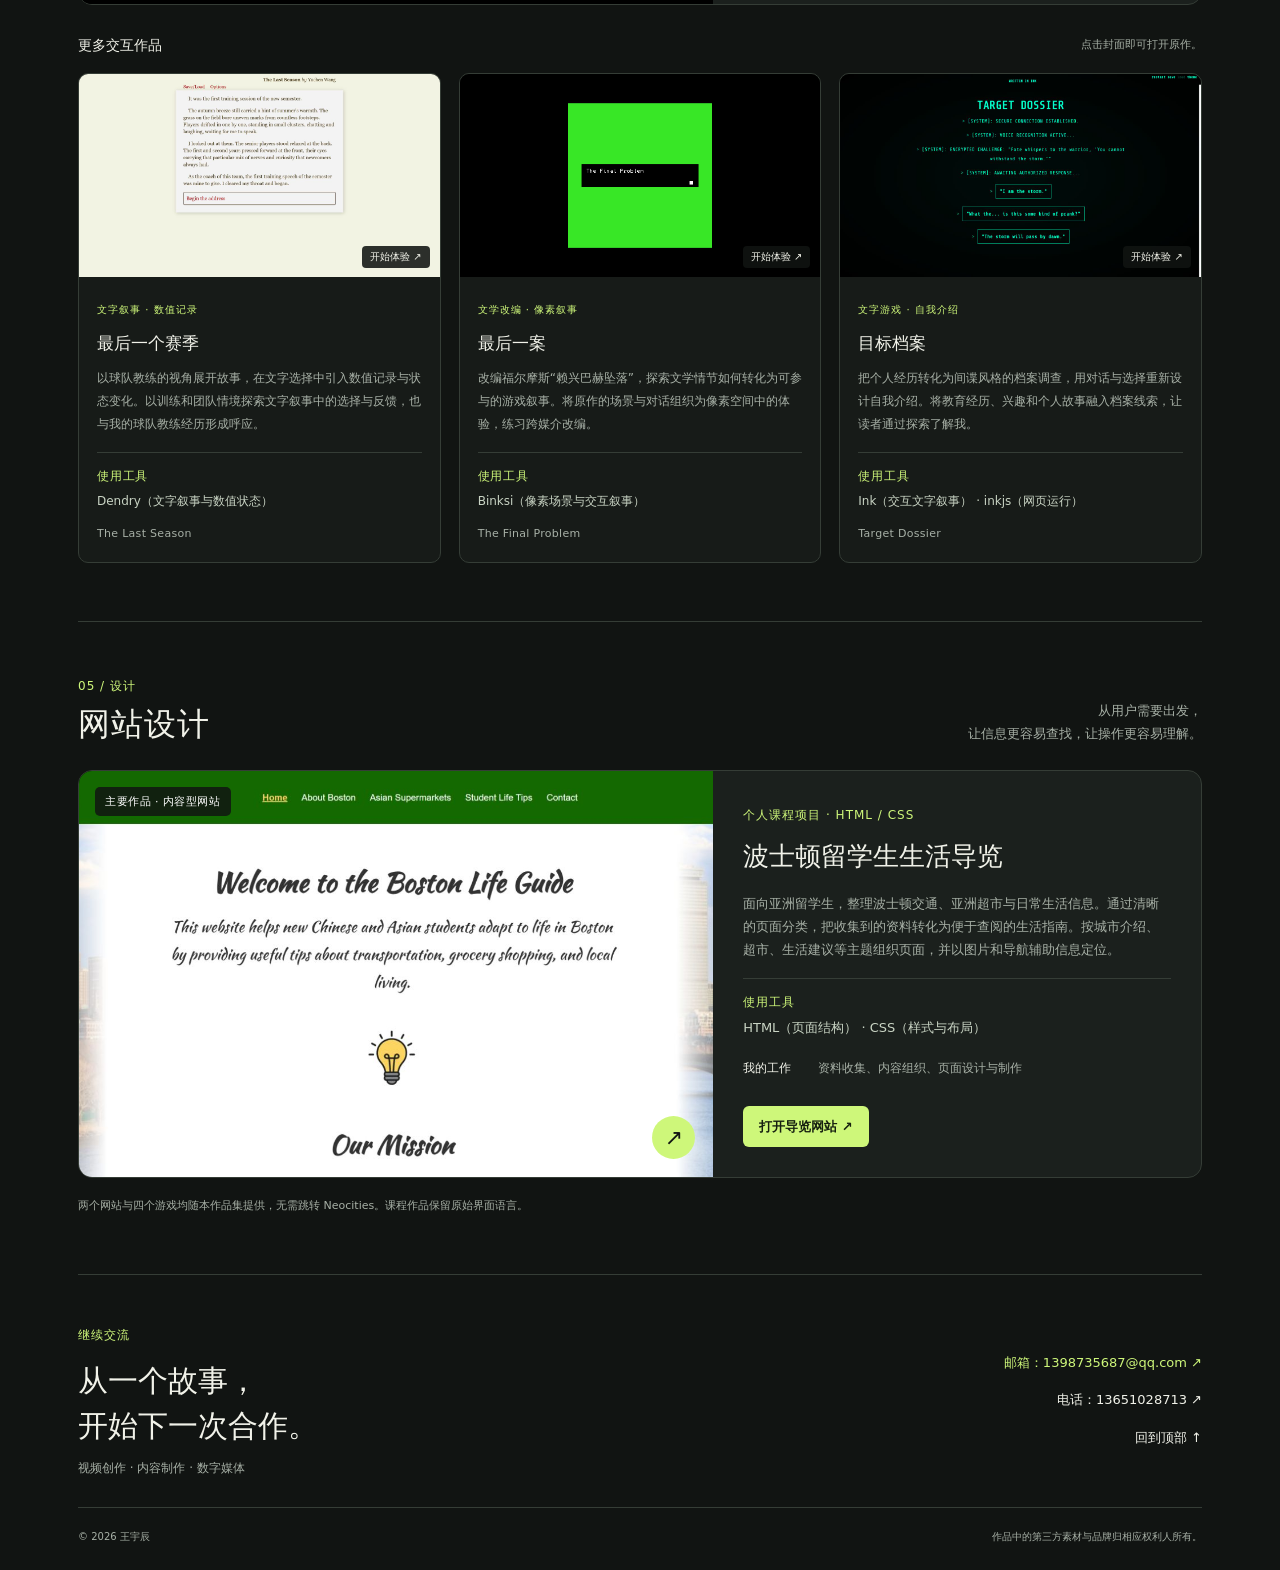
==== commit 3b728261: "Restore Chinese homepage unchanged" ====
--- a/index.html
+++ b/index.html
@@ -3,7 +3,7 @@
 <head><meta charset="utf-8"><meta name="viewport" content="width=device-width,initial-scale=1"><meta name="description" content="王宇辰的数字媒体作品集，展示视频创作、生成式 AI 应用、实习作品、交互游戏与网站设计。"><title>王宇辰｜数字媒体作品集</title><link rel="stylesheet" href="style.css"><link rel="stylesheet" href="tools.css"></head>
 <body id="top">
 <a class="skip" href="#video">跳至作品</a>
-<header class="nav"><a class="brand" href="#top">王宇辰<span>数字媒体作品集</span></a><nav aria-label="作品分类"><a href="#video">视频创作</a><a href="#ai">AI 创作</a><a href="#internship">实习作品</a><a href="#games">交互游戏</a><a href="#web">网站设计</a></nav><a class="contact-nav" href="en/">EN ↗</a><a class="contact-nav" href="#contact">联系我 ↗</a></header>
+<header class="nav"><a class="brand" href="#top">王宇辰<span>数字媒体作品集</span></a><nav aria-label="作品分类"><a href="#video">视频创作</a><a href="#ai">AI 创作</a><a href="#internship">实习作品</a><a href="#games">交互游戏</a><a href="#web">网站设计</a></nav><a class="contact-nav" href="#contact">联系我 ↗</a></header>
 <main>
 <section class="intro" aria-labelledby="intro-title"><div class="profile-hero"><div class="profile-copy"><div class="eyebrow">数字媒体研究生 · 视频内容创作</div><h1 id="intro-title">你好，我是<span>王宇辰。</span></h1><p class="profile-lead">从故事构思到拍摄剪辑，<br>也探索让故事可以互动的方式。</p><div class="profile-bio"><p>目前就读于美国东北大学数字媒体专业硕士，本科毕业于上海外国语大学网络与新媒体专业。</p><p>我的主要方向是视频内容制作，关注选题、脚本、镜头和剪辑如何共同讲好一个故事。曾在新浪等新媒体团队参与内容生产，熟悉从创意、拍摄、后期到审核的协作流程。</p><p>在影像之外，我也通过交互游戏与网页设计，探索故事的参与感与信息的清晰表达。</p></div><div class="profile-skills"><span>选题与脚本</span><span>拍摄与剪辑</span><span>交互叙事</span><span>AI 创作与应用</span><span>网页设计</span></div></div><figure class="profile-photo"><img src="assets/wang-yuchen-portrait.jpg" width="1440" height="1440" alt="王宇辰的个人照片，站在秋日树叶与红砖墙前"></figure></div>
 <div class="directory"><a href="#video"><span>01 / 视频创作</span><strong>剧本 → 镜头 → 剪辑</strong><i>↓</i></a><a href="#ai"><span>02 / AI 创作与应用</span><strong>视频生成与原型设计</strong><i>↓</i></a><a href="#internship"><span>03 / 实习作品</span><strong>从团队策划到正式发布</strong><i>↓</i></a><a href="#games"><span>04 / 交互游戏</span><strong>故事、选择与反馈</strong><i>↓</i></a><a href="#web"><span>05 / 网站设计</span><strong>内容组织与使用体验</strong><i>↓</i></a></div></section>
